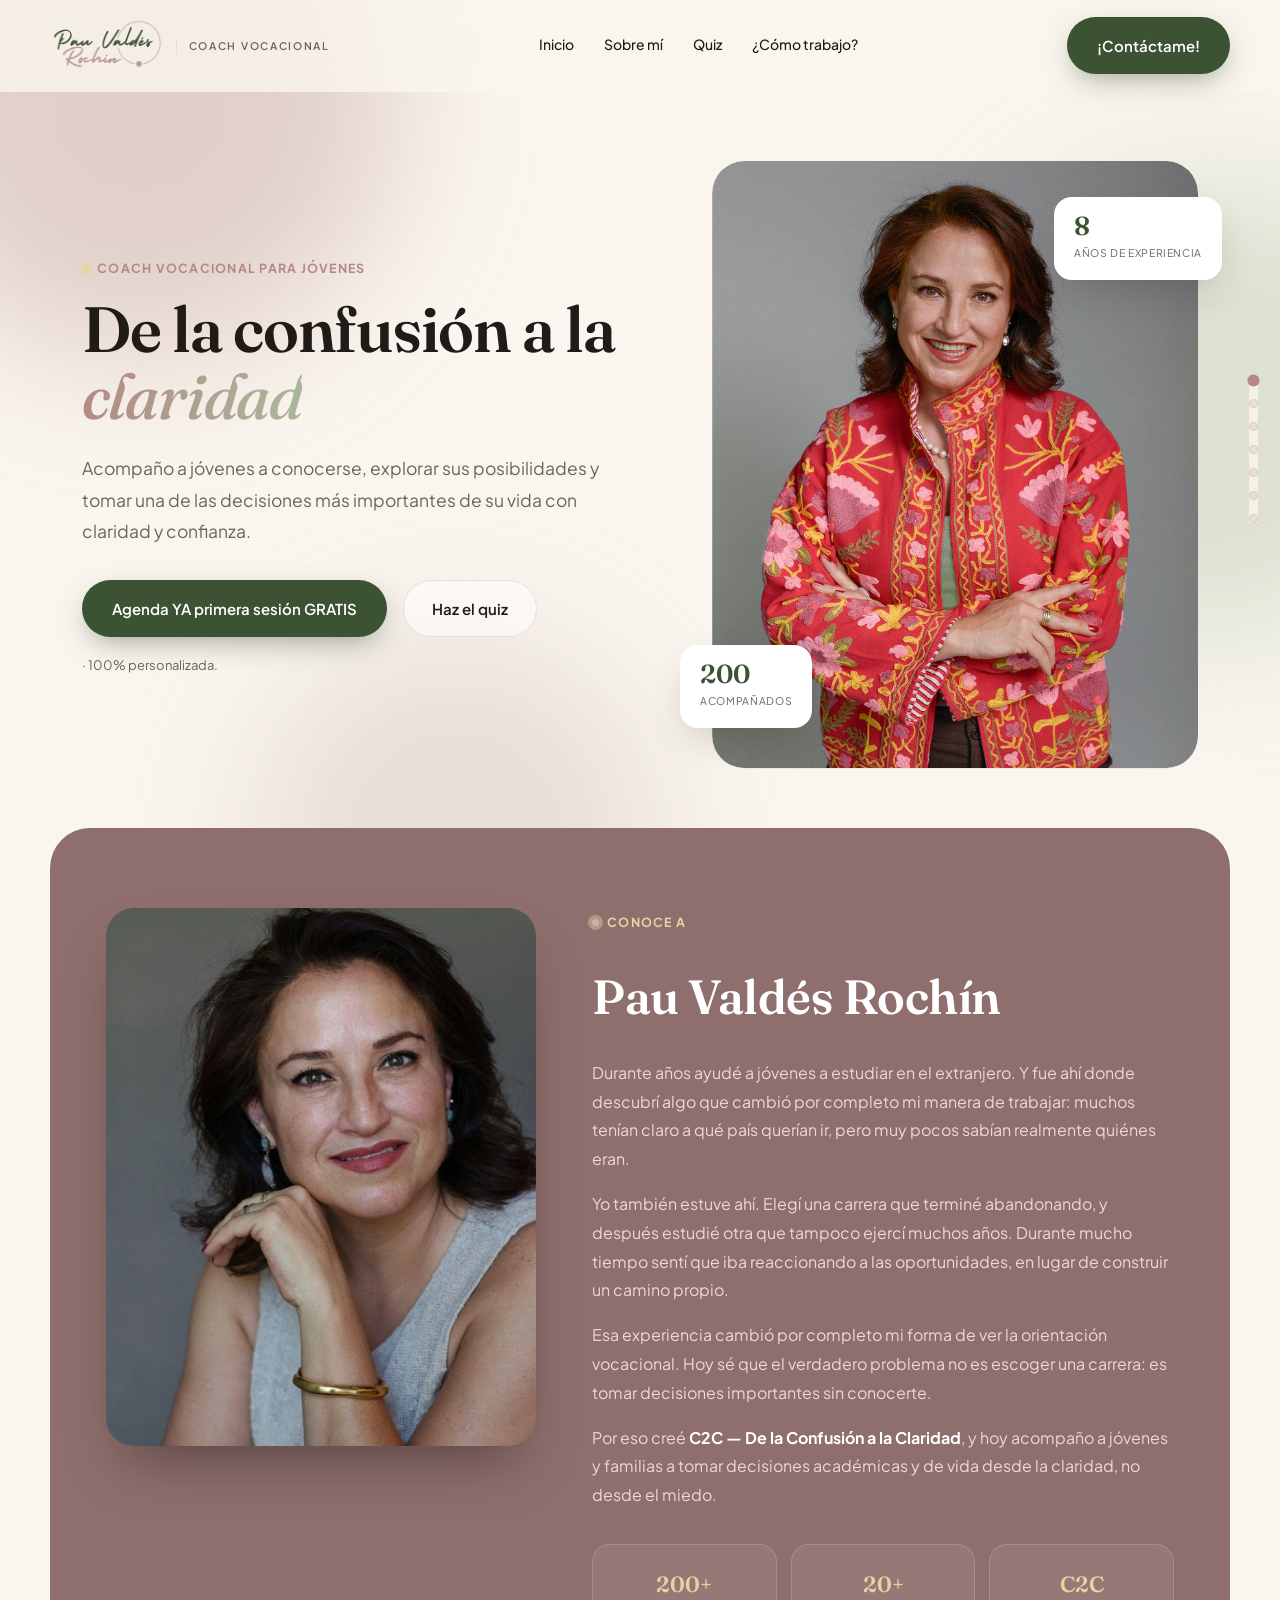
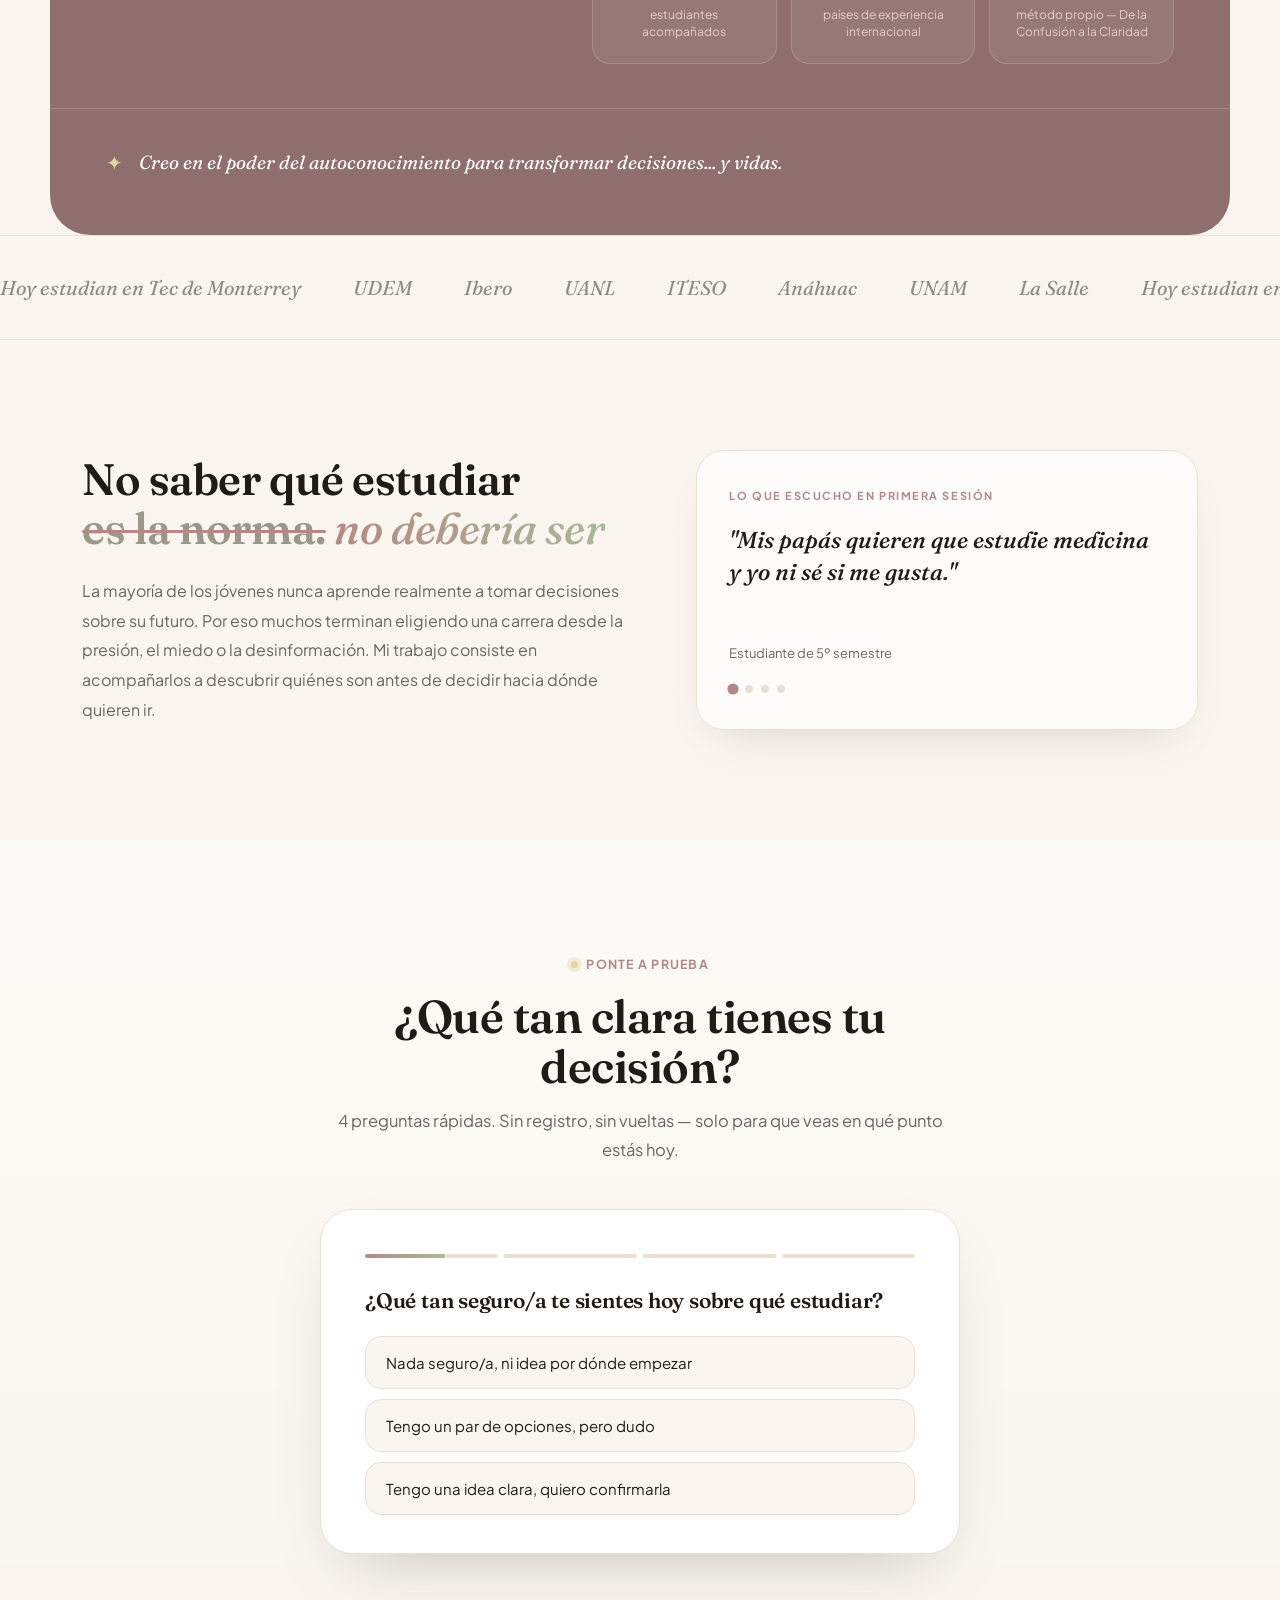
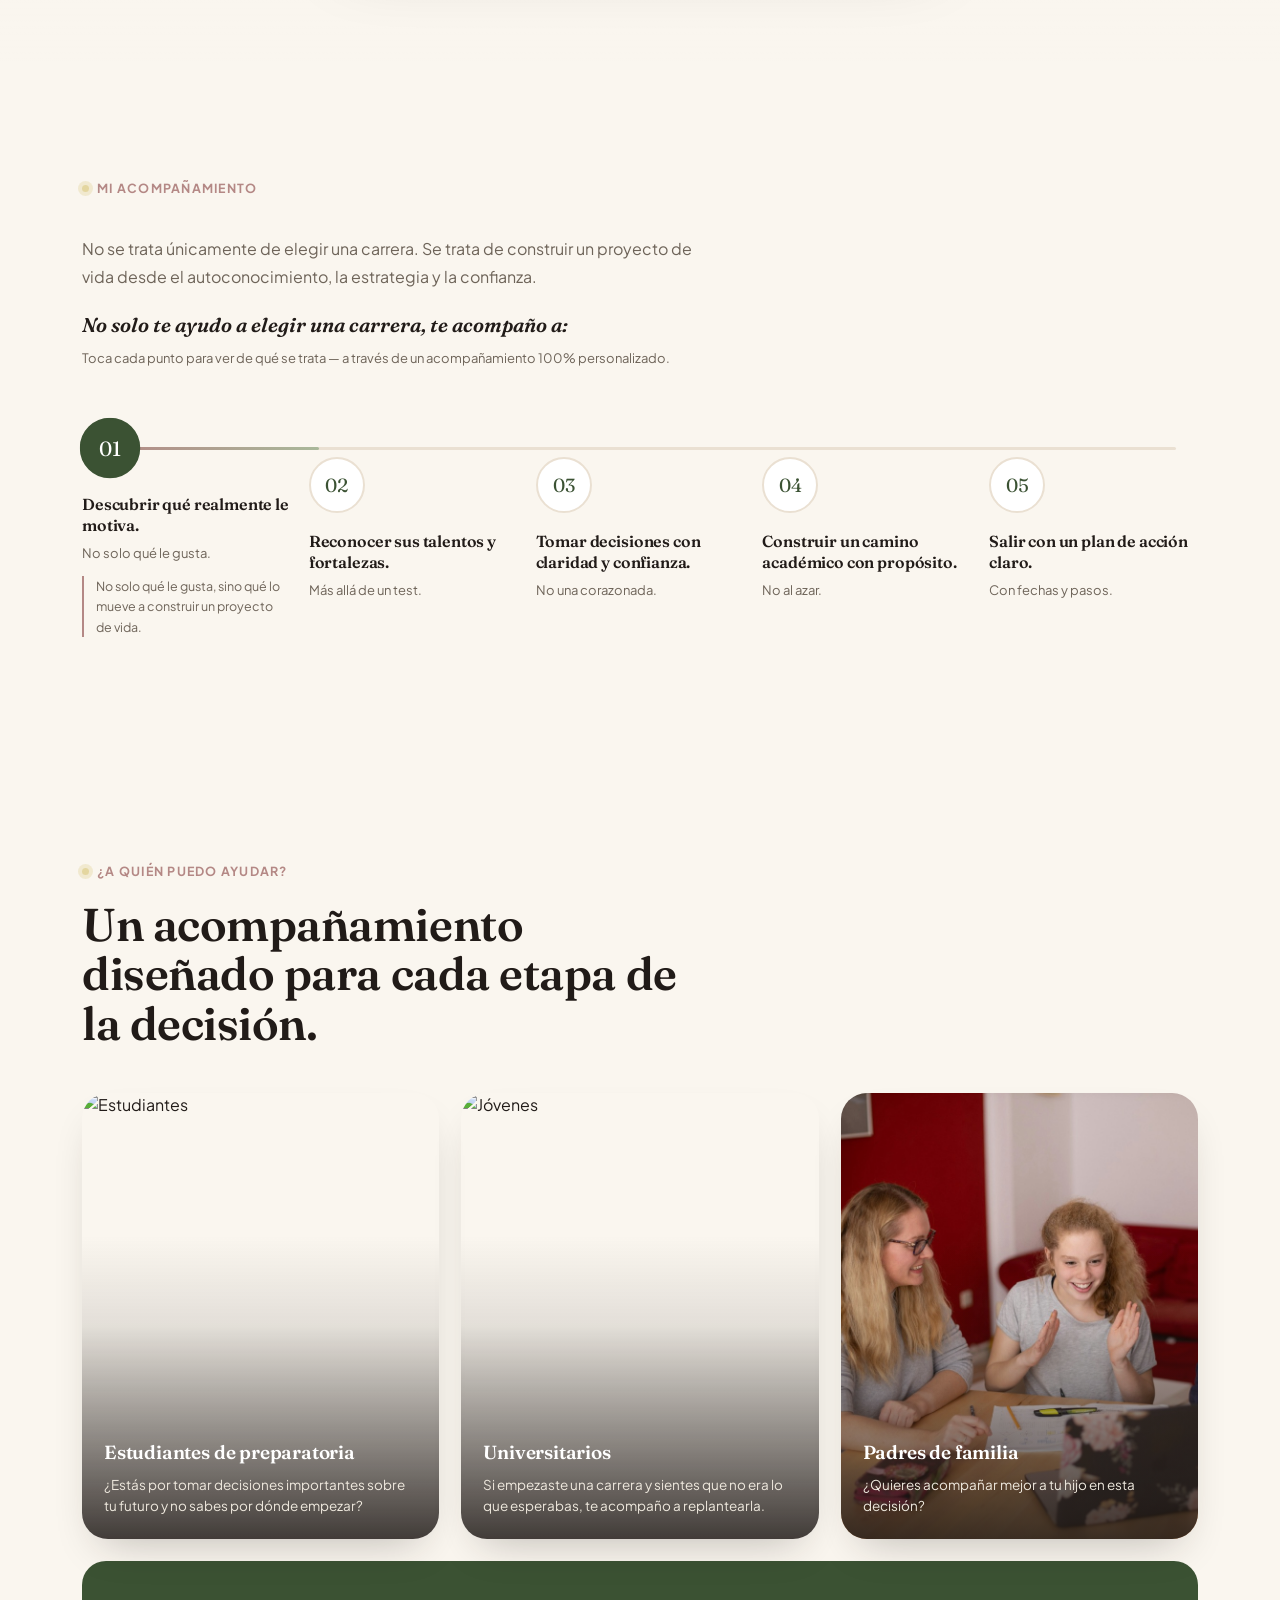
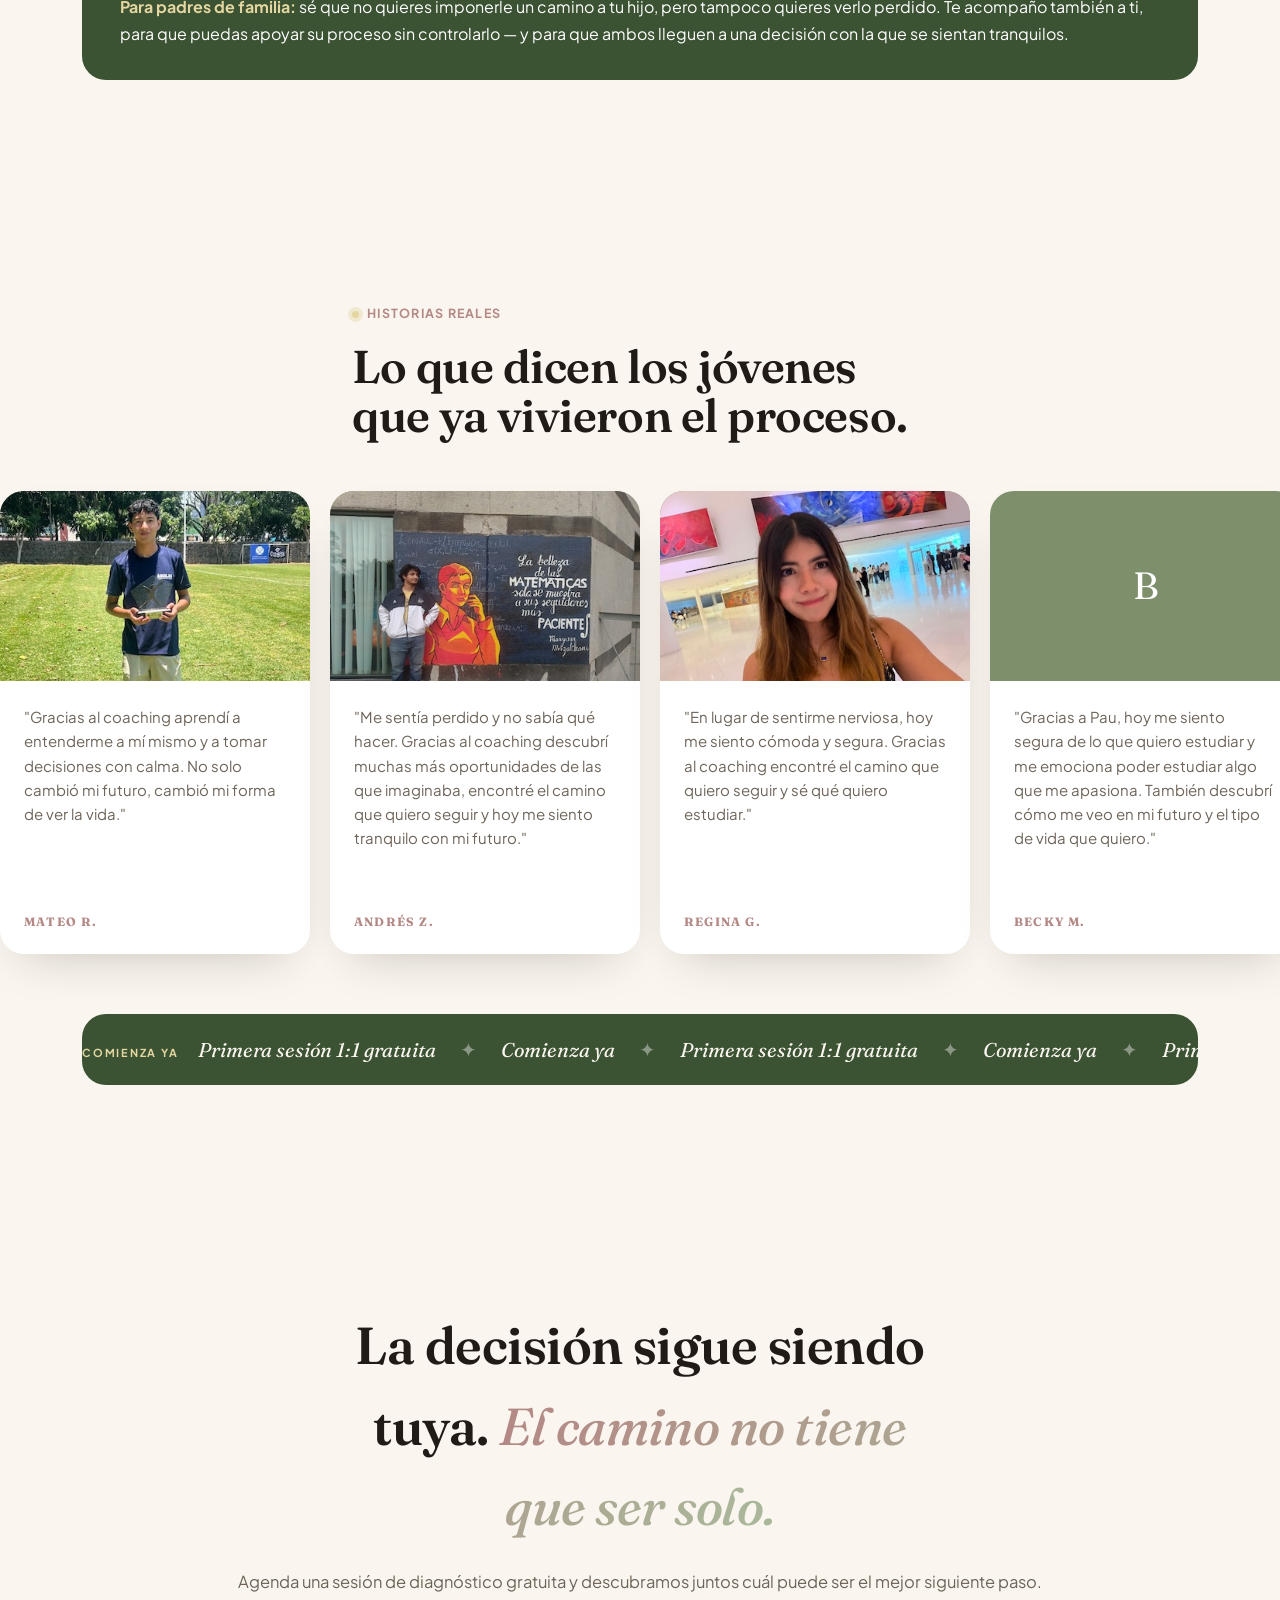
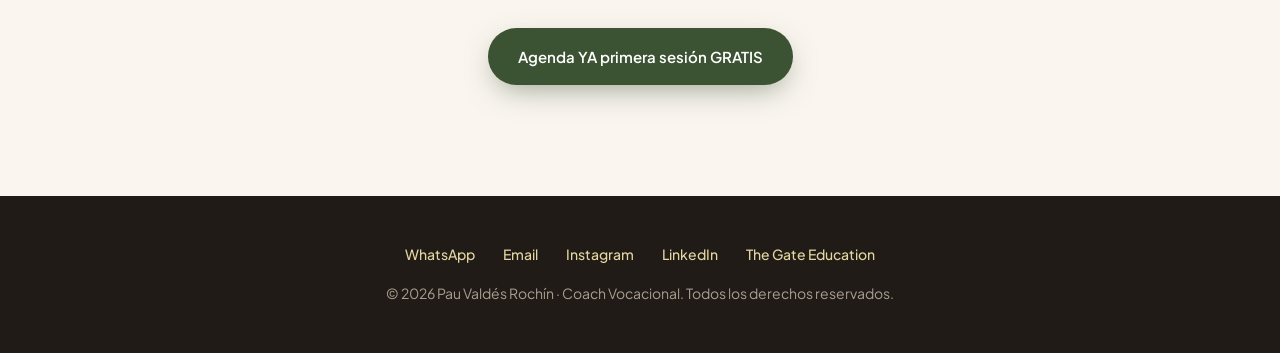
==== index.html @ 27e559f4 "Cambiar foto de padres de familia" ====
<!DOCTYPE html>
<html lang="es">
<head>
<meta charset="UTF-8">
<meta name="viewport" content="width=device-width, initial-scale=1.0">
<title>Pau Valdés Rochín · Coach Vocacional</title>

<link rel="preconnect" href="https://fonts.googleapis.com">
<link rel="preconnect" href="https://fonts.gstatic.com" crossorigin>
<link href="https://fonts.googleapis.com/css2?family=Fraunces:ital,wght@0,500;0,600;1,500;1,600&family=Plus+Jakarta+Sans:wght@400;500;600;700&display=swap" rel="stylesheet">

<link rel="stylesheet" href="css/styles.css">
</head>
<body>

<div class="aurora" aria-hidden="true"><span></span><span></span><span></span></div>

<!-- ============ NAV ============ -->
<nav>
  <div class="wrap nav-inner">
    <a href="#inicio" class="brand">
      <img src="img/logo6.png" alt="Pau Valdés Rochín">
      <span>Coach Vocacional</span>
    </a>
    <div class="menu">
      <a href="#inicio">Inicio</a>
      <a href="#about">Sobre mí</a>
      <a href="#quiz">Quiz</a>
      <a href="#acompanamiento">¿Cómo trabajo?</a>
    </div>
    <a href="https://wa.me/5215585758726?text=Hola%20Pau%2C%20vi%20tu%20pagina%20y%20me%20interesa%20saber%20mas%20sobre%20el%20coaching%20vocacional" target="_blank" rel="noopener" class="btn-primary magnetic nav-cta">¡Contáctame!</a>
  </div>
</nav>

<!-- ============ RIEL LATERAL (scrollspy) ============ -->
<nav class="rail" aria-label="Navegación por sección">
  <a href="#inicio" data-label="Inicio" class="active"></a>
  <a href="#about" data-label="Sobre mí"></a>
  <a href="#norma" data-label="No saber qué estudiar"></a>
  <a href="#quiz" data-label="Quiz"></a>
  <a href="#acompanamiento" data-label="Mi acompañamiento"></a>
  <a href="#quienes" data-label="¿A quién ayudo?"></a>
  <a href="#testimonios" data-label="Testimonios"></a>
</nav>

<!-- ============ HERO ============ -->
<header id="inicio" class="hero">
  <div class="wrap hero-grid">
    <div class="reveal">
      <span class="eyebrow"><span class="dot"></span>Coach vocacional para jóvenes</span>
      <h1>De la confusión a la <em>claridad</em></h1>
      <p class="lead">Acompaño a jóvenes a conocerse, explorar sus posibilidades y tomar una de las decisiones más importantes de su vida con claridad y confianza.</p>
      <div class="hero-acciones">
        <a class="btn-primary magnetic" href="https://calendly.com/pau-coachvocacional/30min" target="_blank" rel="noopener">Agenda YA primera sesión GRATIS</a>
        <a class="btn-outline magnetic" href="#quiz">Haz el quiz</a>
      </div>
      <p class="hero-note">· 100% personalizada.</p>
    </div>
    <div class="reveal hero-visual">
      <img class="hero-photo" src="img/pau-inicio.jpg" alt="Pau Valdés, coach vocacional">
      <div class="hero-badge b1"><b data-count="200">0</b><span>acompañados</span></div>
      <div class="hero-badge b2"><b data-count="8">0</b><span>años de experiencia</span></div>
    </div>
  </div>
</header>

<!-- ============ SOBRE MÍ ============ -->
<section id="about" class="about">
  <div class="wrap about-grid">
    <div class="reveal about-img">
      <img src="img/imagenconocea.jpeg" alt="Pau Valdés">
    </div>
    <div class="reveal">
      <span class="eyebrow"><span class="dot"></span>Conoce a</span>
      <h2>Pau Valdés Rochín</h2>
      <p>Durante años ayudé a jóvenes a estudiar en el extranjero. Y fue ahí donde descubrí algo que cambió por completo mi manera de trabajar: muchos tenían claro a qué país querían ir, pero muy pocos sabían realmente quiénes eran.</p>
      <p>Yo también estuve ahí. Elegí una carrera que terminé abandonando, y después estudié otra que tampoco ejercí muchos años. Durante mucho tiempo sentí que iba reaccionando a las oportunidades, en lugar de construir un camino propio.</p>
      <p>Esa experiencia cambió por completo mi forma de ver la orientación vocacional. Hoy sé que el verdadero problema no es escoger una carrera: es tomar decisiones importantes sin conocerte.</p>
      <p>Por eso creé <strong>C2C — De la Confusión a la Claridad</strong>, y hoy acompaño a jóvenes y familias a tomar decisiones académicas y de vida desde la claridad, no desde el miedo.</p>
      <div class="stats">
        <div class="stat"><div class="num"><span data-count="200">0</span>+</div><div class="lbl">estudiantes acompañados</div></div>
        <div class="stat"><div class="num"><span data-count="20">0</span>+</div><div class="lbl">países de experiencia internacional</div></div>
        <div class="stat"><div class="num">C2C</div><div class="lbl">método propio — De la Confusión a la Claridad</div></div>
      </div>
    </div>
  </div>
  <div class="about-quote reveal">
    <span class="star">✦</span>
    <p>Creo en el poder del autoconocimiento para transformar decisiones... y vidas.</p>
  </div>
</section>

<!-- ============ FRANJA DE CONFIANZA ============ -->
<section class="confianza">
  <div class="confianza-track">
    <!-- [EDITAR] confirma con Pau las universidades reales donde entraron sus estudiantes -->
    <span>Hoy estudian en Tec de Monterrey</span><span>UDEM</span><span>Ibero</span><span>UANL</span><span>ITESO</span><span>Anáhuac</span><span>UNAM</span><span>La Salle</span>
    <span>Hoy estudian en Tec de Monterrey</span><span>UDEM</span><span>Ibero</span><span>UANL</span><span>ITESO</span><span>Anáhuac</span><span>UNAM</span><span>La Salle</span>
  </div>
</section>

<!-- ============ NO SABER QUÉ ESTUDIAR ============ -->
<section class="norma" id="norma">
  <div class="wrap norma-grid">
    <div class="reveal">
      <h2>No saber qué estudiar
        <span class="tachado" id="tachado">es la norma.<i id="linea"></i></span>
        <span class="correccion" id="correccion"></span>
      </h2>
      <p class="cuerpo">La mayoría de los jóvenes nunca aprende realmente a tomar decisiones sobre su futuro. Por eso muchos terminan eligiendo una carrera desde la presión, el miedo o la desinformación. Mi trabajo consiste en acompañarlos a descubrir quiénes son antes de decidir hacia dónde quieren ir.</p>
    </div>
    <div class="reveal voces">
      <p class="rotulo">Lo que escucho en primera sesión</p>
      <p class="voz" id="voz">"Mis papás quieren que estudie medicina y yo ni sé si me gusta."</p>
      <p class="voz-quien" id="voz-quien">Estudiante de 5º semestre</p>
      <div class="voces-nav" id="voces-nav"></div>
    </div>
  </div>
</section>

<!-- ============ QUIZ INTERACTIVO ============ -->
<section class="quiz-section" id="quiz">
  <div class="wrap">
    <div class="reveal quiz-head">
      <span class="eyebrow"><span class="dot"></span>Ponte a prueba</span>
      <h2 class="sec-title">¿Qué tan clara tienes tu decisión?</h2>
      <p class="sec-lead" style="margin-left:auto;margin-right:auto">4 preguntas rápidas. Sin registro, sin vueltas — solo para que veas en qué punto estás hoy.</p>
    </div>

    <div class="reveal quiz-card" id="quiz-card">
      <div class="quiz-progress" id="quiz-progress">
        <i class="active" data-i="0"><em></em></i>
        <i data-i="1"><em></em></i>
        <i data-i="2"><em></em></i>
        <i data-i="3"><em></em></i>
      </div>

      <div class="quiz-step active" data-step="0">
        <h3>¿Qué tan seguro/a te sientes hoy sobre qué estudiar?</h3>
        <div class="quiz-opciones">
          <button class="quiz-op" data-v="0">Nada seguro/a, ni idea por dónde empezar</button>
          <button class="quiz-op" data-v="1">Tengo un par de opciones, pero dudo</button>
          <button class="quiz-op" data-v="2">Tengo una idea clara, quiero confirmarla</button>
        </div>
      </div>

      <div class="quiz-step" data-step="1">
        <h3>¿De dónde viene más la presión que sientes?</h3>
        <div class="quiz-opciones">
          <button class="quiz-op" data-v="0">De mi familia o de lo que "se espera" de mí</button>
          <button class="quiz-op" data-v="1">De no saber si voy a poder vivir de eso</button>
          <button class="quiz-op" data-v="2">De mí mismo/a, quiero decidir bien</button>
        </div>
      </div>

      <div class="quiz-step" data-step="2">
        <h3>Cuando piensas en tu futuro, ¿qué sientes más?</h3>
        <div class="quiz-opciones">
          <button class="quiz-op" data-v="0">Confusión o ansiedad</button>
          <button class="quiz-op" data-v="1">Curiosidad, pero con muchas dudas</button>
          <button class="quiz-op" data-v="2">Emoción, solo me falta un empujón</button>
        </div>
      </div>

      <div class="quiz-step" data-step="3">
        <h3>¿Has hablado con alguien que te ayude a ver esto con claridad?</h3>
        <div class="quiz-opciones">
          <button class="quiz-op" data-v="0">No, lo he pensado solo/a todo este tiempo</button>
          <button class="quiz-op" data-v="1">Con mis papás o amigos, pero falta algo más</button>
          <button class="quiz-op" data-v="2">Estoy buscando a la persona correcta</button>
        </div>
      </div>

      <div class="quiz-result" id="quiz-result">
        <div class="quiz-gauge">
          <svg width="132" height="132" viewBox="0 0 132 132">
            <defs>
              <linearGradient id="gaugeGrad" x1="0%" y1="0%" x2="100%" y2="0%">
                <stop offset="0%" stop-color="var(--malva)"/>
                <stop offset="100%" stop-color="var(--verde-claro)"/>
              </linearGradient>
            </defs>
            <circle class="track" cx="66" cy="66" r="54"/>
            <circle class="fill" id="quiz-gauge-fill" cx="66" cy="66" r="54"/>
          </svg>
          <div class="pct" id="quiz-pct">0%</div>
        </div>
        <h3 id="quiz-titulo">Estás en modo exploración</h3>
        <p id="quiz-texto">Y está bien no tener todo claro todavía. Un acompañamiento 1:1 te puede ahorrar meses de dar vueltas solo/a.</p>
        <a class="btn-primary magnetic" href="https://calendly.com/pau-coachvocacional/30min" target="_blank" rel="noopener">Agenda tu primera sesión GRATIS</a>
        <br>
        <button class="quiz-restart" id="quiz-restart">Volver a hacer el quiz</button>
      </div>
    </div>
  </div>
</section>

<!-- ============ MI ACOMPAÑAMIENTO ============ -->
<section class="acomp" id="acompanamiento">
  <div class="wrap">
    <div class="reveal acomp-head">
      <span class="eyebrow"><span class="dot"></span>Mi acompañamiento</span>
      <p class="sub">No se trata únicamente de elegir una carrera. Se trata de construir un proyecto de vida desde el autoconocimiento, la estrategia y la confianza.</p>
      <p class="posicion">No solo te ayudo a elegir una carrera, te acompaño a:</p>
      <p class="note">Toca cada punto para ver de qué se trata — a través de un acompañamiento 100% personalizado.</p>
    </div>

    <div class="timeline reveal">
      <div class="timeline-rail"><em id="timeline-fill"></em></div>
      <div class="pasos" id="pasos">
        <button class="paso" aria-expanded="true">
          <div class="nudo">01</div>
          <h3>Descubrir qué realmente le motiva.</h3>
          <p class="resumen">No solo qué le gusta.</p>
          <div class="paso-detalle"><p>No solo qué le gusta, sino qué lo mueve a construir un proyecto de vida.</p></div>
        </button>
        <button class="paso" aria-expanded="false">
          <div class="nudo">02</div>
          <h3>Reconocer sus talentos y fortalezas.</h3>
          <p class="resumen">Más allá de un test.</p>
          <div class="paso-detalle"><p>Más allá de un test, comprender en qué puede destacar de verdad.</p></div>
        </button>
        <button class="paso" aria-expanded="false">
          <div class="nudo">03</div>
          <h3>Tomar decisiones con claridad y confianza.</h3>
          <p class="resumen">No una corazonada.</p>
          <div class="paso-detalle"><p>Comparamos opciones, pros y contras, y cerramos con una decisión que puede sostener.</p></div>
        </button>
        <button class="paso" aria-expanded="false">
          <div class="nudo">04</div>
          <h3>Construir un camino académico con propósito.</h3>
          <p class="resumen">No al azar.</p>
          <div class="paso-detalle"><p>Diseñamos un plan de estudios y de vida con sentido, no una carrera elegida al azar.</p></div>
        </button>
        <button class="paso" aria-expanded="false">
          <div class="nudo">05</div>
          <h3>Salir con un plan de acción claro.</h3>
          <p class="resumen">Con fechas y pasos.</p>
          <div class="paso-detalle"><p>Con fechas, pasos concretos y seguimiento durante todo el proceso de admisión.</p></div>
        </button>
      </div>
    </div>
  </div>
</section>

<!-- ============ PARA QUIÉNES ============ -->
<section id="quienes" class="who">
  <div class="wrap">
    <div class="reveal who-head">
      <span class="eyebrow"><span class="dot"></span>¿A quién puedo ayudar?</span>
      <h2 class="sec-title">Un acompañamiento diseñado para cada etapa de la decisión.</h2>
    </div>
    <div class="who-grid">
      <div class="reveal who-card">
        <div class="who-card-inner tilt">
          <img src="https://images.unsplash.com/photo-1543269865-cbf427effbad?w=700&q=80" alt="Estudiantes">
          <div class="label"><h3>Estudiantes de preparatoria</h3><p>¿Estás por tomar decisiones importantes sobre tu futuro y no sabes por dónde empezar?</p></div>
        </div>
      </div>
      <div class="reveal who-card">
        <div class="who-card-inner tilt">
          <img src="https://images.unsplash.com/photo-1522202176988-66273c2fd55f?w=700&q=80" alt="Jóvenes">
          <div class="label"><h3>Universitarios</h3><p>Si empezaste una carrera y sientes que no era lo que esperabas, te acompaño a replantearla.</p></div>
        </div>
      </div>
      <div class="reveal who-card">
        <div class="who-card-inner tilt">
          <img src="img/padres-familia.jpg" alt="Padres de familia" style="object-position:32% center">
          <div class="label"><h3>Padres de familia</h3><p>¿Quieres acompañar mejor a tu hijo en esta decisión?</p></div>
        </div>
      </div>
    </div>
    <div class="padres-box reveal">
      <p><strong>Para padres de familia:</strong> sé que no quieres imponerle un camino a tu hijo, pero tampoco quieres verlo perdido. Te acompaño también a ti, para que puedas apoyar su proceso sin controlarlo — y para que ambos lleguen a una decisión con la que se sientan tranquilos.</p>
    </div>
  </div>
</section>

<!-- ============ TESTIMONIOS ============ -->
<section id="testimonios" class="tm">
  <div class="wrap tm-head reveal">
    <span class="eyebrow"><span class="dot"></span>Historias reales</span>
    <h2 class="sec-title">Lo que dicen los jóvenes que ya vivieron el proceso.</h2>
  </div>

  <div class="tm-row">
    <div class="tm-track">
      <article class="tm-card"><img class="tm-ava" src="img/MateoR.jpeg" alt="Mateo R."><p>"Gracias al coaching aprendí a entenderme a mí mismo y a tomar decisiones con calma. No solo cambió mi futuro, cambió mi forma de ver la vida."</p><h3>Mateo R.</h3></article>
      <article class="tm-card"><img class="tm-ava" src="img/AndresZ.jpeg" alt="Andrés Z."><p>"Me sentía perdido y no sabía qué hacer. Gracias al coaching descubrí muchas más oportunidades de las que imaginaba, encontré el camino que quiero seguir y hoy me siento tranquilo con mi futuro."</p><h3>Andrés Z.</h3></article>
      <article class="tm-card"><img class="tm-ava" src="img/ReginaG.jpg" alt="Regina G."><p>"En lugar de sentirme nerviosa, hoy me siento cómoda y segura. Gracias al coaching encontré el camino que quiero seguir y sé qué quiero estudiar."</p><h3>Regina G.</h3></article>
      <article class="tm-card"><div class="tm-ava">B</div><p>"Gracias a Pau, hoy me siento segura de lo que quiero estudiar y me emociona poder estudiar algo que me apasiona. También descubrí cómo me veo en mi futuro y el tipo de vida que quiero."</p><h3>Becky M.</h3></article>
      <article class="tm-card"><div class="tm-ava">R</div><p>"Agradezco a Pau porque estuvo a cada momento conmigo guiándome y apoyándome. Gracias a su coaching, hoy ya me siento listo y ya no tengo miedo. El programa me dio la base para encontrarme a mí mismo y la profesión que quiero."</p><h3>Roberto V.</h3></article>
      <article class="tm-card"><div class="tm-ava">V</div><p>"El coaching me dio calma, claridad y la motivación para hacer realidad las cosas que tenía en mente. Ahora entiendo que los miedos que tenía eran solo pensamientos negativos. Hoy estoy más segura y tranquila porque sé que cada quien tiene un proceso diferente."</p><h3>Valentina M.</h3></article>

      <!-- copia exacta — NO la borres (hace el loop) -->
      <article class="tm-card"><img class="tm-ava" src="img/MateoR.jpeg" alt="Mateo R."><p>"Gracias al coaching aprendí a entenderme a mí mismo y a tomar decisiones con calma. No solo cambió mi futuro, cambió mi forma de ver la vida."</p><h3>Mateo R.</h3></article>
      <article class="tm-card"><img class="tm-ava" src="img/AndresZ.jpeg" alt="Andrés Z."><p>"Me sentía perdido y no sabía qué hacer. Gracias al coaching descubrí muchas más oportunidades de las que imaginaba, encontré el camino que quiero seguir y hoy me siento tranquilo con mi futuro."</p><h3>Andrés Z.</h3></article>
      <article class="tm-card"><img class="tm-ava" src="img/ReginaG.jpg" alt="Regina G."><p>"En lugar de sentirme nerviosa, hoy me siento cómoda y segura. Gracias al coaching encontré el camino que quiero seguir y sé qué quiero estudiar."</p><h3>Regina G.</h3></article>
      <article class="tm-card"><div class="tm-ava">B</div><p>"Gracias a Pau, hoy me siento segura de lo que quiero estudiar y me emociona poder estudiar algo que me apasiona. También descubrí cómo me veo en mi futuro y el tipo de vida que quiero."</p><h3>Becky M.</h3></article>
      <article class="tm-card"><div class="tm-ava">R</div><p>"Agradezco a Pau porque estuvo a cada momento conmigo guiándome y apoyándome. Gracias a su coaching, hoy ya me siento listo y ya no tengo miedo. El programa me dio la base para encontrarme a mí mismo y la profesión que quiero."</p><h3>Roberto V.</h3></article>
      <article class="tm-card"><div class="tm-ava">V</div><p>"El coaching me dio calma, claridad y la motivación para hacer realidad las cosas que tenía en mente. Ahora entiendo que los miedos que tenía eran solo pensamientos negativos. Hoy estoy más segura y tranquila porque sé que cada quien tiene un proceso diferente."</p><h3>Valentina M.</h3></article>
    </div>
  </div>

  <div class="wrap">
    <div class="tm-banner">
      <div class="tm-banner-track">
        <span><b>Comienza ya</b> Primera sesión 1:1 gratuita <i>✦</i> Comienza ya <i>✦</i> Primera sesión 1:1 gratuita <i>✦</i> Comienza ya <i>✦</i> Primera sesión 1:1 gratuita <i>✦</i>&nbsp;</span>
        <span><b>Comienza ya</b> Primera sesión 1:1 gratuita <i>✦</i> Comienza ya <i>✦</i> Primera sesión 1:1 gratuita <i>✦</i> Comienza ya <i>✦</i> Primera sesión 1:1 gratuita <i>✦</i>&nbsp;</span>
      </div>
    </div>
  </div>
</section>

<!-- ============ CIERRE ============ -->
<section id="cta" class="cierre">
  <div class="wrap reveal">
    <h2>La decisión sigue siendo tuya. <em>El camino no tiene que ser solo.</em></h2>
    <p>Agenda una sesión de diagnóstico gratuita y descubramos juntos cuál puede ser el mejor siguiente paso.</p>
    <a class="btn-primary magnetic" href="https://calendly.com/pau-coachvocacional/30min" target="_blank" rel="noopener">Agenda YA primera sesión GRATIS</a>
  </div>
</section>

<!-- ============ FOOTER ============ -->
<footer>
  <div class="wrap">
    <div class="links">
      <a href="https://wa.me/5215585758726" target="_blank" rel="noopener">WhatsApp</a>
      <a href="mailto:pau.coachvocacional@gmail.com">Email</a>
      <a href="https://www.instagram.com/pau.coachvocacional" target="_blank" rel="noopener">Instagram</a>
      <a href="https://www.linkedin.com/in/paulinavald%C3%A9sroch%C3%ADn/" target="_blank" rel="noopener">LinkedIn</a>
      <a href="https://www.thegate-education.com/" target="_blank" rel="noopener">The Gate Education</a>
    </div>
    <p>© 2026 Pau Valdés Rochín · Coach Vocacional. Todos los derechos reservados.</p>
  </div>
</footer>

<script src="js/main.js"></script>
</body>
</html>
---- css/styles.css ----
/* =========================================================
   PAU VALDÉS ROCHÍN — Coach Vocacional
   v4 — versión innovadora/interactiva: fondo aurora animado,
   botones magnéticos, tarjetas con tilt, contadores animados
   y un mini-quiz vocacional. Profesional, no infantil.
   Fraunces (display, personalidad) + Plus Jakarta Sans (UI).
   ========================================================= */

:root{
  --crema:       #FAF6EF;
  --papel:       #FFFFFF;
  --tinta:       #211B18;
  --tinta-suave: #6E6459;
  --borde:       #EAE0D2;

  --malva:       #B48885;
  --malva-claro: #C9AFAF;
  --malva-oscuro:#8F6F6D;
  --verde:       #7E8F6C;
  --verde-claro: #A9B89A;
  --verde-oscuro:#3B5233;
  --dorado:      #E4D6A0;

  --sans: 'Plus Jakarta Sans', system-ui, sans-serif;
  --serif: 'Fraunces', Georgia, serif;

  --radius: 20px;
}

*{box-sizing:border-box}
html{scroll-behavior:smooth}
body{
  margin:0;background:var(--crema);color:var(--tinta);
  font-family:var(--sans);font-weight:400;line-height:1.55;
  -webkit-font-smoothing:antialiased;overflow-x:clip;
  cursor:default;
}
h1,h2,h3{font-family:var(--serif);font-weight:600;margin:0;letter-spacing:-.01em}
h1 em,h2 em{font-style:italic;font-weight:500;background:linear-gradient(100deg,var(--malva),var(--verde-claro));-webkit-background-clip:text;background-clip:text;color:transparent}
p{margin:0}
a{color:inherit}
img{max-width:100%;display:block}
.wrap{max-width:1180px;margin:0 auto;padding:0 32px}
section{padding:110px 0;position:relative}

.reveal{opacity:0;transform:translateY(28px) scale(.985);transition:opacity .7s cubic-bezier(.16,1,.3,1),transform .7s cubic-bezier(.16,1,.3,1)}
.reveal.in{opacity:1;transform:none}
.reveal-stagger.in > *{animation:stagger-in .6s cubic-bezier(.16,1,.3,1) both}
.reveal-stagger.in > *:nth-child(1){animation-delay:.03s}
.reveal-stagger.in > *:nth-child(2){animation-delay:.09s}
.reveal-stagger.in > *:nth-child(3){animation-delay:.15s}
.reveal-stagger.in > *:nth-child(4){animation-delay:.21s}
.reveal-stagger.in > *:nth-child(5){animation-delay:.27s}
@keyframes stagger-in{from{opacity:0;transform:translateY(18px)}to{opacity:1;transform:none}}
@media(prefers-reduced-motion:reduce){.reveal,.reveal-stagger>*{opacity:1;transform:none;animation:none;transition:none}}

.eyebrow{
  display:inline-flex;align-items:center;gap:8px;font-family:var(--sans);font-size:12.5px;font-weight:700;
  letter-spacing:.1em;text-transform:uppercase;color:var(--malva);margin-bottom:18px;
}
.eyebrow .dot{width:7px;height:7px;border-radius:50%;background:var(--dorado);box-shadow:0 0 0 4px rgba(228,214,160,.4)}
.sec-title{font-size:clamp(30px,3.8vw,46px);line-height:1.08}
.sec-lead{font-size:16.5px;line-height:1.75;color:var(--tinta-suave);max-width:56ch;margin-top:16px}


/* =========================================================
   FONDO AURORA (blobs animados)
   ========================================================= */
.aurora{position:fixed;inset:0;z-index:-1;overflow:hidden;pointer-events:none}
.aurora span{position:absolute;border-radius:50%;filter:blur(70px);opacity:.35;animation:aurora-float 22s ease-in-out infinite}
.aurora span:nth-child(1){width:520px;height:520px;background:var(--malva);top:-160px;left:-120px;animation-duration:26s}
.aurora span:nth-child(2){width:460px;height:460px;background:var(--verde-claro);top:20%;right:-160px;animation-duration:30s;animation-delay:-6s}
.aurora span:nth-child(3){width:400px;height:400px;background:var(--malva-claro);bottom:-140px;left:20%;animation-duration:24s;animation-delay:-12s}
@keyframes aurora-float{
  0%,100%{transform:translate(0,0) scale(1)}
  33%{transform:translate(40px,-30px) scale(1.08)}
  66%{transform:translate(-30px,25px) scale(.95)}
}
@media(prefers-reduced-motion:reduce){.aurora span{animation:none}}


/* =========================================================
   BOTONES (magnéticos vía JS)
   ========================================================= */
.btn-primary{
  display:inline-flex;align-items:center;gap:10px;position:relative;
  background:var(--verde-oscuro);color:#fff;text-decoration:none;
  font-family:var(--sans);font-size:15px;font-weight:600;
  padding:17px 30px;border-radius:100px;border:none;
  transition:transform .15s ease,box-shadow .25s ease;
  box-shadow:0 10px 30px -8px rgba(51,66,43,.5);
}
.btn-primary:hover{box-shadow:0 14px 36px -6px rgba(51,66,43,.6)}
.btn-outline{
  display:inline-flex;align-items:center;gap:10px;background:rgba(255,255,255,.5);color:var(--tinta);
  text-decoration:none;font-family:var(--sans);font-size:15px;font-weight:600;
  padding:16px 28px;border-radius:100px;border:1px solid var(--borde);backdrop-filter:blur(6px);
  transition:transform .15s ease,border-color .2s ease,background .2s ease;
}
.btn-outline:hover{border-color:var(--malva);background:#fff}
.magnetic{will-change:transform}


/* =========================================================
   NAV
   ========================================================= */
nav{position:sticky;top:0;z-index:60;border-bottom:1px solid transparent;transition:border-color .3s,box-shadow .3s}
/* el fondo y el blur van en ::before para que el botón de Contáctame pueda flotar abajo en celular */
nav::before{content:"";position:absolute;inset:0;z-index:-1;background:rgba(250,246,239,.78);backdrop-filter:blur(14px);-webkit-backdrop-filter:blur(14px)}
nav.scrolled{border-bottom-color:var(--borde);box-shadow:0 8px 24px -12px rgba(33,27,24,.12)}
.nav-inner{display:flex;align-items:center;justify-content:space-between;gap:20px;padding:14px 0}
.brand{display:flex;align-items:center;gap:12px;text-decoration:none}
.brand img{height:64px;width:auto;display:block}
.brand span{font-family:var(--sans);font-size:10.5px;font-weight:600;letter-spacing:.16em;color:var(--tinta-suave);text-transform:uppercase;padding-left:12px;border-left:1px solid var(--borde)}
.menu{display:flex;gap:30px}
.menu a{font-family:var(--sans);font-size:14px;font-weight:500;text-decoration:none;color:var(--tinta);position:relative;padding-bottom:2px}
.menu a::after{content:'';position:absolute;left:0;bottom:0;width:0;height:2px;background:var(--malva);transition:width .25s ease}
.menu a:hover::after{width:100%}


/* =========================================================
   RIEL LATERAL — navegación por scroll (scrollspy)
   ========================================================= */
.rail{
  position:fixed;right:22px;top:50%;transform:translateY(-50%);z-index:55;
  display:flex;flex-direction:column;gap:14px;
}
.rail a{
  width:9px;height:9px;border-radius:50%;background:var(--borde);
  border:1px solid var(--borde-fuerte,#D8C8BC);transition:background .25s,transform .25s,border-color .25s;
  position:relative;
}
.rail a::after{
  content:attr(data-label);position:absolute;right:20px;top:50%;transform:translateY(-50%);
  font-family:var(--sans);font-size:11px;font-weight:600;letter-spacing:.04em;color:var(--tinta);
  background:var(--papel);border:1px solid var(--borde);padding:5px 12px;border-radius:100px;
  white-space:nowrap;opacity:0;pointer-events:none;transition:opacity .2s,transform .2s;
  transform:translateY(-50%) translateX(6px);box-shadow:0 6px 18px -8px rgba(33,27,24,.25);
}
.rail a:hover::after{opacity:1;transform:translateY(-50%) translateX(0)}
.rail a.active{background:var(--malva);border-color:var(--malva);transform:scale(1.35)}
@media(max-width:960px){.rail{display:none}}


/* =========================================================
   HERO
   ========================================================= */
.hero{padding-top:68px;padding-bottom:60px}
.hero-grid{display:grid;grid-template-columns:1.08fr .92fr;gap:60px;align-items:center}
.hero h1{font-size:clamp(40px,5.4vw,64px);line-height:1.04;letter-spacing:-.02em}
.hero .lead{font-size:17.5px;line-height:1.8;color:var(--tinta-suave);max-width:42ch;margin:24px 0 32px}
.hero-acciones{display:flex;gap:16px;flex-wrap:wrap;align-items:center}
.hero-note{font-size:13px;color:var(--tinta-suave);margin-top:18px}

.hero-visual{position:relative}
.hero-photo{
  width:100%;aspect-ratio:4/5;object-fit:cover;border-radius:32px;
  box-shadow:0 30px 60px -20px rgba(33,27,24,.35);
  clip-path:inset(0 0 0 0 round 32px);
}
.hero-badge{
  position:absolute;background:#fff;border-radius:18px;padding:16px 20px;
  box-shadow:0 16px 40px -12px rgba(33,27,24,.25);
  animation:float-badge 6s ease-in-out infinite;
}
.hero-badge.b1{left:-32px;bottom:40px}
.hero-badge.b2{right:-24px;top:36px;animation-delay:-3s}
.hero-badge b{display:block;font-family:var(--serif);font-size:26px;color:var(--verde-oscuro);font-weight:600;line-height:1}
.hero-badge span{font-size:10.5px;letter-spacing:.06em;text-transform:uppercase;color:var(--tinta-suave)}
@keyframes float-badge{0%,100%{transform:translateY(0)}50%{transform:translateY(-10px)}}
@media(prefers-reduced-motion:reduce){.hero-badge{animation:none}}


/* =========================================================
   FRANJA DE CONFIANZA
   ========================================================= */
.confianza{overflow:hidden;padding:36px 0;border-top:1px solid var(--borde);border-bottom:1px solid var(--borde)}
.confianza-track{display:flex;gap:52px;width:max-content;animation:marquee 26s linear infinite}
.confianza:hover .confianza-track{animation-play-state:paused}
.confianza-track span{font-family:var(--serif);font-size:20px;font-style:italic;color:var(--tinta-suave);white-space:nowrap;opacity:.75}
@keyframes marquee{from{transform:translateX(0)}to{transform:translateX(-50%)}}


/* =========================================================
   NO SABER QUÉ ESTUDIAR
   ========================================================= */
.norma{overflow:hidden}
.norma-grid{display:grid;grid-template-columns:1.05fr .95fr;gap:60px;align-items:center}
.norma h2{font-size:clamp(28px,3.8vw,44px);line-height:1.1}
.tachado{position:relative;display:inline-block}
.tachado i{position:absolute;left:0;top:54%;height:3px;width:0;background:var(--malva);transition:width .7s ease;font-style:normal;border-radius:2px}
.correccion{font-style:italic;font-weight:500;background:linear-gradient(100deg,var(--malva),var(--verde-claro));-webkit-background-clip:text;background-clip:text;color:transparent}
.norma .cuerpo{font-size:16px;line-height:1.85;color:var(--tinta-suave);max-width:46ch;margin-top:24px}

.voces{background:rgba(255,255,255,.65);backdrop-filter:blur(10px);border:1px solid var(--borde);border-radius:28px;padding:36px 32px;min-height:280px;display:flex;flex-direction:column;box-shadow:0 20px 50px -25px rgba(33,27,24,.2)}
.voces .rotulo{font-size:11px;font-weight:700;letter-spacing:.14em;text-transform:uppercase;color:var(--malva);margin-bottom:20px}
.voz{font-family:var(--serif);font-style:italic;font-weight:500;font-size:23px;line-height:1.4;flex:1;transition:opacity .4s ease}
.voz-quien{font-size:13px;color:var(--tinta-suave);margin-top:14px;transition:opacity .4s ease}
.voces-nav{display:flex;gap:8px;margin-top:22px}
.punto{width:8px;height:8px;border-radius:50%;background:var(--borde);border:none;padding:0;cursor:pointer;transition:background .2s,transform .2s}
.punto[aria-current="true"]{background:var(--malva);transform:scale(1.4)}


/* =========================================================
   QUIZ INTERACTIVO
   ========================================================= */
.quiz-section{background:linear-gradient(180deg,rgba(255,255,255,.5),rgba(255,255,255,0))}
.quiz-head{max-width:640px;margin:0 auto 44px;text-align:center}
.quiz-head .eyebrow{justify-content:center}
.quiz-card{
  max-width:640px;margin:0 auto;background:var(--papel);border-radius:32px;
  border:1px solid var(--borde);box-shadow:0 30px 70px -30px rgba(33,27,24,.25);
  padding:44px 44px 38px;position:relative;overflow:hidden;
}
.quiz-progress{display:flex;gap:6px;margin-bottom:28px}
.quiz-progress i{flex:1;height:4px;border-radius:4px;background:var(--borde);overflow:hidden}
.quiz-progress i em{display:block;height:100%;width:0;background:linear-gradient(90deg,var(--malva),var(--verde-claro));border-radius:4px;transition:width .4s ease;font-style:normal}
.quiz-progress i.done em{width:100%}
.quiz-progress i.active em{width:60%}

.quiz-step{display:none}
.quiz-step.active{display:block;animation:stagger-in .45s cubic-bezier(.16,1,.3,1) both}
.quiz-step h3{font-size:21px;line-height:1.35;margin-bottom:22px;font-weight:600}
.quiz-opciones{display:flex;flex-direction:column;gap:10px}
.quiz-op{
  text-align:left;background:var(--crema);border:1px solid var(--borde);border-radius:16px;
  padding:16px 20px;font-family:var(--sans);font-size:15px;color:var(--tinta);cursor:pointer;
  transition:border-color .2s,background .2s,transform .15s;
}
.quiz-op:hover{border-color:var(--malva);transform:translateX(4px)}
.quiz-op.picked{background:var(--verde-oscuro);color:#fff;border-color:var(--verde-oscuro)}

.quiz-result{display:none;text-align:center}
.quiz-result.active{display:block;animation:stagger-in .5s cubic-bezier(.16,1,.3,1) both}
.quiz-gauge{width:132px;height:132px;margin:0 auto 18px;position:relative}
.quiz-gauge svg{transform:rotate(-90deg)}
.quiz-gauge .track{fill:none;stroke:var(--borde);stroke-width:10}
.quiz-gauge .fill{fill:none;stroke:url(#gaugeGrad);stroke-width:10;stroke-linecap:round;stroke-dasharray:339;stroke-dashoffset:339;transition:stroke-dashoffset 1s cubic-bezier(.16,1,.3,1)}
.quiz-gauge .pct{position:absolute;inset:0;display:flex;align-items:center;justify-content:center;font-family:var(--serif);font-size:26px;font-weight:600;color:var(--verde-oscuro)}
.quiz-result h3{font-size:26px;margin-bottom:12px}
.quiz-result p{font-size:15.5px;line-height:1.7;color:var(--tinta-suave);max-width:44ch;margin:0 auto 26px}
.quiz-restart{background:none;border:none;color:var(--tinta-suave);font-size:13px;text-decoration:underline;cursor:pointer;margin-top:14px}


/* =========================================================
   MI ACOMPAÑAMIENTO
   ========================================================= */
.acomp-head{max-width:640px;margin-bottom:20px}
.acomp .sub{font-size:16px;line-height:1.75;color:var(--tinta-suave);margin-top:18px;max-width:58ch}
.acomp .posicion{font-family:var(--serif);font-weight:600;font-style:italic;font-size:20px;color:var(--tinta);margin-top:18px}
.acomp .note{font-size:13px;color:var(--tinta-suave);margin-top:8px}

.timeline{position:relative;margin-top:52px}
.timeline-rail{position:absolute;top:27px;left:2%;right:2%;height:3px;background:var(--borde);border-radius:3px;overflow:hidden}
.timeline-rail em{display:block;height:100%;width:10%;background:linear-gradient(90deg,var(--malva),var(--verde-claro));border-radius:3px;transition:width .5s cubic-bezier(.16,1,.3,1);font-style:normal}
.pasos{position:relative;display:grid;grid-template-columns:repeat(5,1fr);gap:18px}
.paso{background:none;border:none;padding:0;text-align:left;cursor:pointer;font-family:inherit;color:inherit}
.paso .nudo{
  width:56px;height:56px;border-radius:50%;background:var(--papel);border:2px solid var(--borde);
  display:flex;align-items:center;justify-content:center;font-family:var(--serif);font-size:19px;
  color:var(--verde-oscuro);margin-bottom:18px;transition:background .3s,border-color .3s,color .3s,transform .3s;
}
.paso[aria-expanded="true"] .nudo,.paso:hover .nudo{background:var(--verde-oscuro);border-color:var(--verde-oscuro);color:#fff;transform:scale(1.08)}
.paso h3{font-size:16px;margin-bottom:8px;line-height:1.3;font-weight:600}
.paso .resumen{font-size:13px;line-height:1.55;color:var(--tinta-suave)}
.paso-detalle{max-height:0;overflow:hidden;transition:max-height .4s ease,margin .4s ease}
.paso[aria-expanded="true"] .paso-detalle{max-height:200px;margin-top:12px}
.paso-detalle p{font-size:12.5px;line-height:1.65;color:var(--tinta-suave);border-left:2px solid var(--malva);padding-left:12px}


/* =========================================================
   PARA QUIÉNES — tilt 3D
   ========================================================= */
.who-head{max-width:640px;margin-bottom:44px}
.who-grid{display:grid;grid-template-columns:repeat(3,1fr);gap:22px}
.who-card{
  perspective:900px;
}
.who-card-inner{
  position:relative;border-radius:26px;overflow:hidden;aspect-ratio:4/5;
  box-shadow:0 20px 44px -20px rgba(33,27,24,.3);transition:transform .1s ease;
  transform-style:preserve-3d;
}
.who-card img{width:100%;height:100%;object-fit:cover}
.who-card-inner::after{content:'';position:absolute;inset:0;background:linear-gradient(to top,rgba(33,27,24,.85) 0%,rgba(33,27,24,.1) 48%,transparent 68%)}
.who-card .label{position:absolute;left:22px;right:22px;bottom:22px;z-index:2}
.who-card h3{color:#fff;font-size:19px;margin-bottom:8px}
.who-card p{color:#EFE9DE;font-size:13.5px;line-height:1.55}
.padres-box{background:var(--verde-oscuro);color:#fff;border-radius:24px;padding:32px 38px;margin-top:22px}
.padres-box p{font-size:16px;line-height:1.7;margin:0}
.padres-box strong{color:var(--dorado)}


/* =========================================================
   TESTIMONIOS
   ========================================================= */
.tm{overflow:hidden}
.tm-head{max-width:640px;margin-bottom:44px}
.tm-row{overflow:hidden;padding:6px 0 60px}
.tm-track{display:flex;align-items:stretch;width:max-content;animation:tm-scroll 70s linear infinite;will-change:transform}
@keyframes tm-scroll{from{transform:translateX(0)}to{transform:translateX(-50%)}}
.tm-row:hover .tm-track{animation-play-state:paused}
.tm-card{
  flex:0 0 310px;margin-right:20px;display:flex;flex-direction:column;
  background:var(--papel);border-radius:24px;overflow:hidden;
  box-shadow:0 20px 46px -24px rgba(33,27,24,.28);transition:transform .3s;
}
.tm-card:hover{transform:translateY(-6px)}
.tm-ava{width:100%;height:190px;background:var(--verde);color:#fff;display:flex;align-items:center;justify-content:center;font-family:var(--serif);font-size:38px;flex-shrink:0}
img.tm-ava{object-fit:cover;object-position:center 25%}
.tm-card p{padding:24px 24px 0;font-size:15px;line-height:1.62;color:var(--tinta-suave);flex-grow:1}
.tm-card h3{padding:14px 24px 22px;font-size:12px;font-weight:700;letter-spacing:.1em;text-transform:uppercase;color:var(--malva)}

.tm-banner{display:block;overflow:hidden;background:var(--verde-oscuro);padding:20px 0;white-space:nowrap;border-radius:24px}
.tm-banner-track{display:flex;width:max-content;animation:tm-scroll 32s linear infinite}
.tm-banner:hover .tm-banner-track{animation-play-state:paused}
.tm-banner span{font-family:var(--serif);font-style:italic;font-size:20px;color:var(--crema);padding-right:6px}
.tm-banner b{font-family:var(--sans);font-style:normal;font-weight:700;font-size:11px;letter-spacing:.16em;text-transform:uppercase;color:var(--dorado);margin-right:16px}
.tm-banner i{font-style:normal;color:rgba(255,255,255,.4);margin:0 20px}


/* =========================================================
   SOBRE MÍ
   ========================================================= */
.about{background:var(--malva-oscuro);color:#fff;border-radius:40px;margin:0 auto;max-width:1180px;padding:80px 0 56px}
.about-grid{display:grid;grid-template-columns:.85fr 1.15fr;gap:56px;align-items:start;padding:0 56px}
/* foto 4:5 como las demás tarjetas; se queda fija mientras se lee el texto */
.about-img{border-radius:28px;overflow:hidden;aspect-ratio:4/5;position:sticky;top:120px;box-shadow:0 30px 60px -20px rgba(0,0,0,.4)}
.about-img img{width:100%;height:100%;object-fit:cover;object-position:center 20%}
.about .eyebrow{color:var(--dorado)}
.about .eyebrow .dot{background:var(--malva-claro)}
.about h2{font-size:clamp(32px,4vw,48px);margin:10px 0 24px;color:#fff}
.about p{font-size:16px;line-height:1.8;color:#EAD9D6;margin-bottom:16px;max-width:58ch}
.about strong{color:#fff}
.stats{display:grid;grid-template-columns:repeat(3,1fr);gap:14px;margin-top:34px}
.stat{background:rgba(255,255,255,.07);border:1px solid rgba(255,255,255,.15);border-radius:18px;padding:22px 16px;text-align:center}
.stat .num{font-family:var(--serif);font-size:22px;font-weight:600;color:var(--dorado)}
.stat .lbl{font-size:12px;color:#E3CFCC;margin-top:6px;line-height:1.4}
.about-quote{display:flex;align-items:center;gap:16px;border-top:1px solid rgba(255,255,255,.16);padding:36px 56px 0;margin-top:44px}
.about-quote .star{color:var(--dorado);font-size:20px}
.about-quote p{font-family:var(--serif);font-style:italic;font-size:19px;color:#fff;margin:0}


/* =========================================================
   CIERRE
   ========================================================= */
.cierre{text-align:center}
.cierre h2{font-size:clamp(32px,4.2vw,52px);max-width:18ch;margin:0 auto 22px}
.cierre p{color:var(--tinta-suave);font-size:16.5px;margin-bottom:34px}


/* =========================================================
   FOOTER
   ========================================================= */
footer{background:var(--tinta);color:#A89E90;padding:48px 0;text-align:center;font-size:14px}
footer .links{display:flex;gap:28px;justify-content:center;margin-bottom:18px;flex-wrap:wrap}
footer a{color:var(--dorado);text-decoration:none;font-weight:500}
footer a:hover{text-decoration:underline}


/* =========================================================
   RESPONSIVE
   ========================================================= */
@media(max-width:960px){
  .wrap{padding:0 22px}
  section{padding:72px 0}
  .hero-grid,.norma-grid,.about-grid{grid-template-columns:1fr;gap:40px}
  .about-grid,.about-quote{padding:0 28px}
  .menu{display:none}
  .pasos{grid-template-columns:1fr 1fr;gap:30px}
  .timeline-rail{display:none}
  .who-grid{grid-template-columns:1fr}
  .about{padding:64px 0 44px}
  .about-img{position:static;aspect-ratio:auto;height:380px}
  .stats{grid-template-columns:1fr}
  .hero-badge{position:static;display:inline-block;margin:10px 8px 0 0;animation:none}
  .quiz-card{padding:32px 24px}

  /* celular y iPad: logo más grande y Contáctame flotando abajo a la derecha */
  .nav-inner{padding:10px 0}
  .brand img{height:56px}
  .nav-cta{position:fixed;right:16px;bottom:calc(16px + env(safe-area-inset-bottom));z-index:70;padding:14px 24px}
  footer{padding-bottom:96px}
}
@media(max-width:520px){
  .pasos{grid-template-columns:1fr}
  .btn-primary,.btn-outline{width:100%;justify-content:center}
  .nav-cta{width:auto}
}
@media(prefers-reduced-motion:reduce){*{animation:none!important;transition:none!important}.reveal{opacity:1;transform:none}}
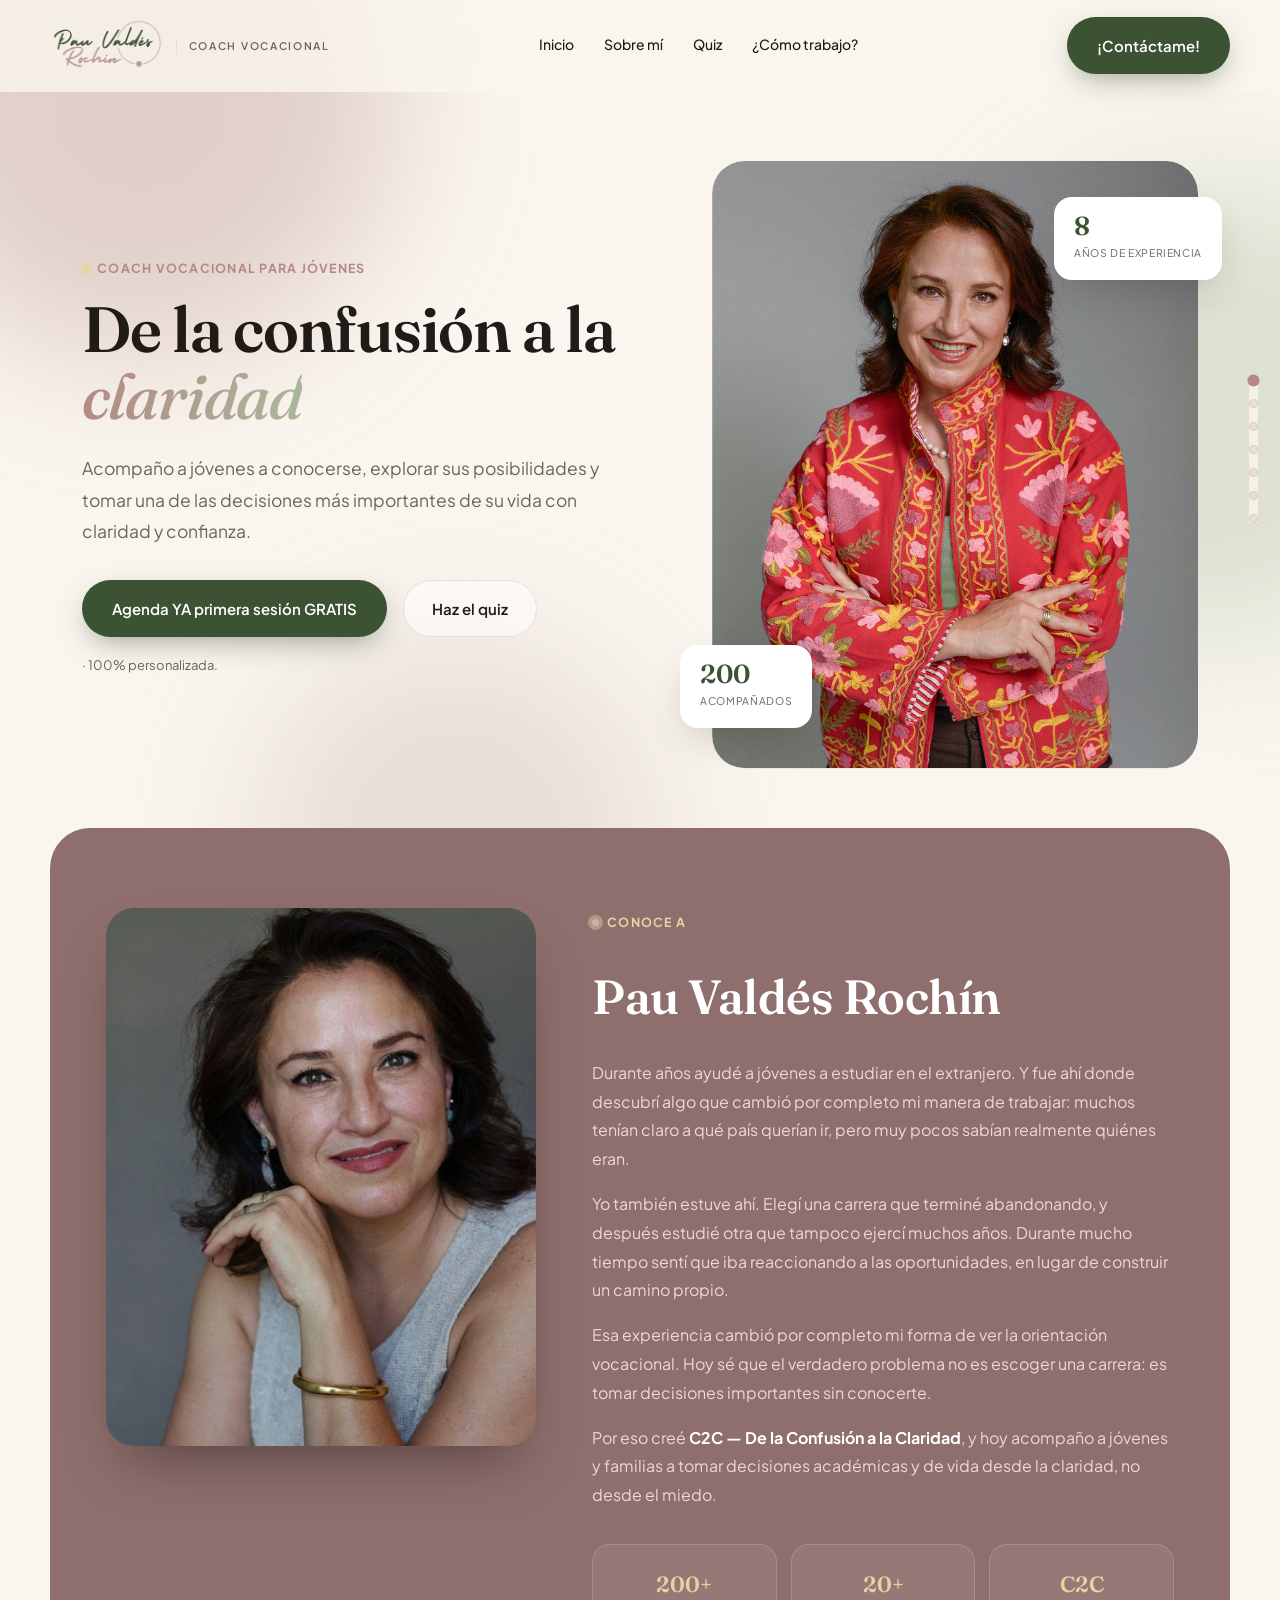
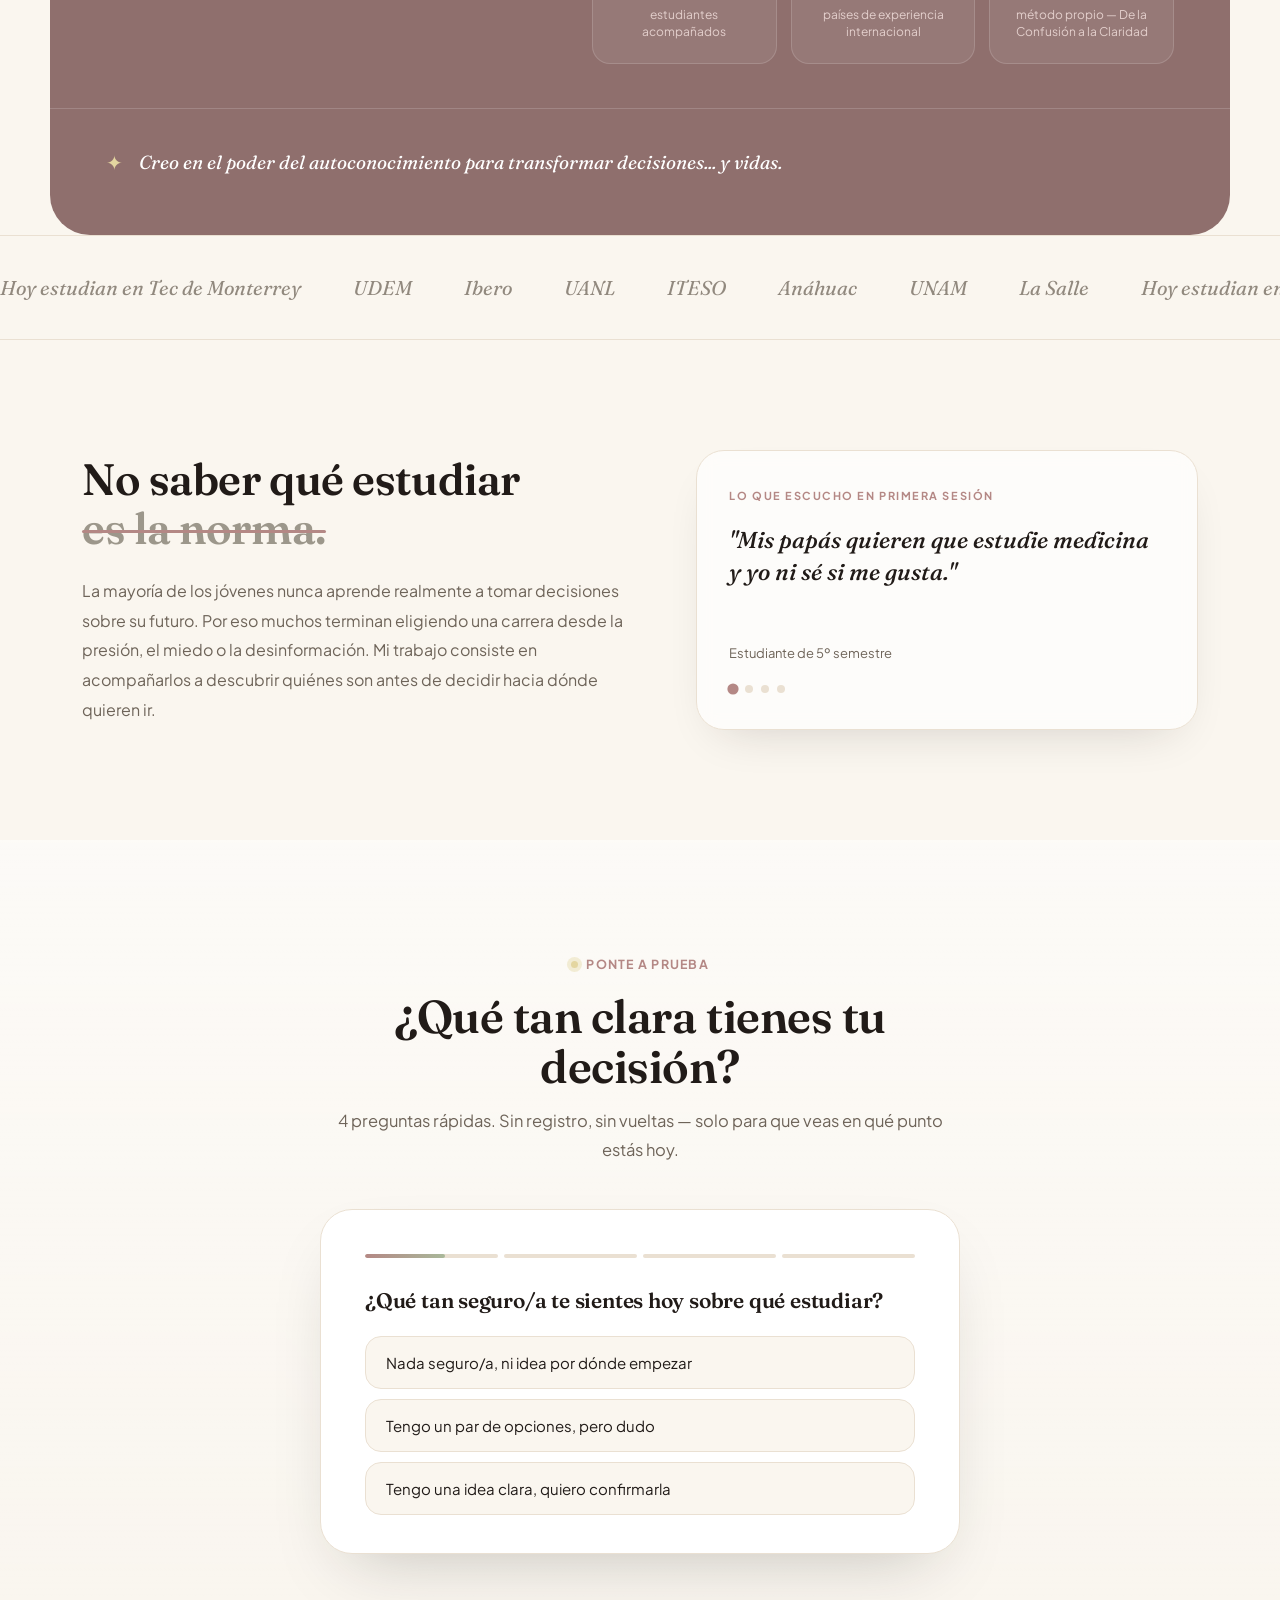
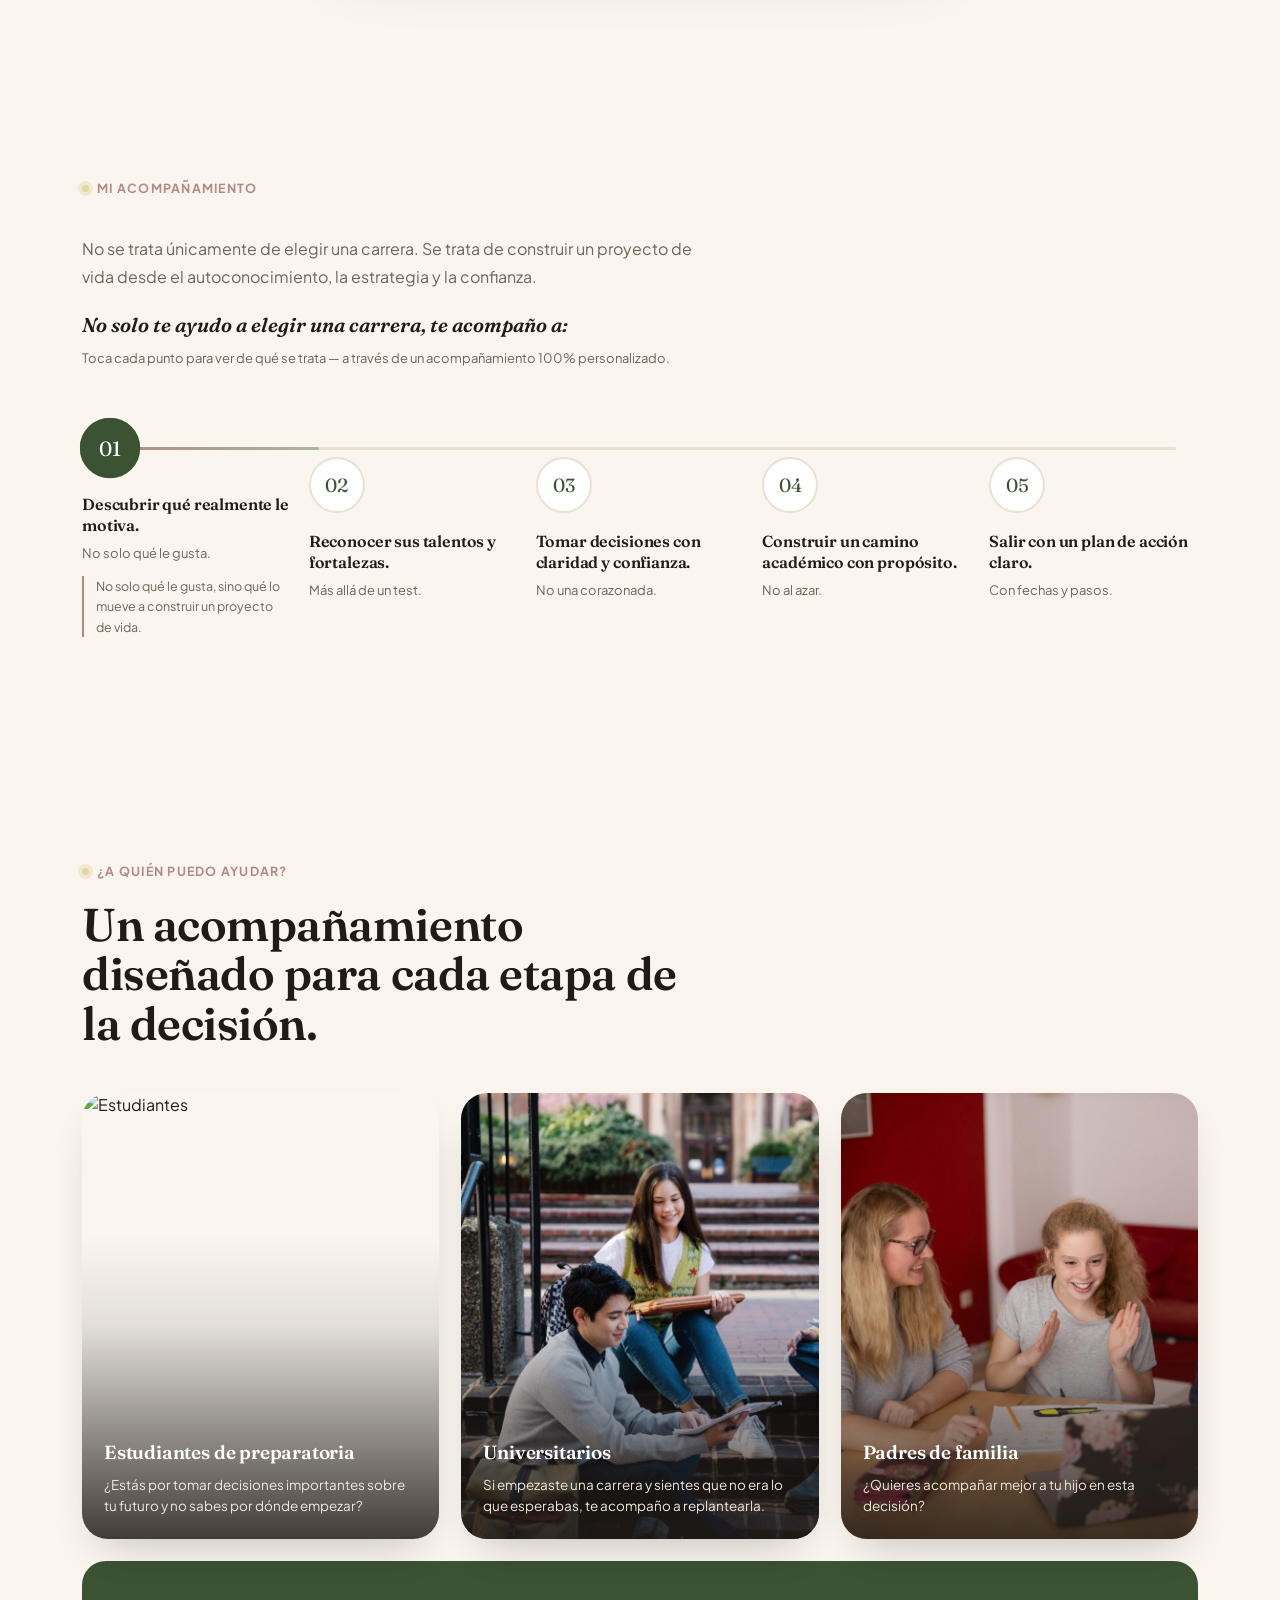
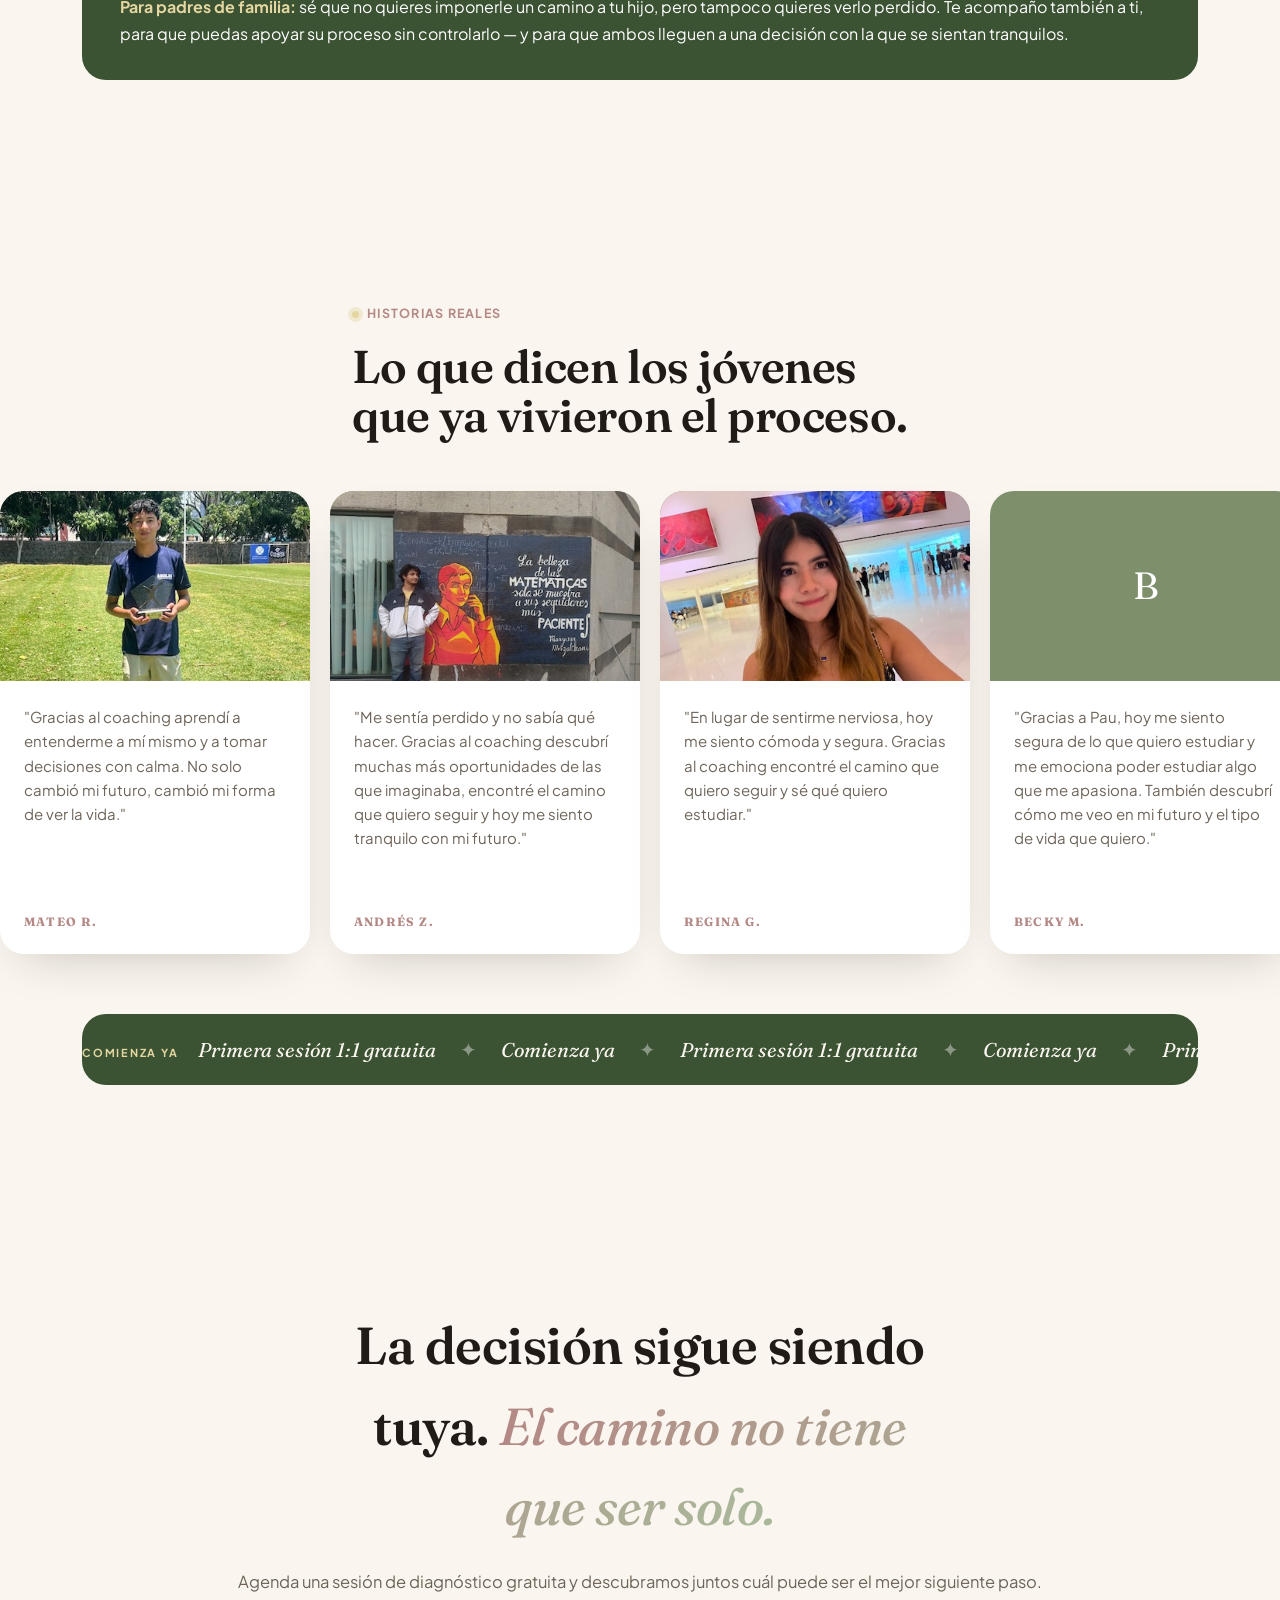
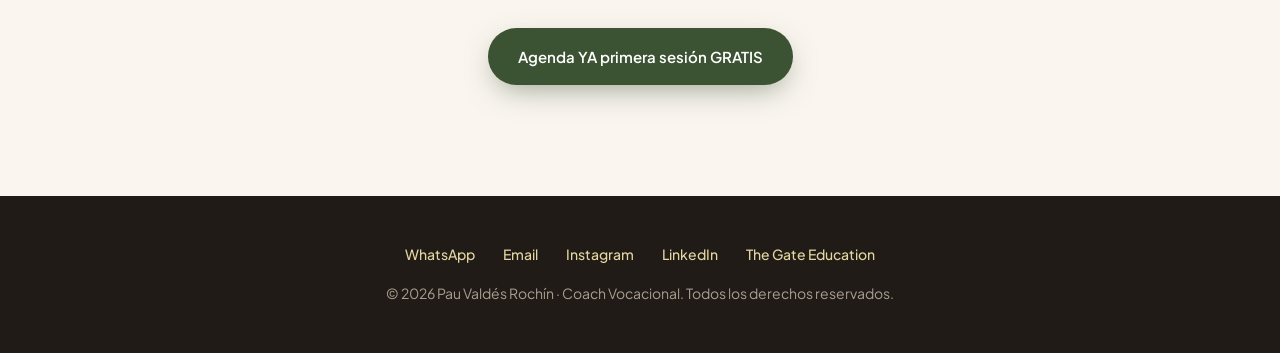
==== commit 93ee4c2f: "Cambiar foto de universitarios" ====
--- a/index.html
+++ b/index.html
@@ -259,7 +259,7 @@
       </div>
       <div class="reveal who-card">
         <div class="who-card-inner tilt">
-          <img src="https://images.unsplash.com/photo-1522202176988-66273c2fd55f?w=700&q=80" alt="Jóvenes">
+          <img src="img/universitarios.jpg" alt="Universitarios" style="object-position:37% center">
           <div class="label"><h3>Universitarios</h3><p>Si empezaste una carrera y sientes que no era lo que esperabas, te acompaño a replantearla.</p></div>
         </div>
       </div>
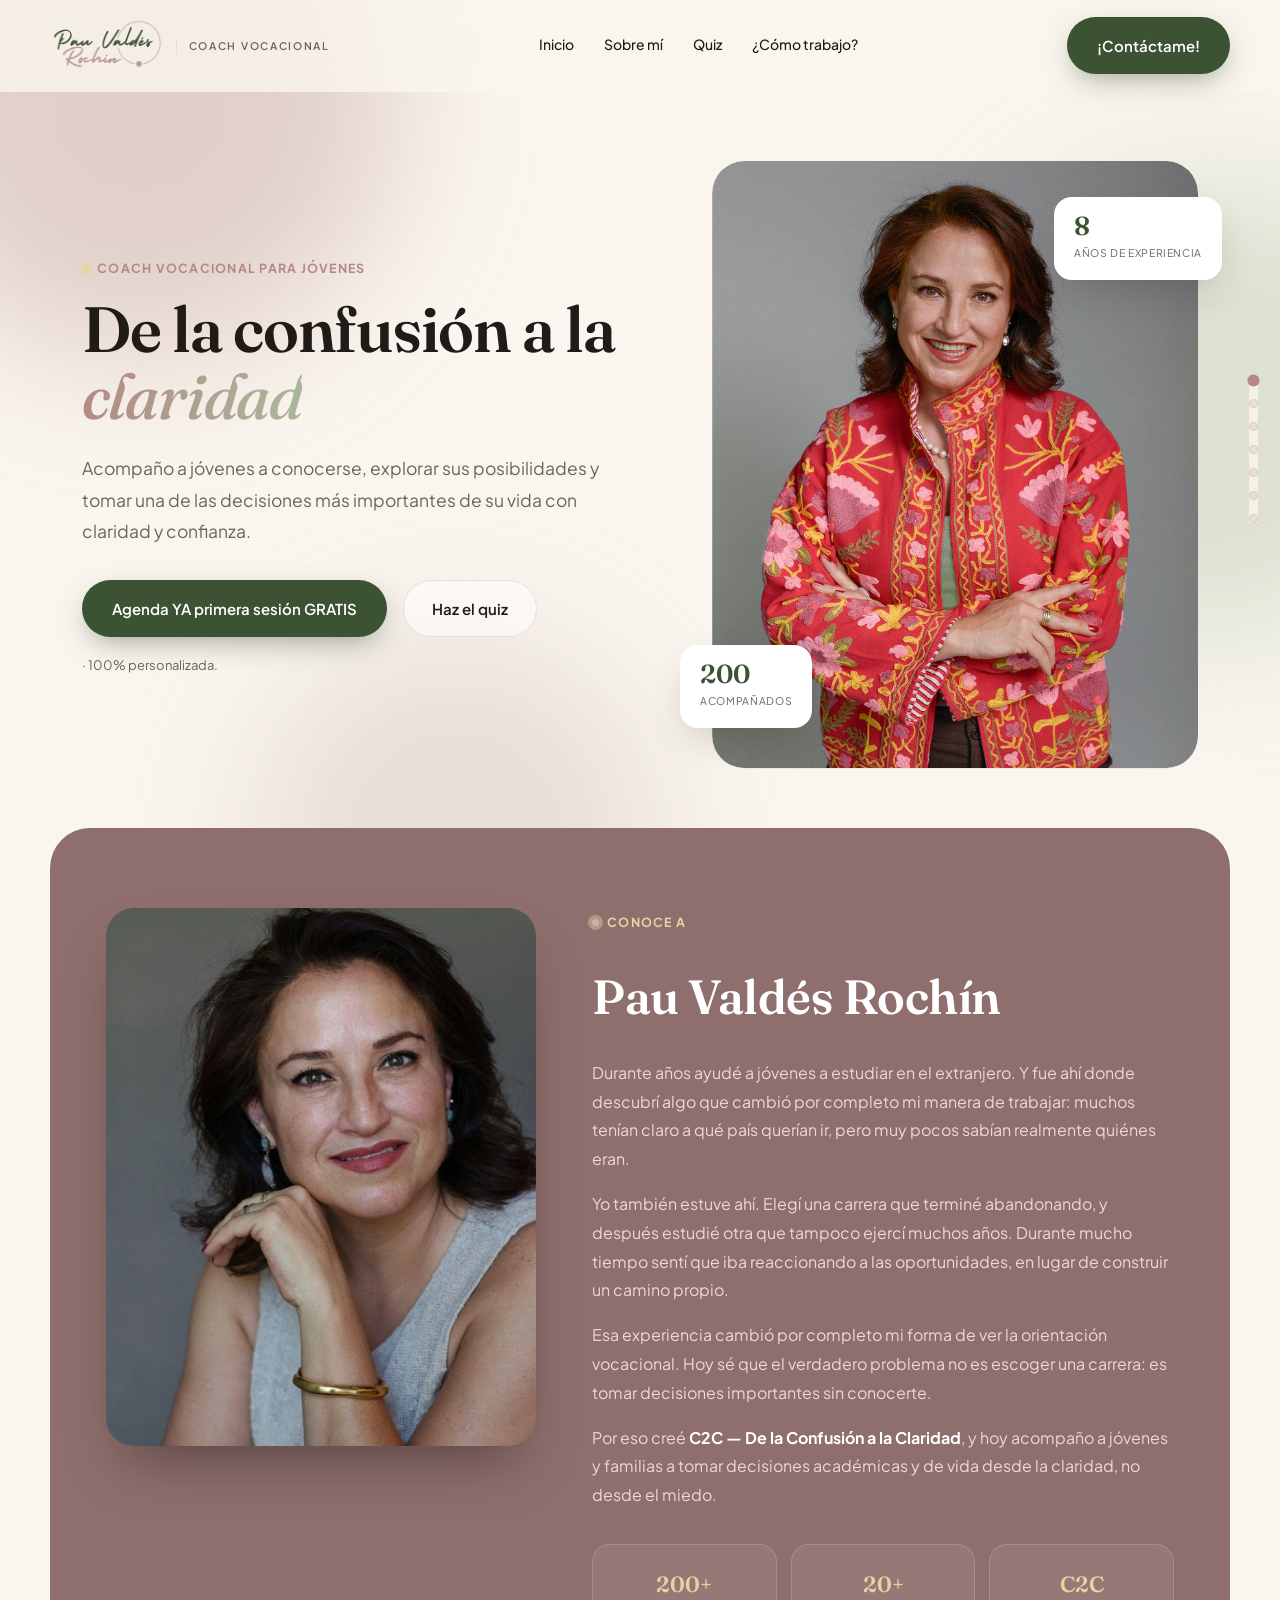
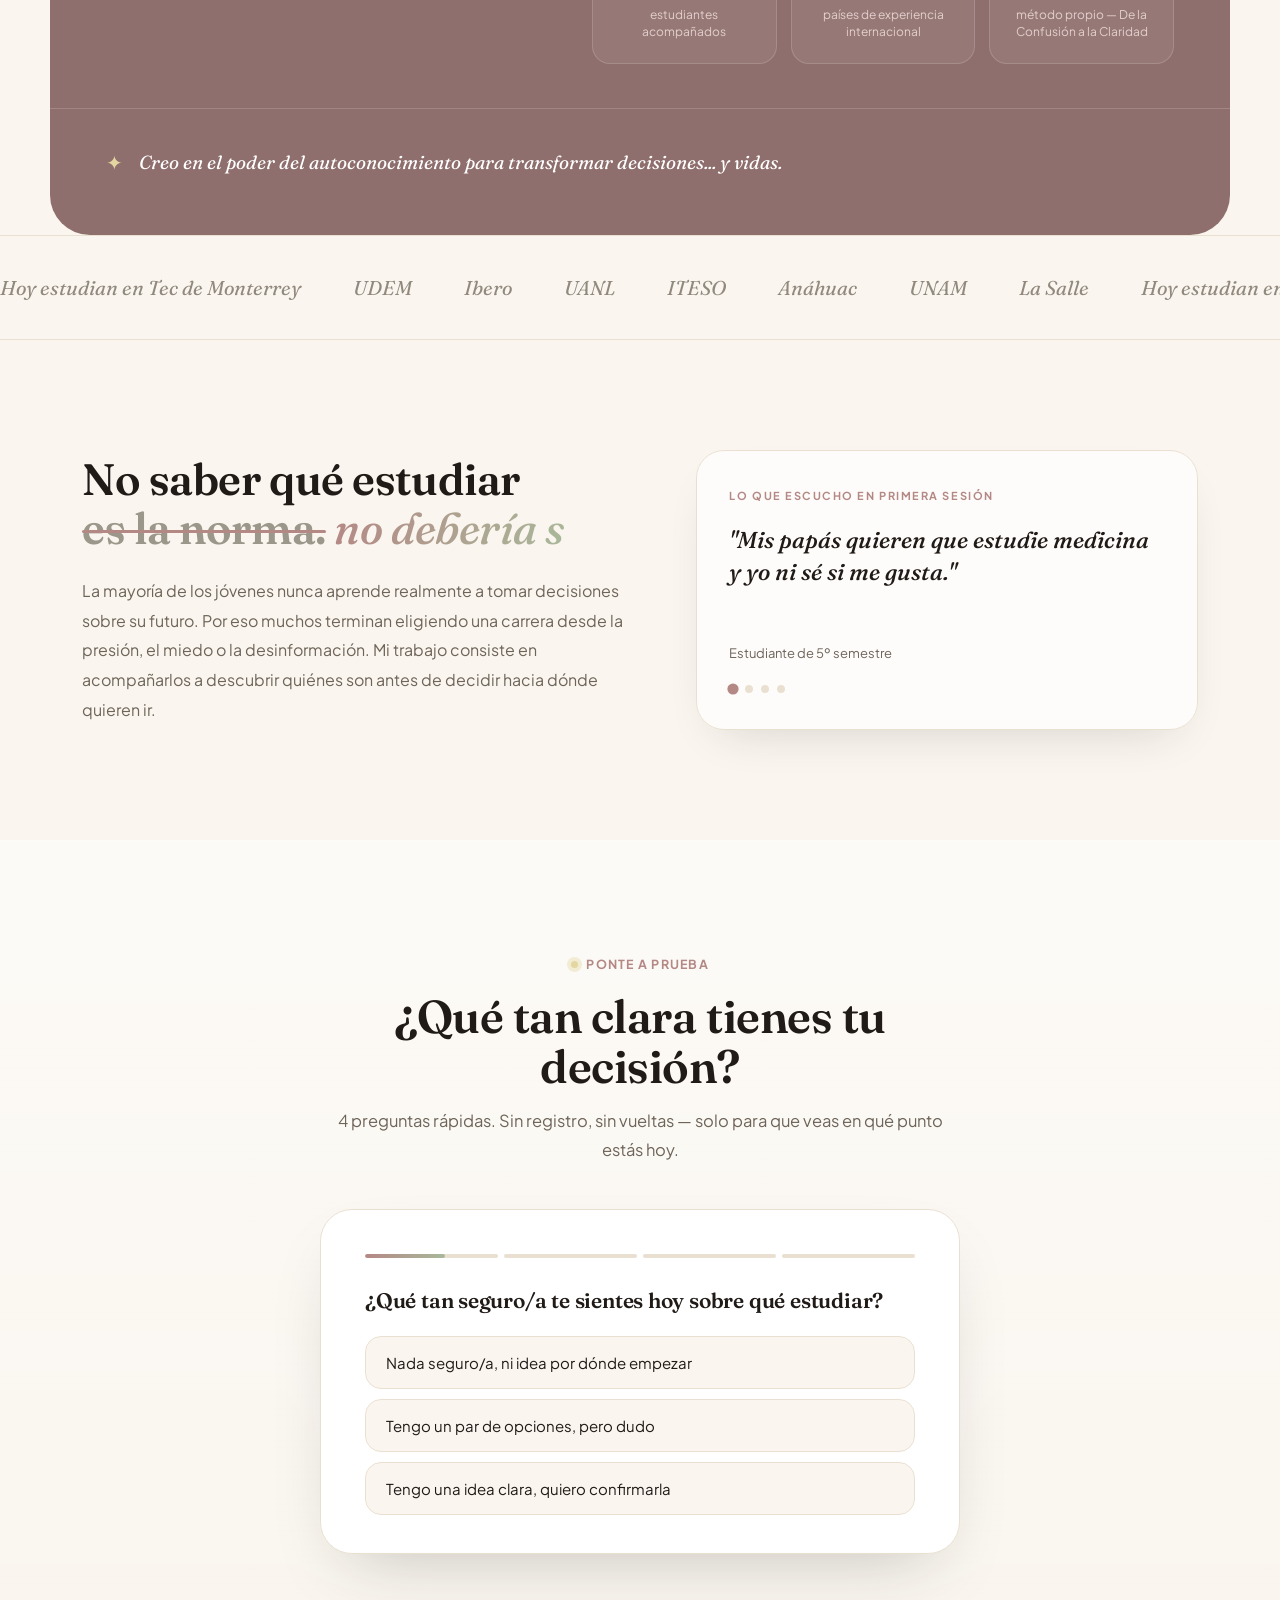
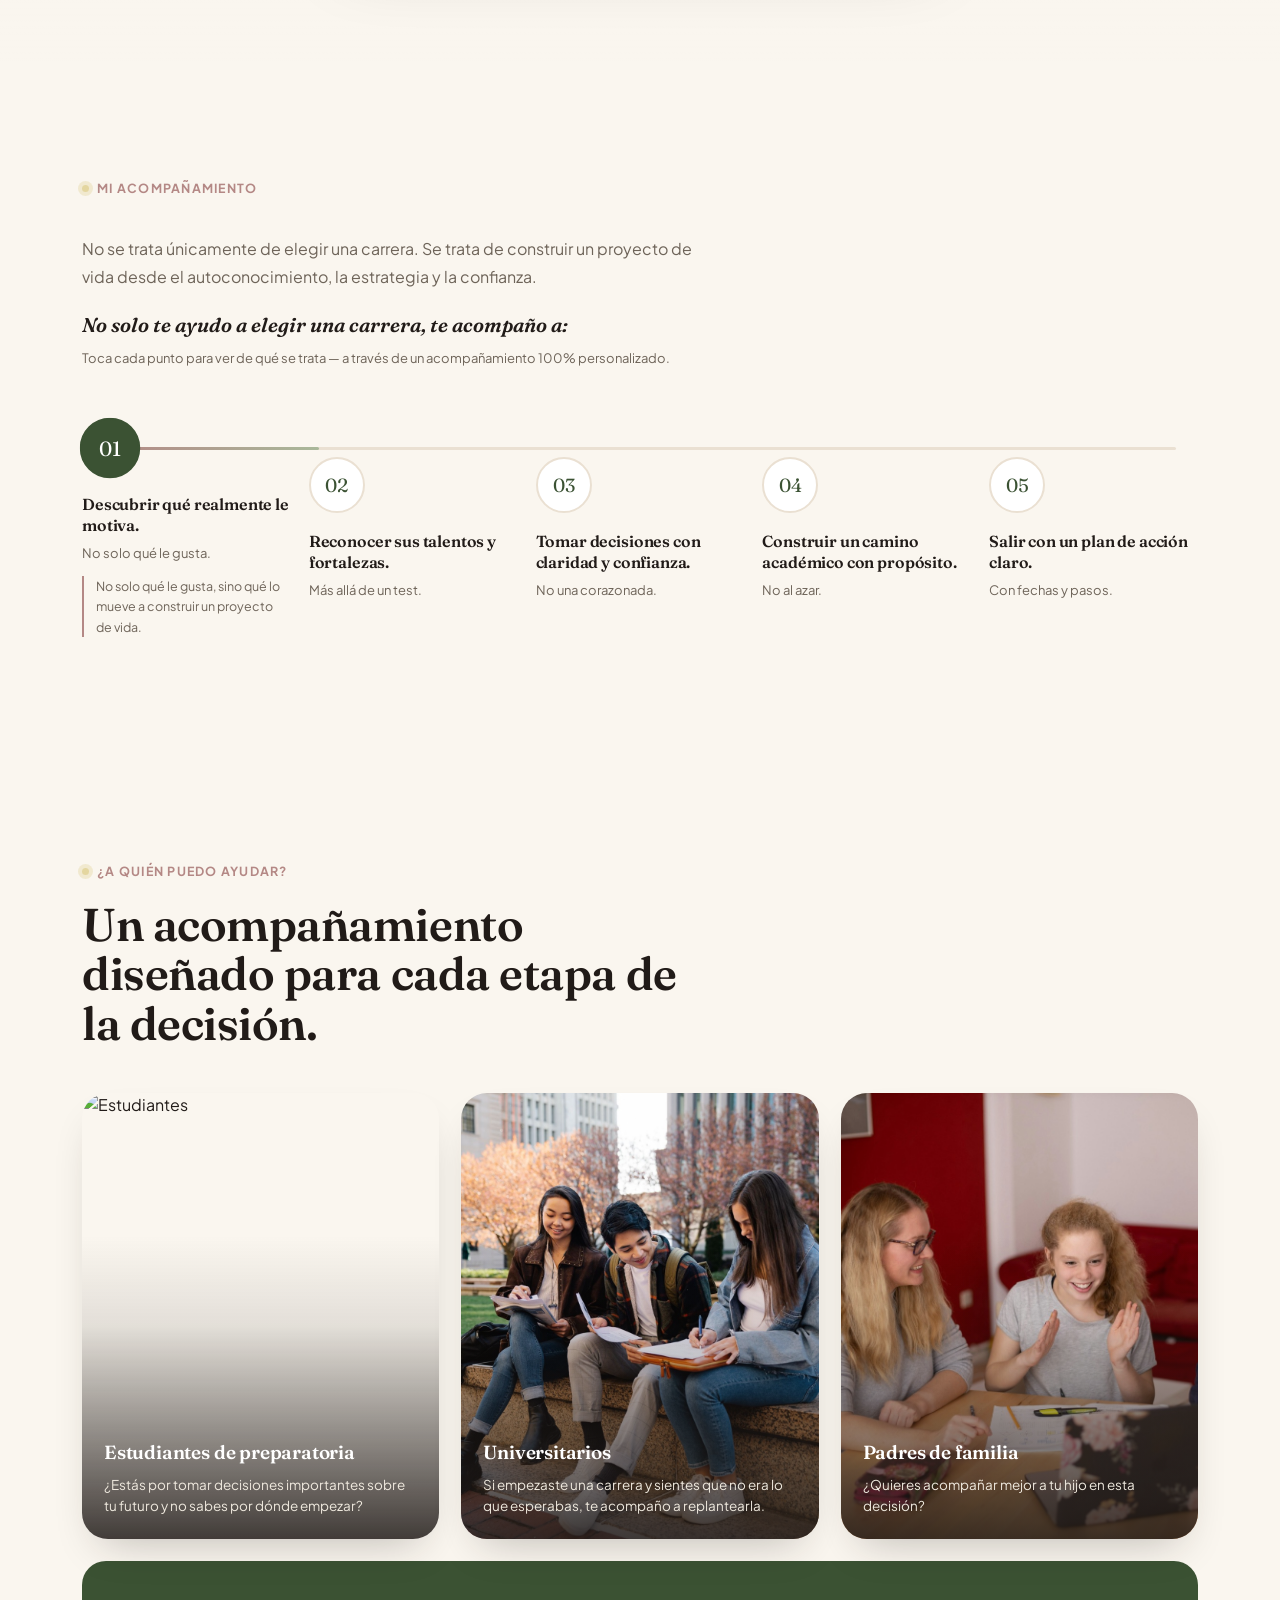
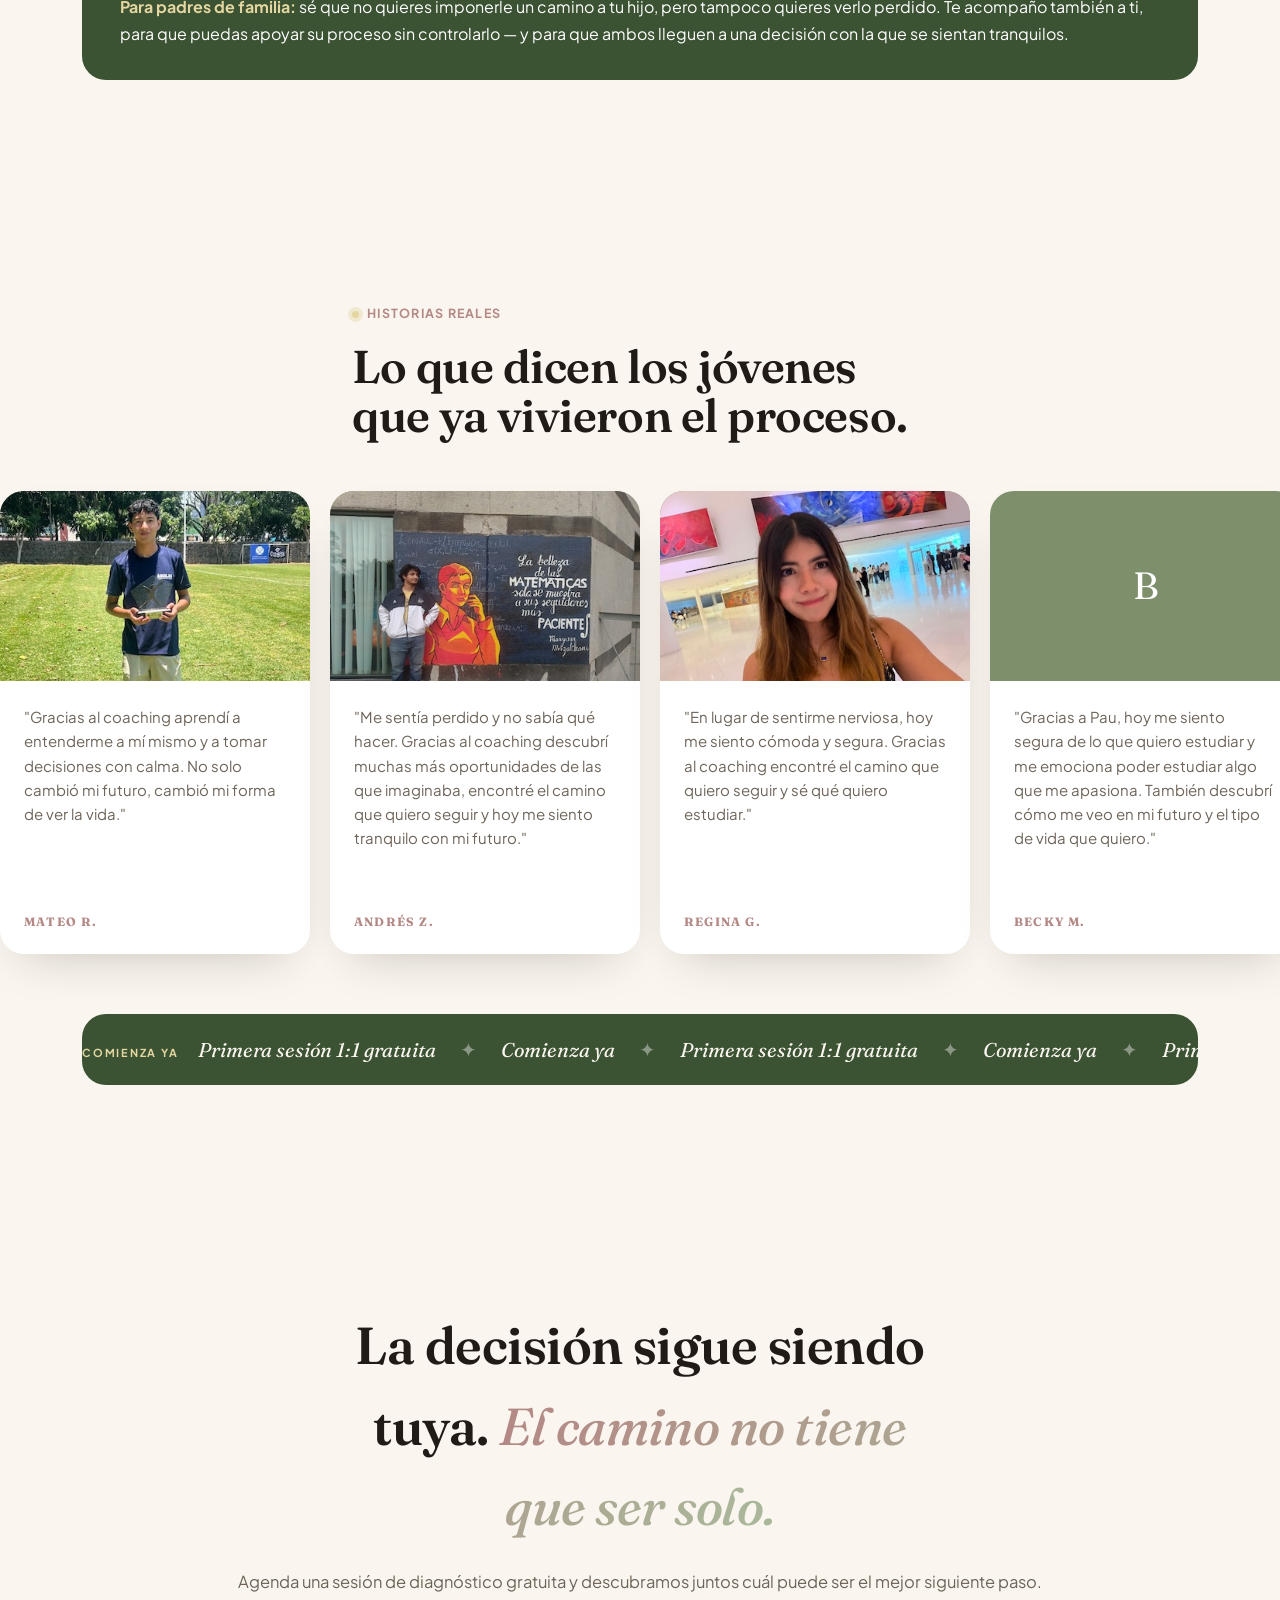
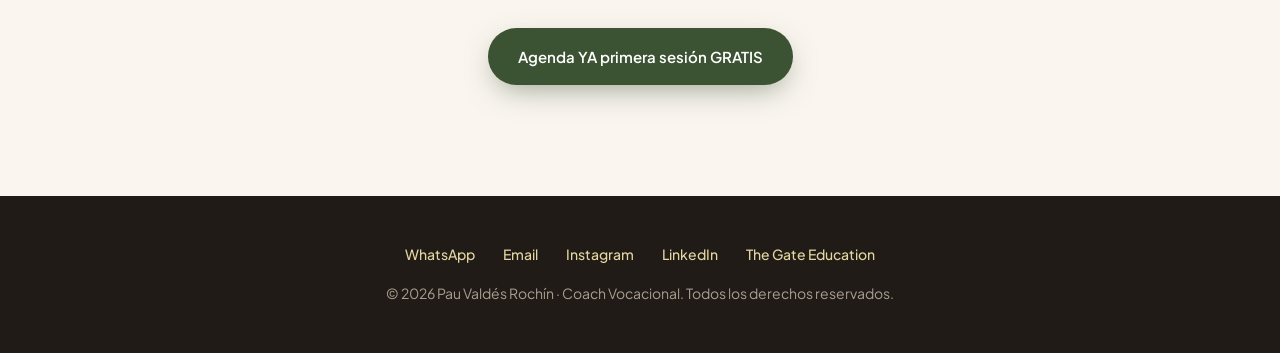
==== commit 25f6334b: "Nueva foto de universitarios" ====
--- a/index.html
+++ b/index.html
@@ -259,7 +259,7 @@
       </div>
       <div class="reveal who-card">
         <div class="who-card-inner tilt">
-          <img src="img/universitarios.jpg" alt="Universitarios" style="object-position:37% center">
+          <img src="img/universitarios.jpg" alt="Universitarios" style="object-position:center 75%">
           <div class="label"><h3>Universitarios</h3><p>Si empezaste una carrera y sientes que no era lo que esperabas, te acompaño a replantearla.</p></div>
         </div>
       </div>
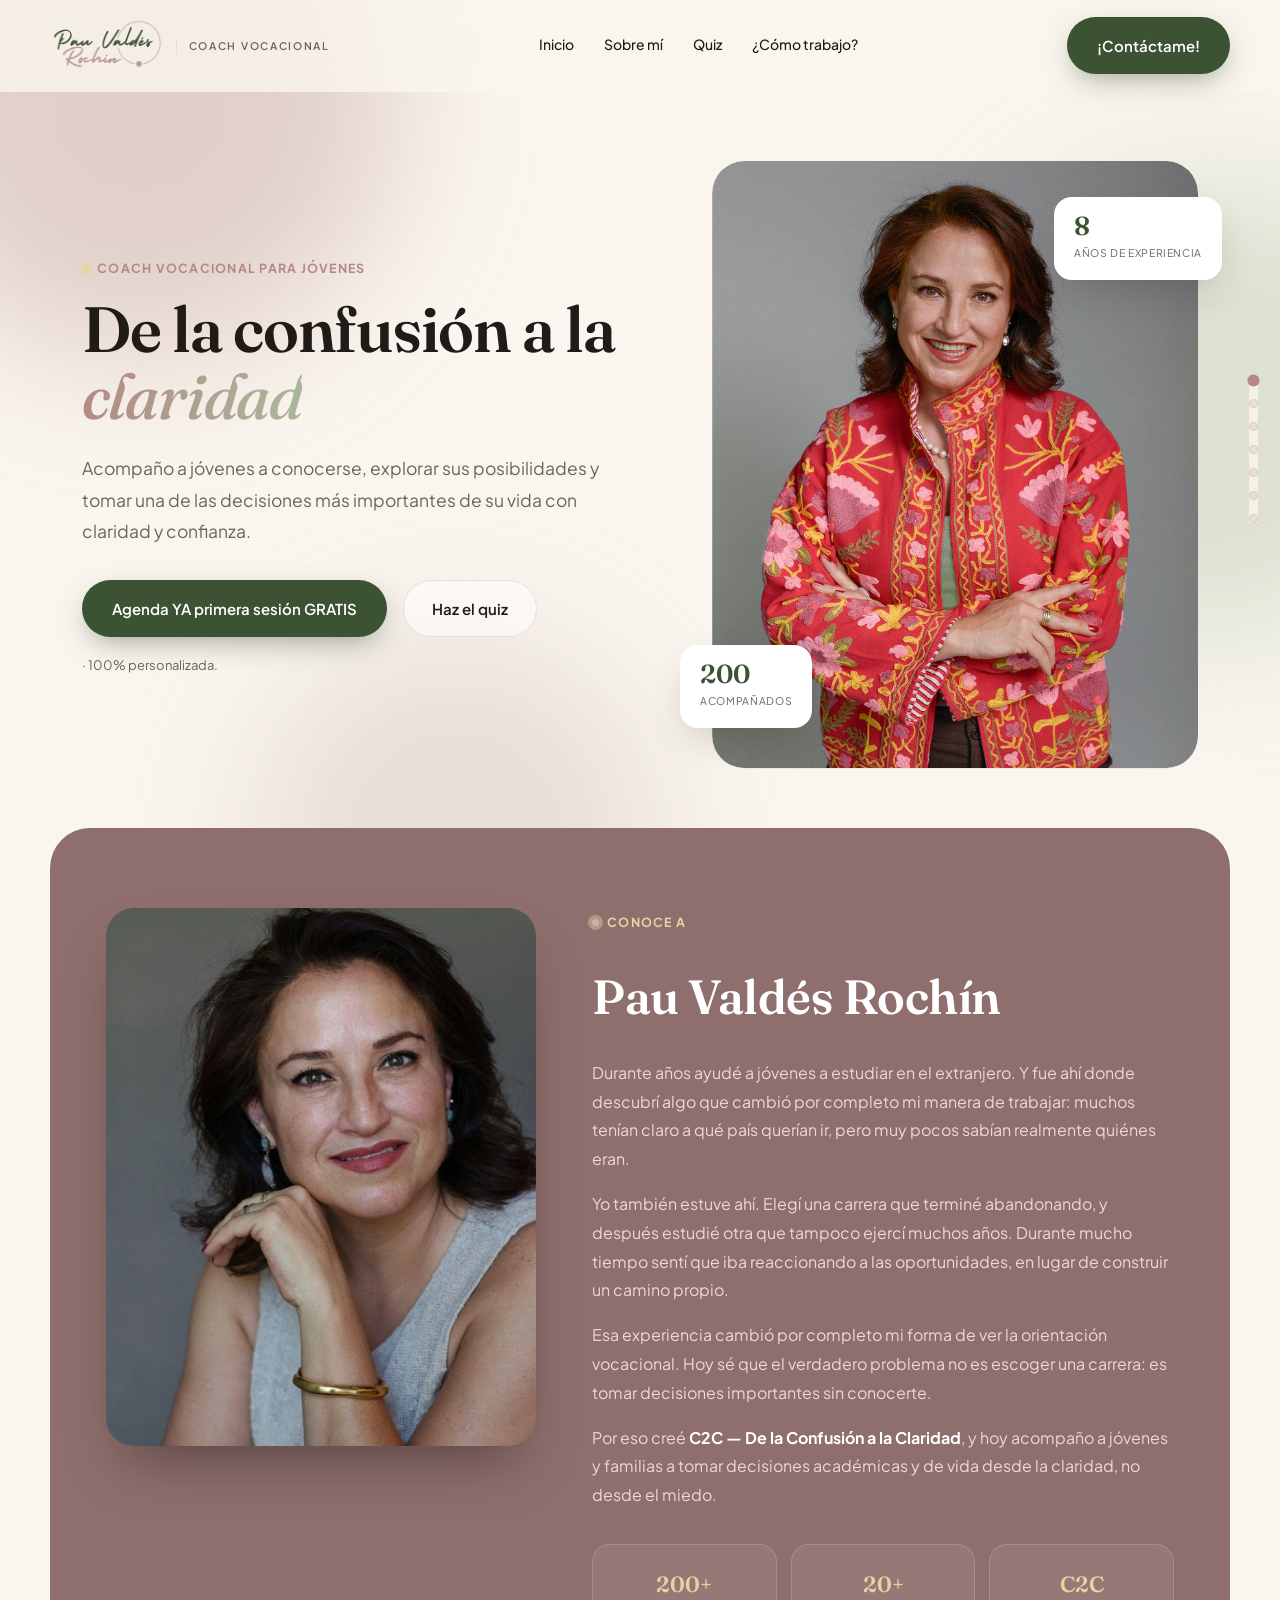
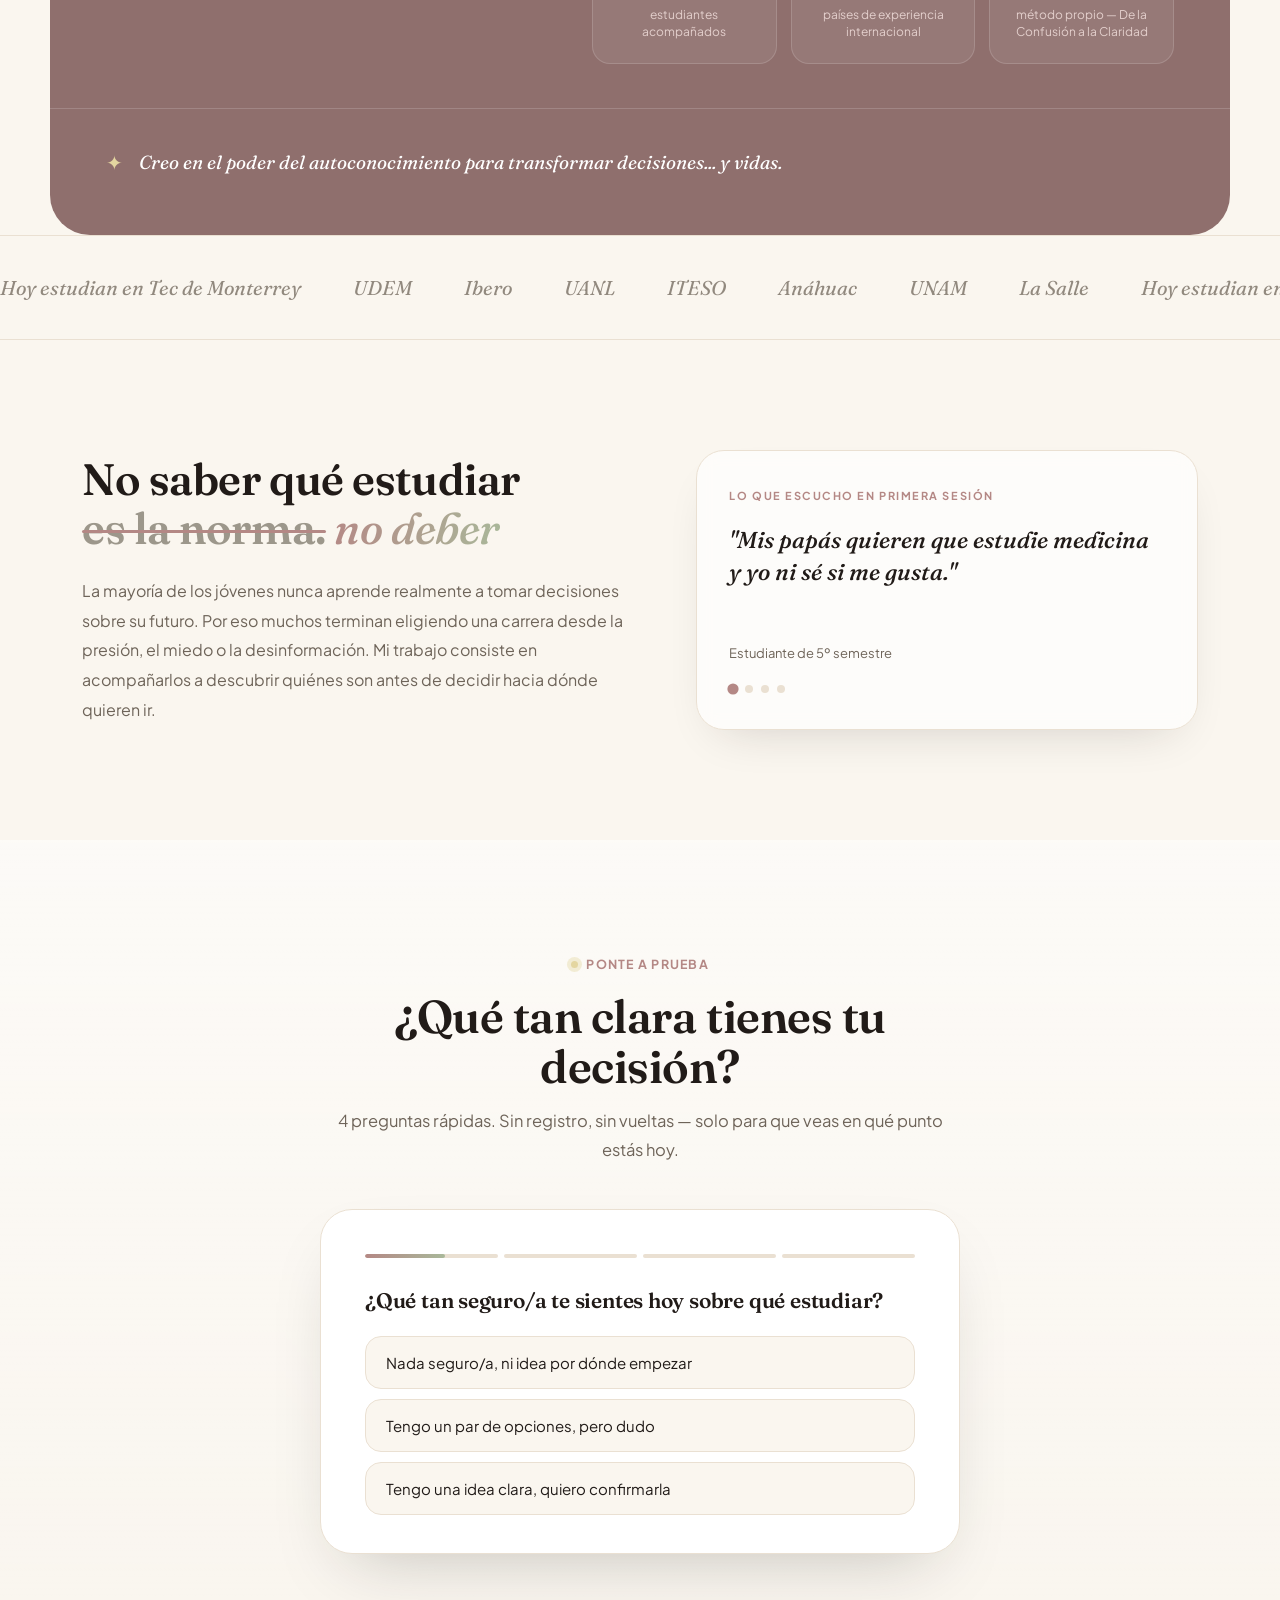
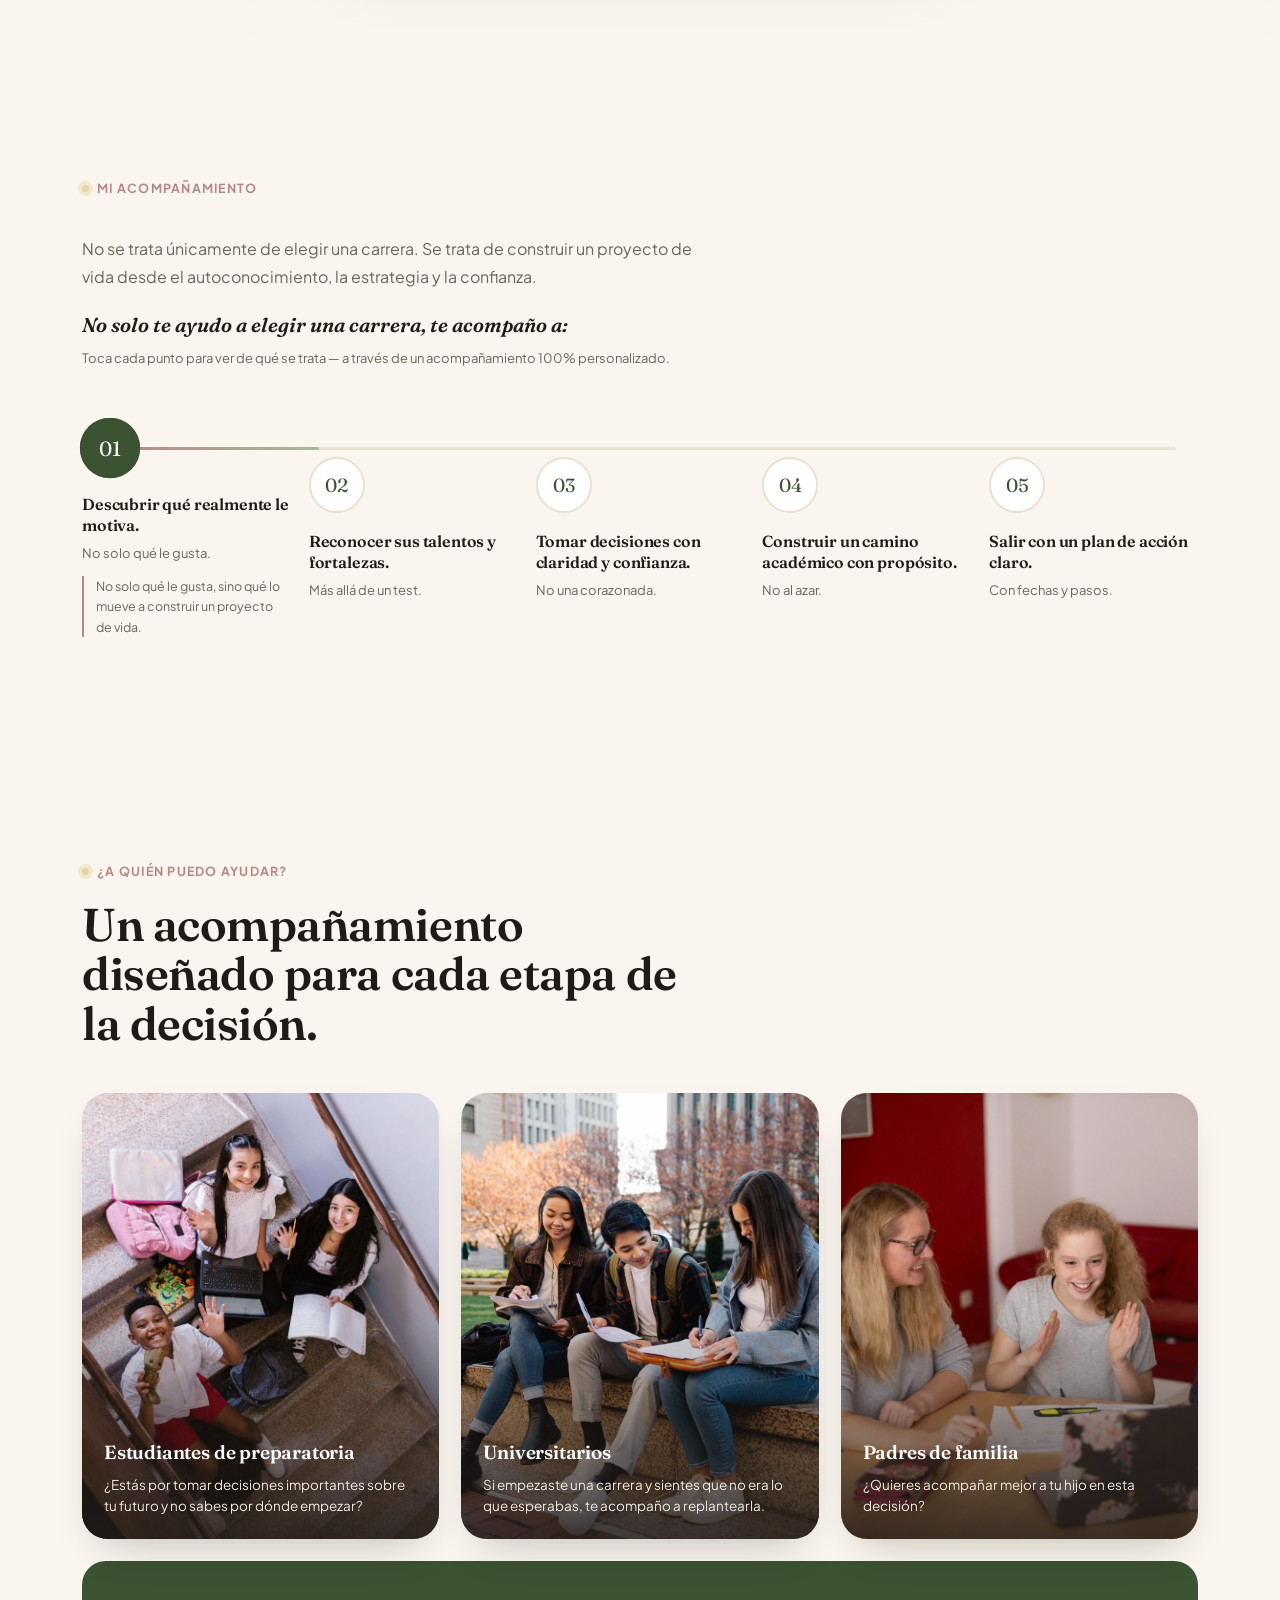
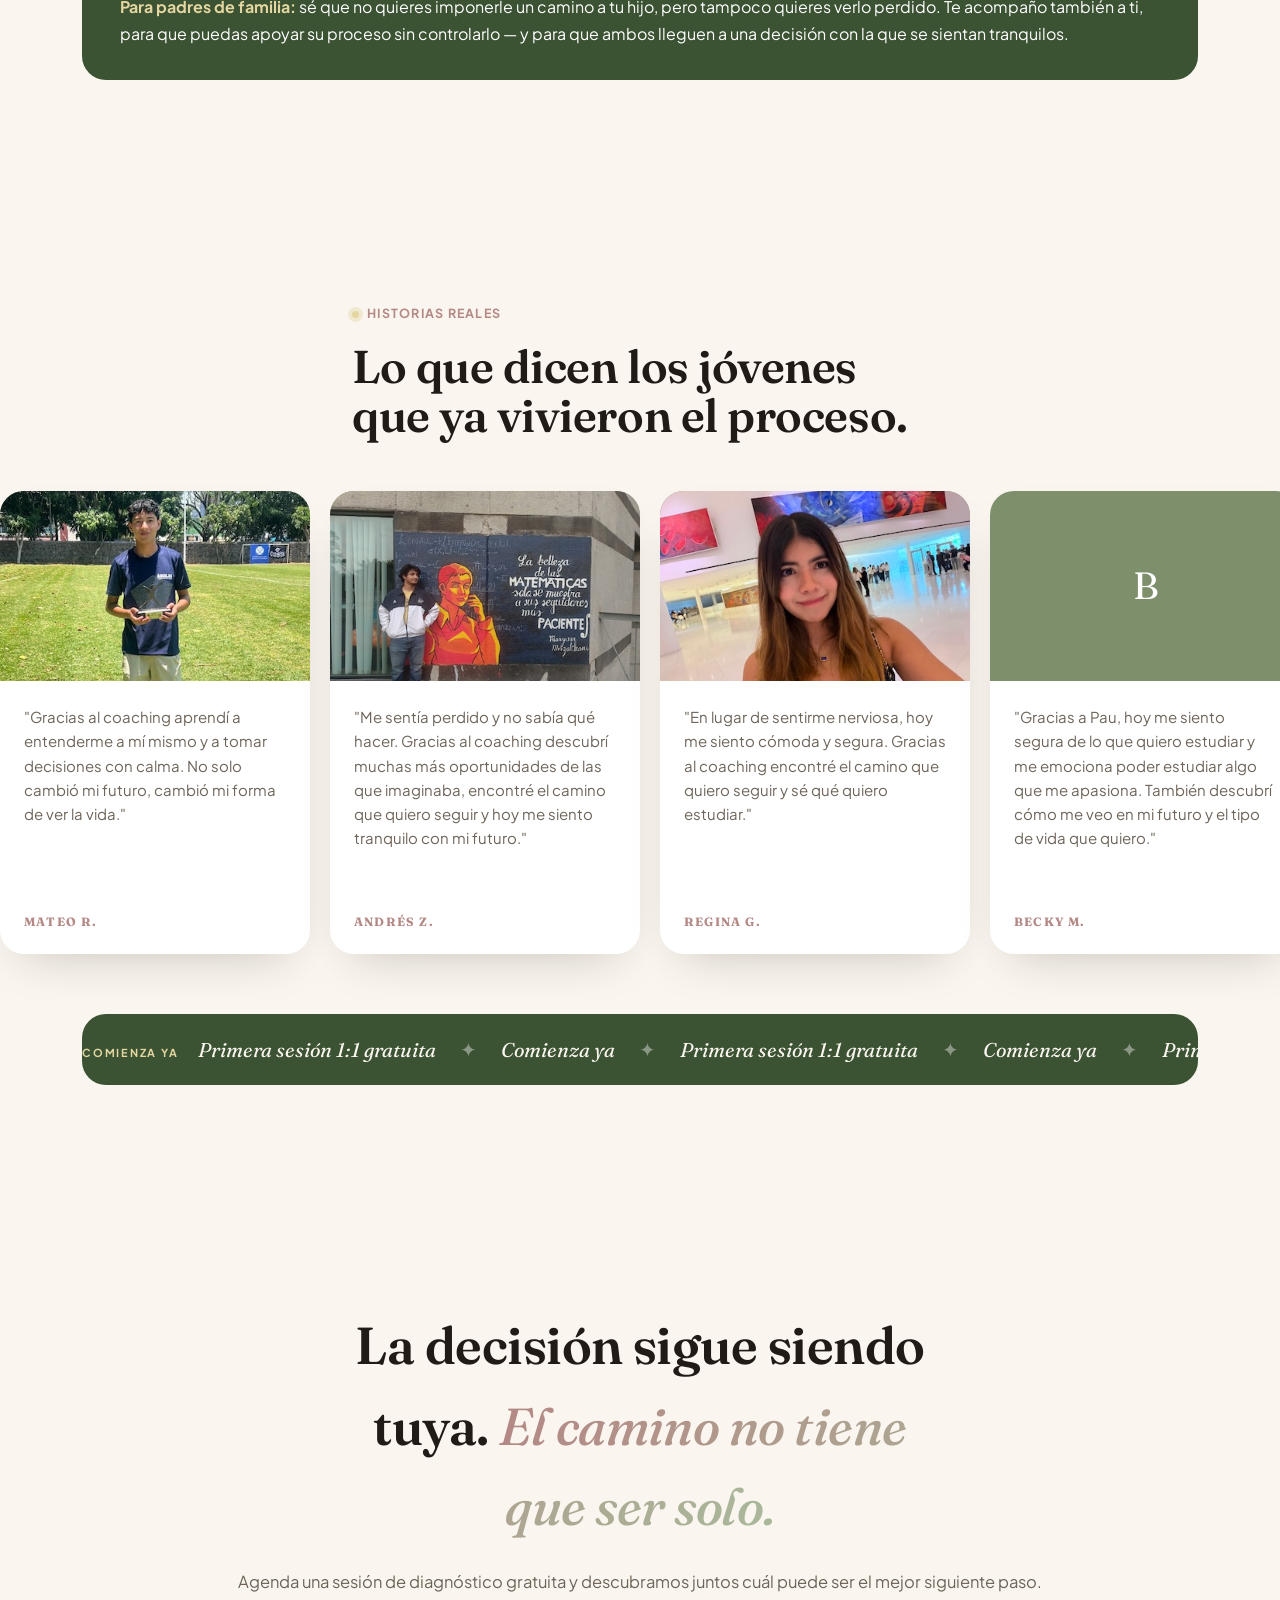
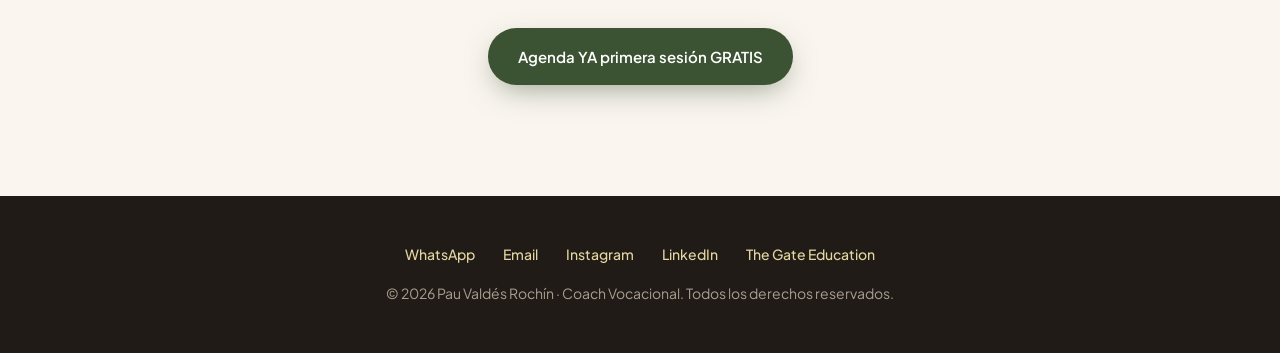
==== commit f175ca05: "Cambiar foto de estudiantes de preparatoria" ====
--- a/index.html
+++ b/index.html
@@ -253,7 +253,7 @@
     <div class="who-grid">
       <div class="reveal who-card">
         <div class="who-card-inner tilt">
-          <img src="https://images.unsplash.com/photo-1543269865-cbf427effbad?w=700&q=80" alt="Estudiantes">
+          <img src="img/preparatoria.jpg" alt="Estudiantes de preparatoria" style="object-position:48% center">
           <div class="label"><h3>Estudiantes de preparatoria</h3><p>¿Estás por tomar decisiones importantes sobre tu futuro y no sabes por dónde empezar?</p></div>
         </div>
       </div>
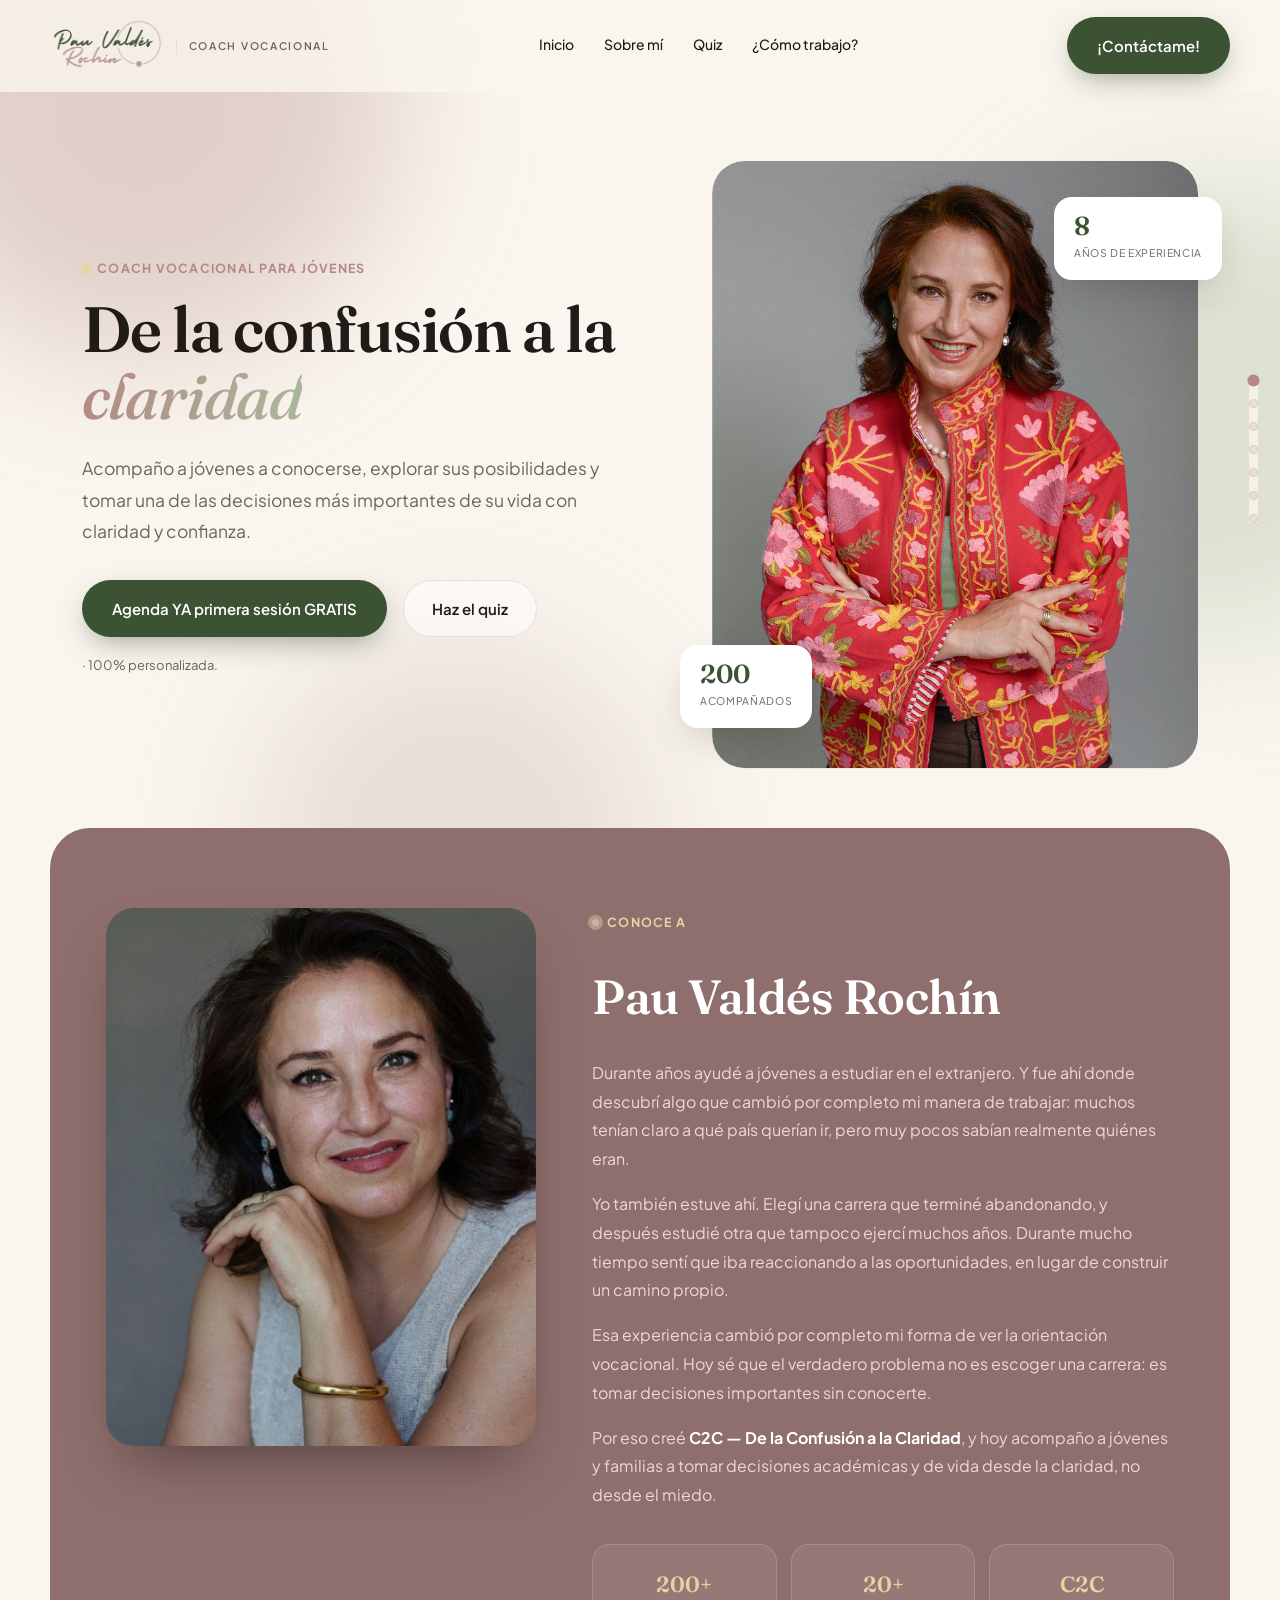
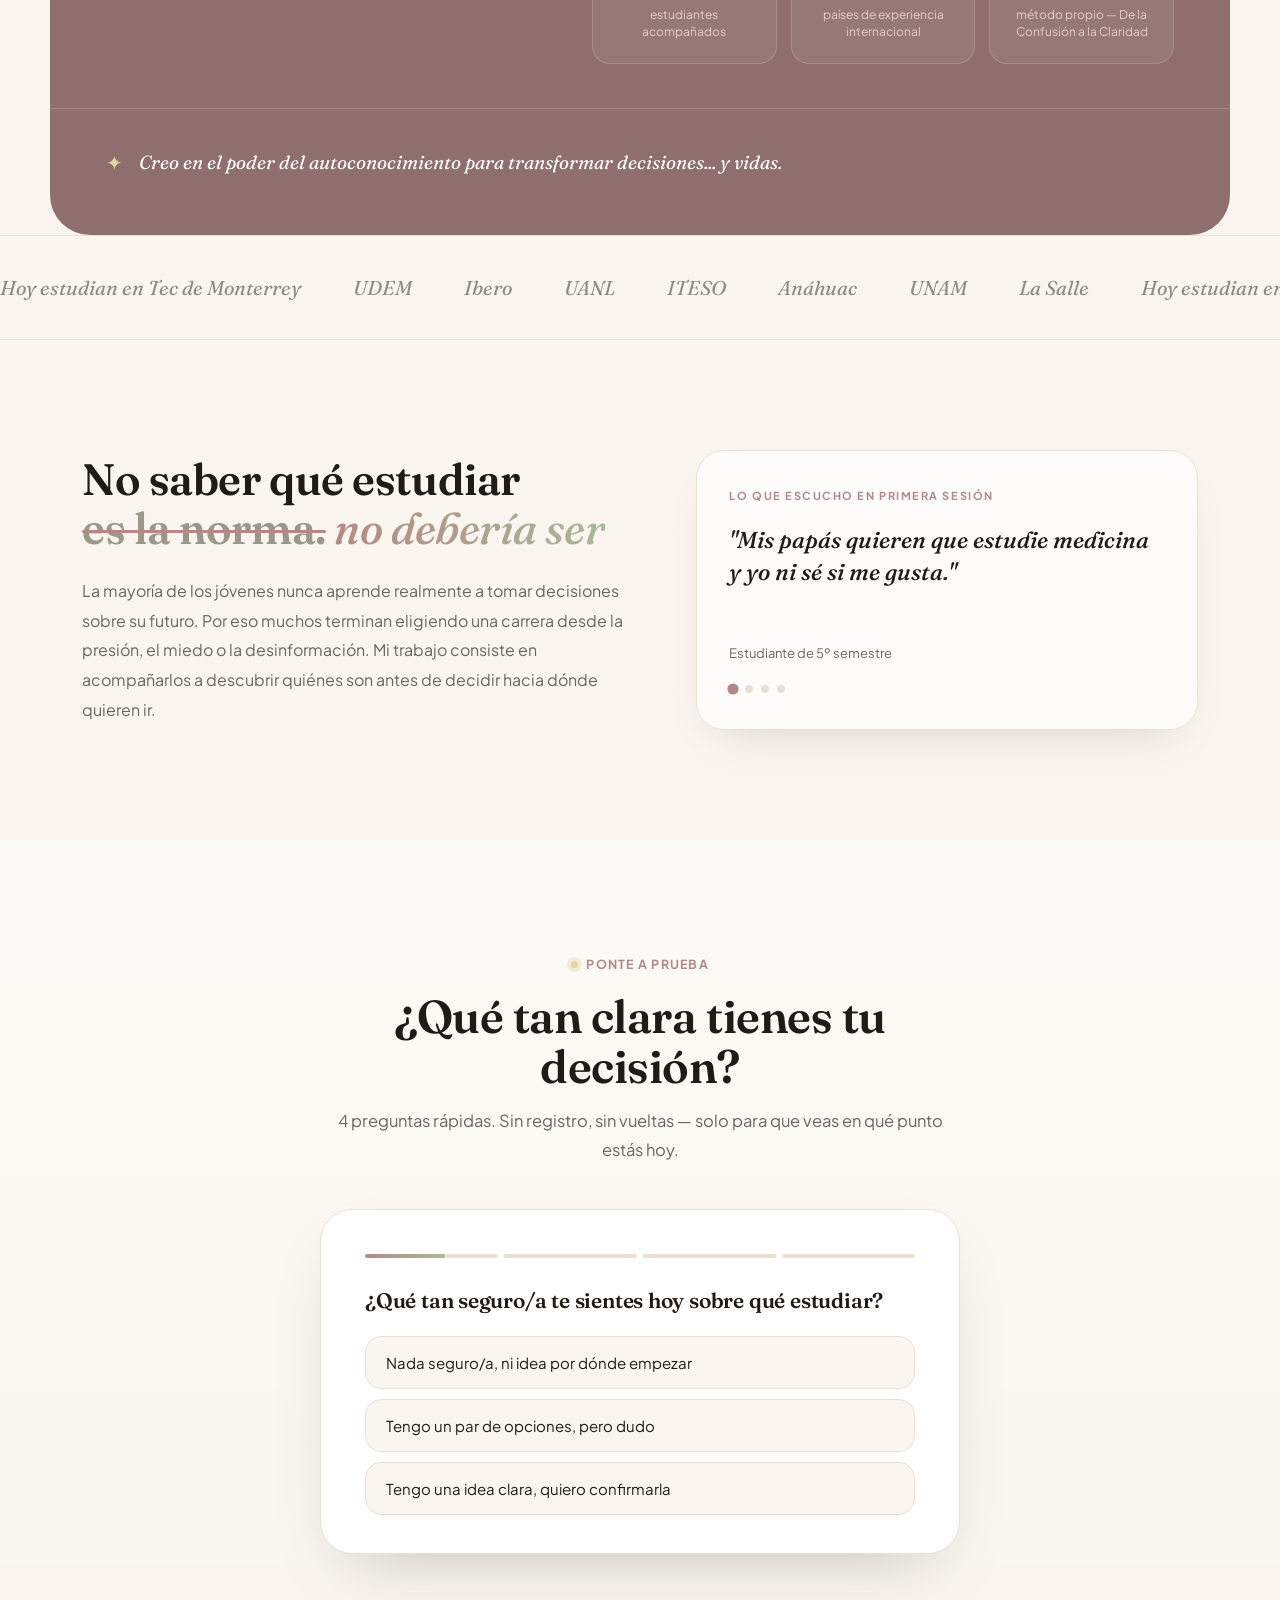
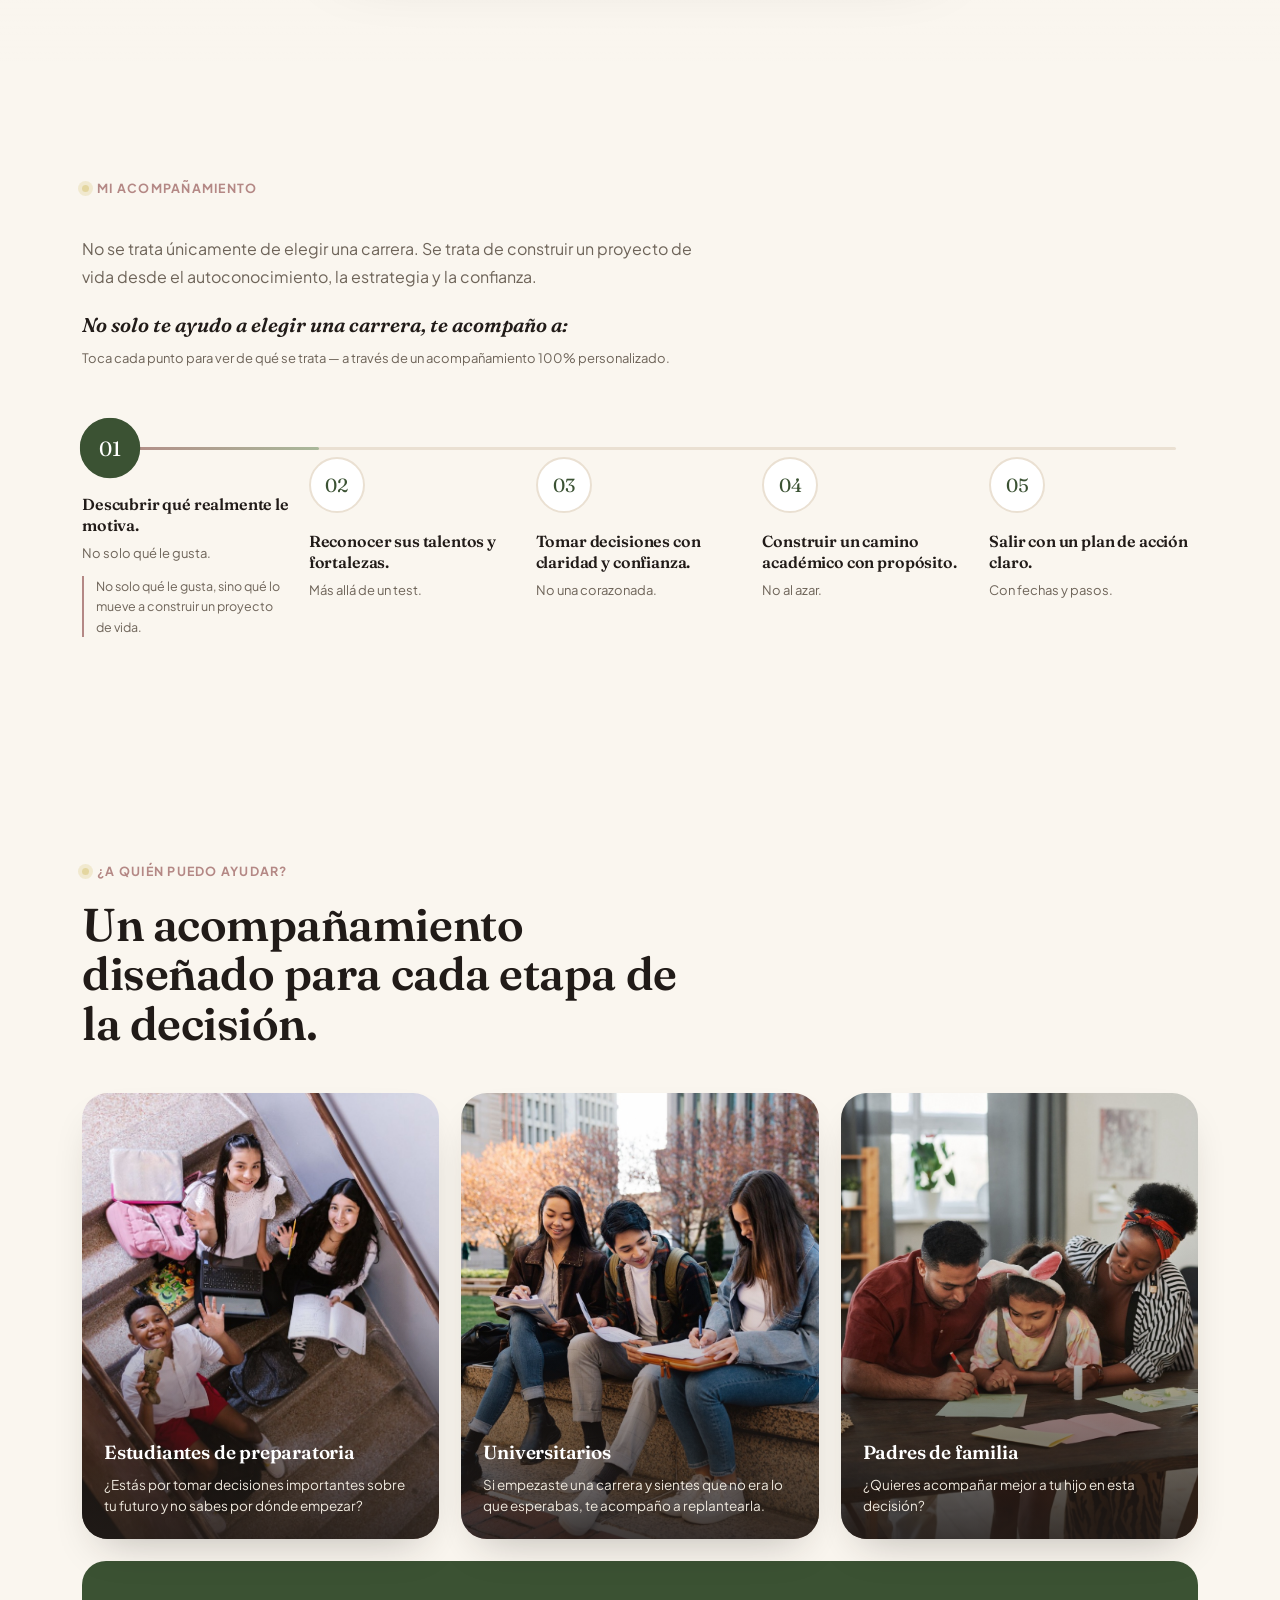
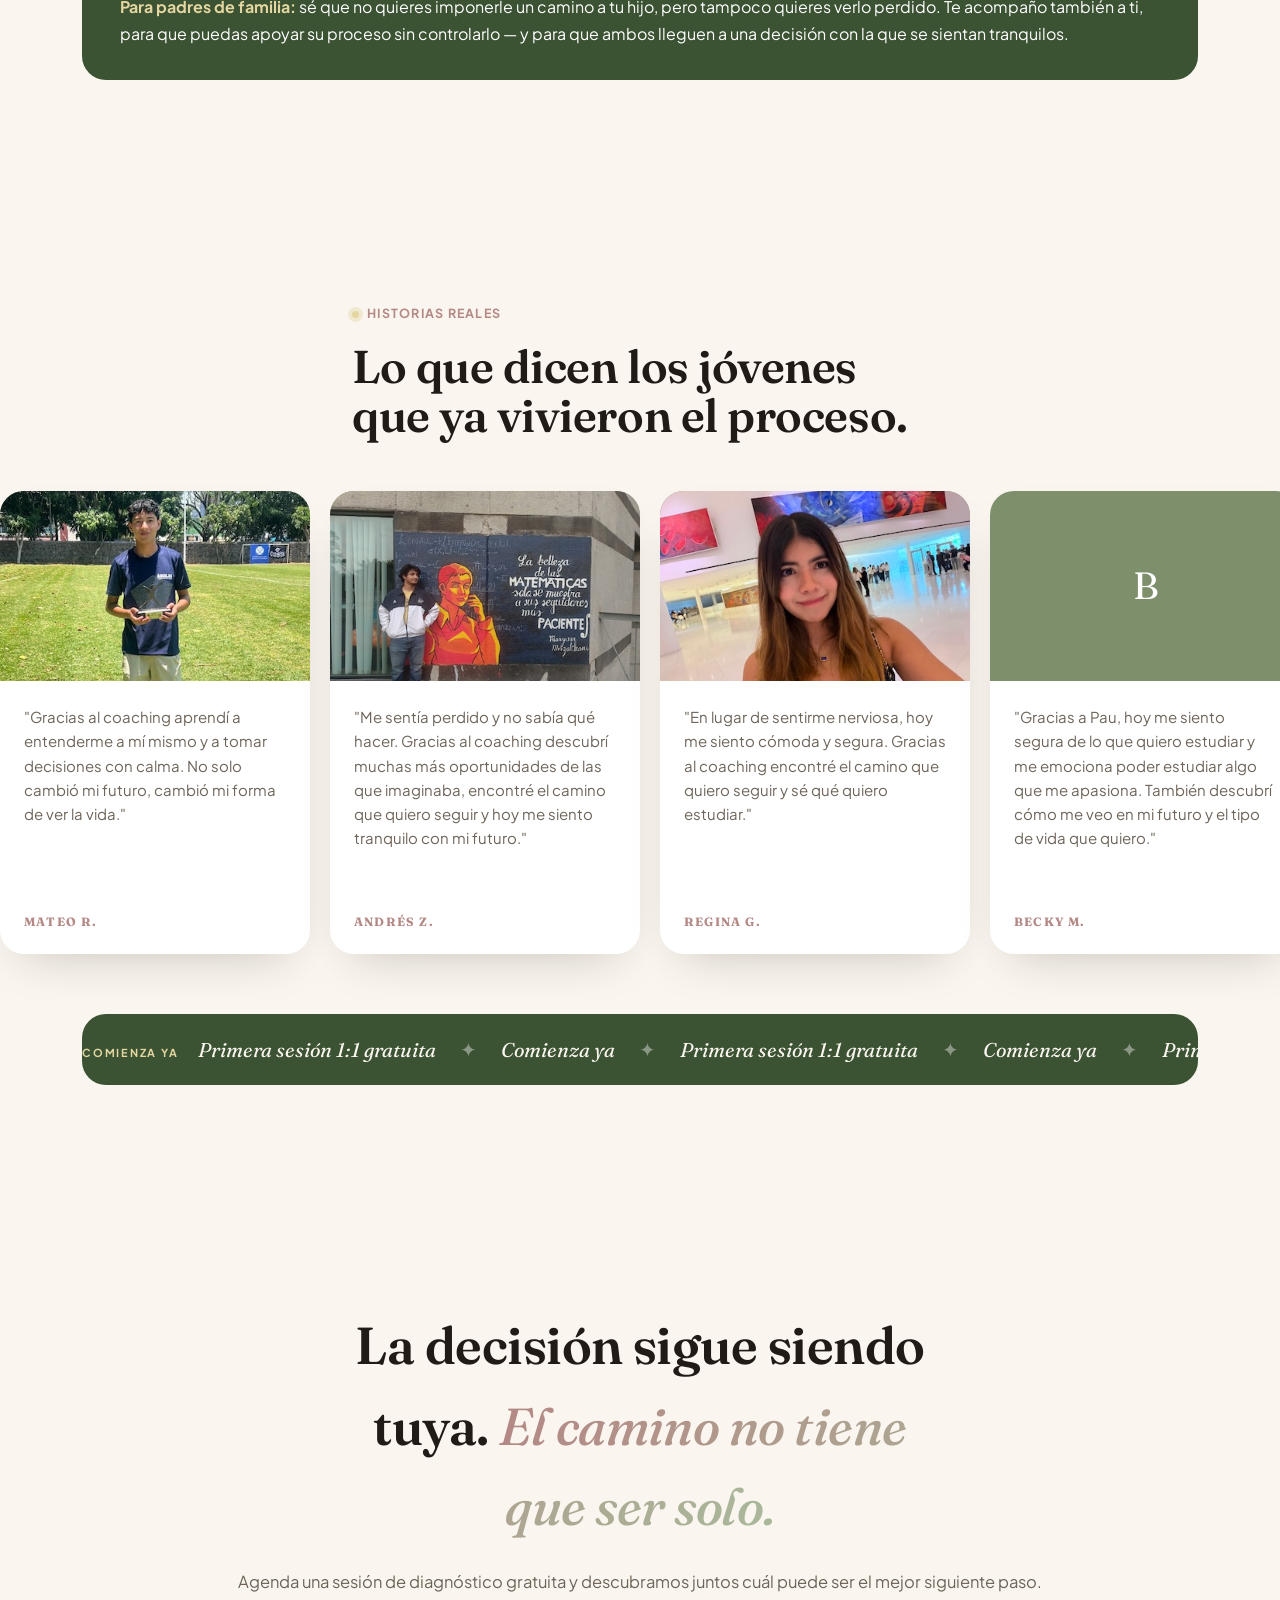
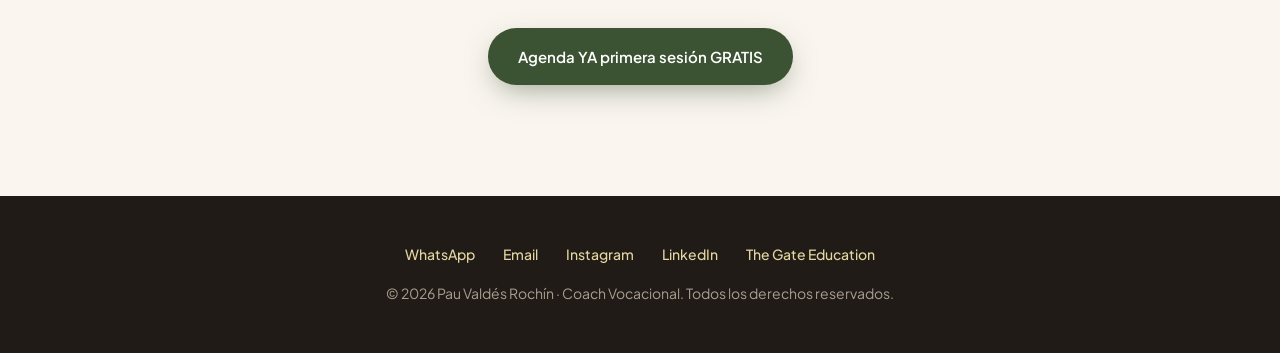
==== commit 9b7bd7ee: "Nueva foto de padres de familia" ====
--- a/index.html
+++ b/index.html
@@ -265,7 +265,7 @@
       </div>
       <div class="reveal who-card">
         <div class="who-card-inner tilt">
-          <img src="img/padres-familia.jpg" alt="Padres de familia" style="object-position:32% center">
+          <img src="img/padres-familia.jpg" alt="Padres de familia" style="object-position:center 100%">
           <div class="label"><h3>Padres de familia</h3><p>¿Quieres acompañar mejor a tu hijo en esta decisión?</p></div>
         </div>
       </div>
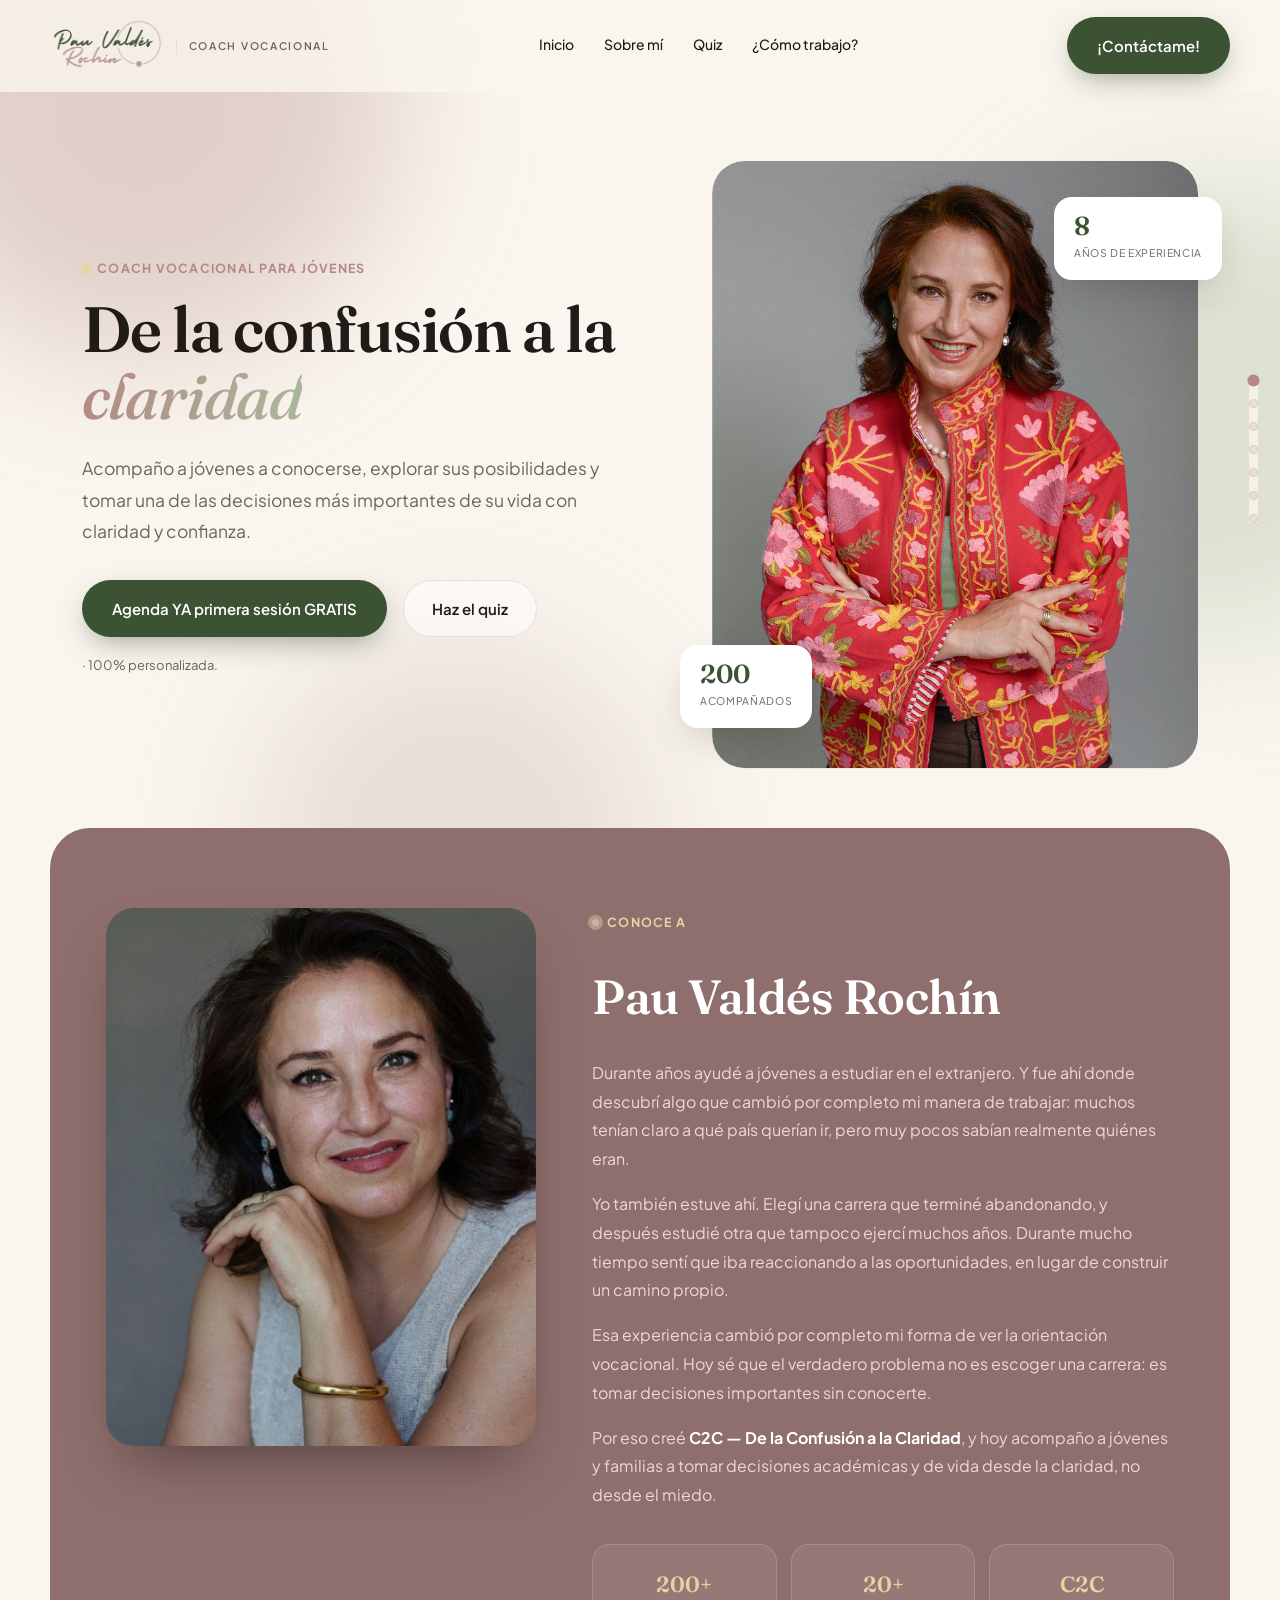
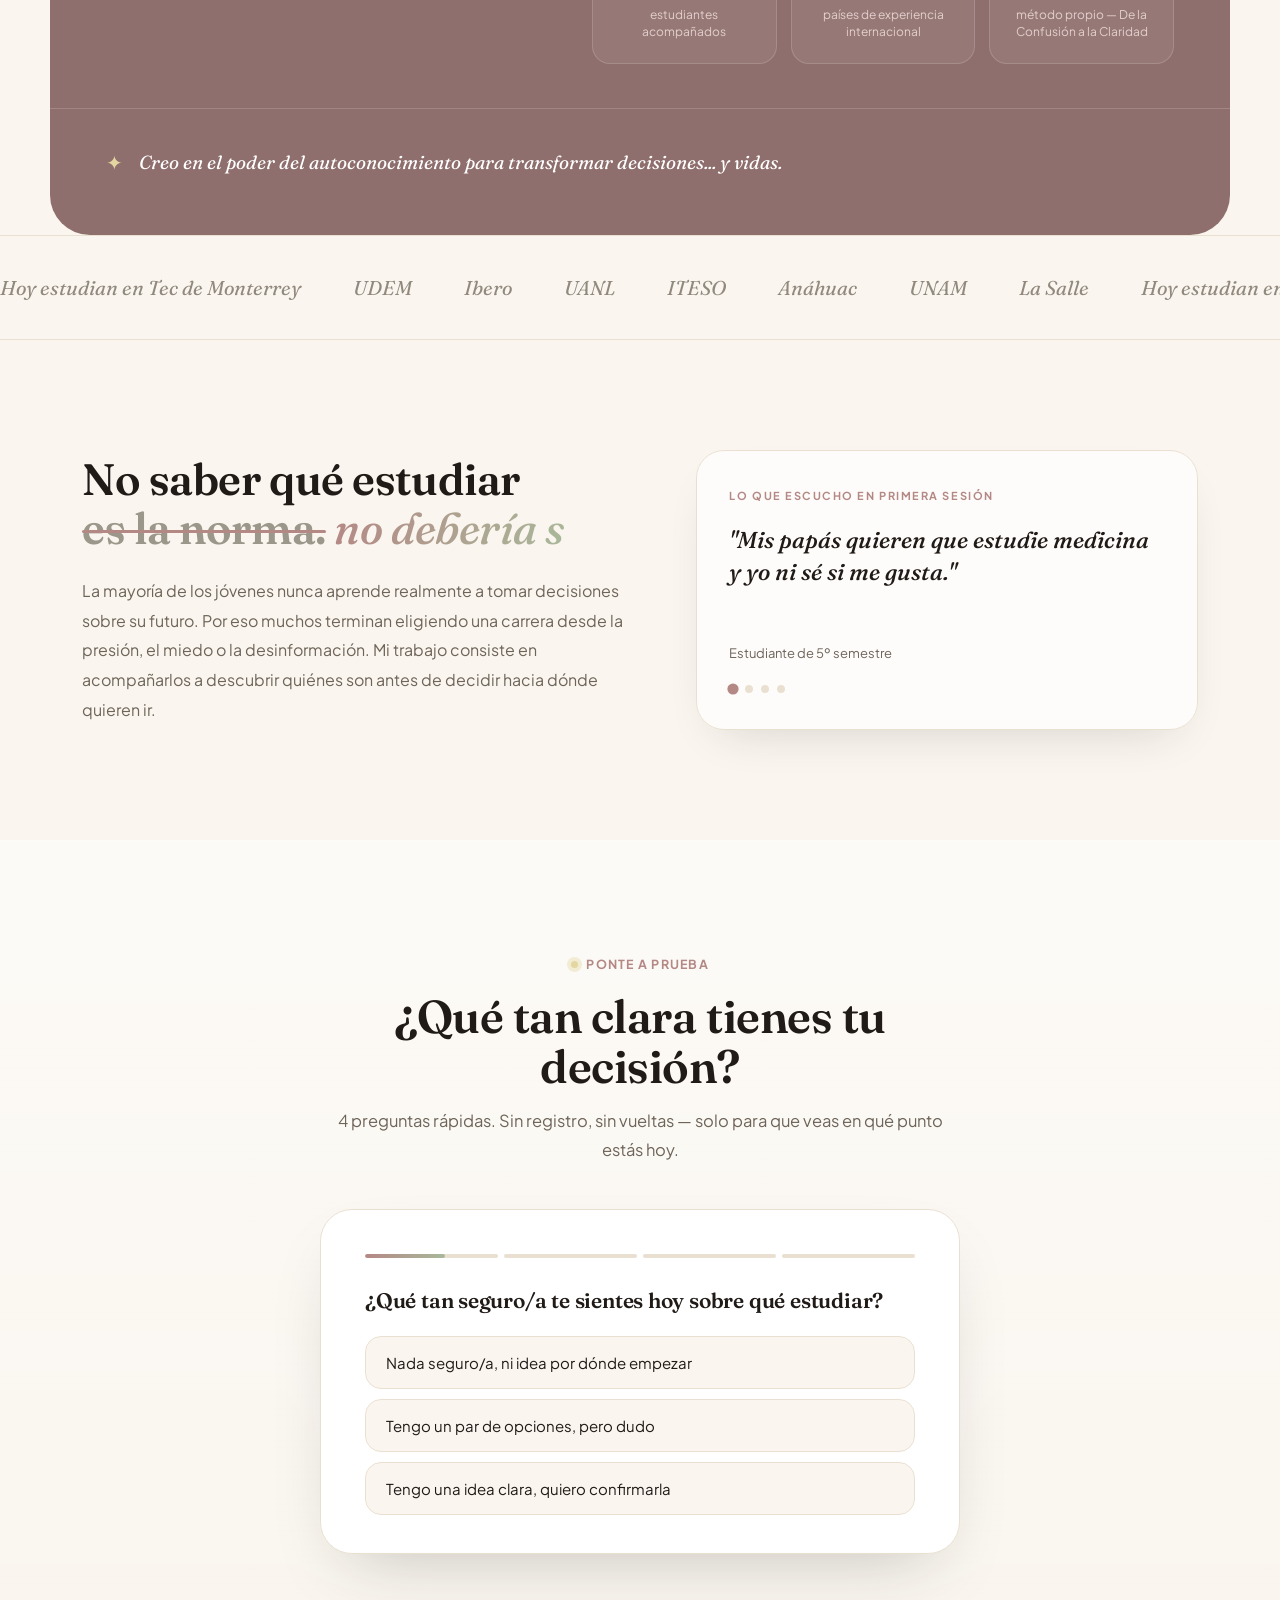
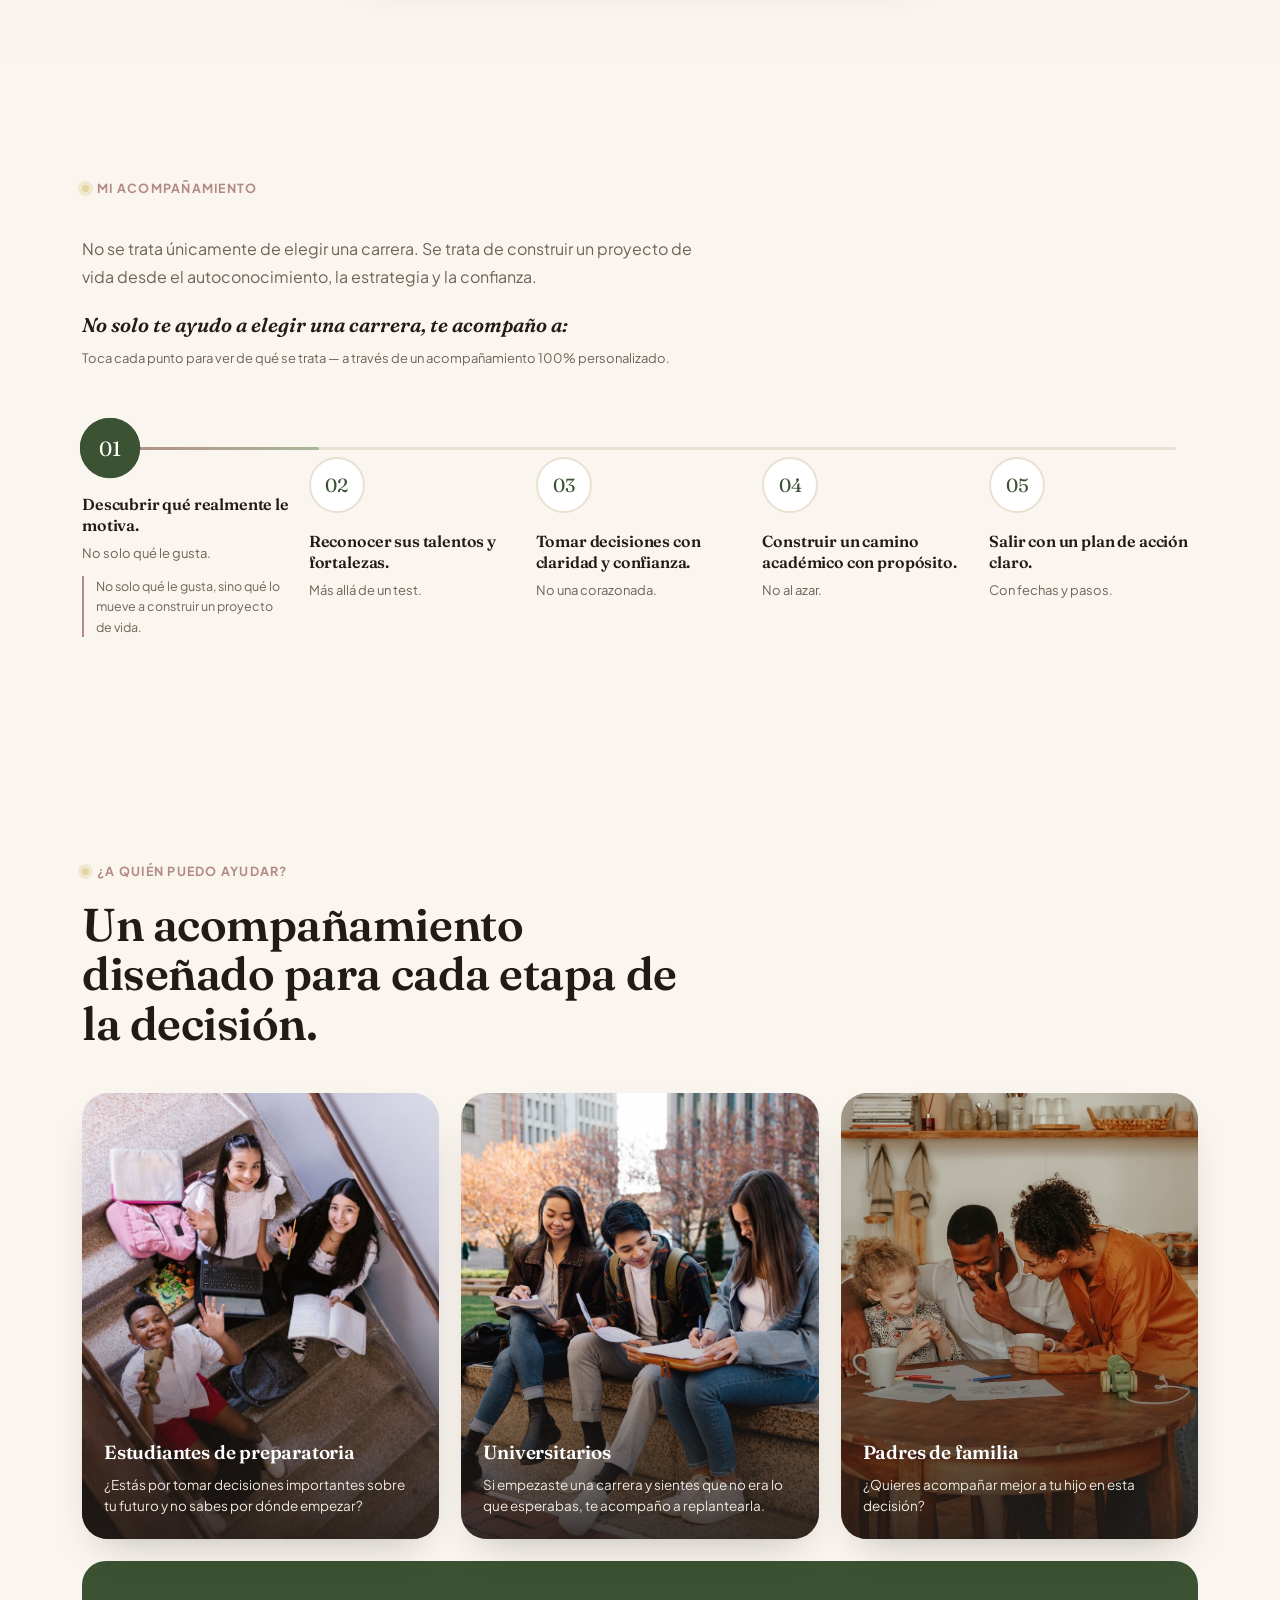
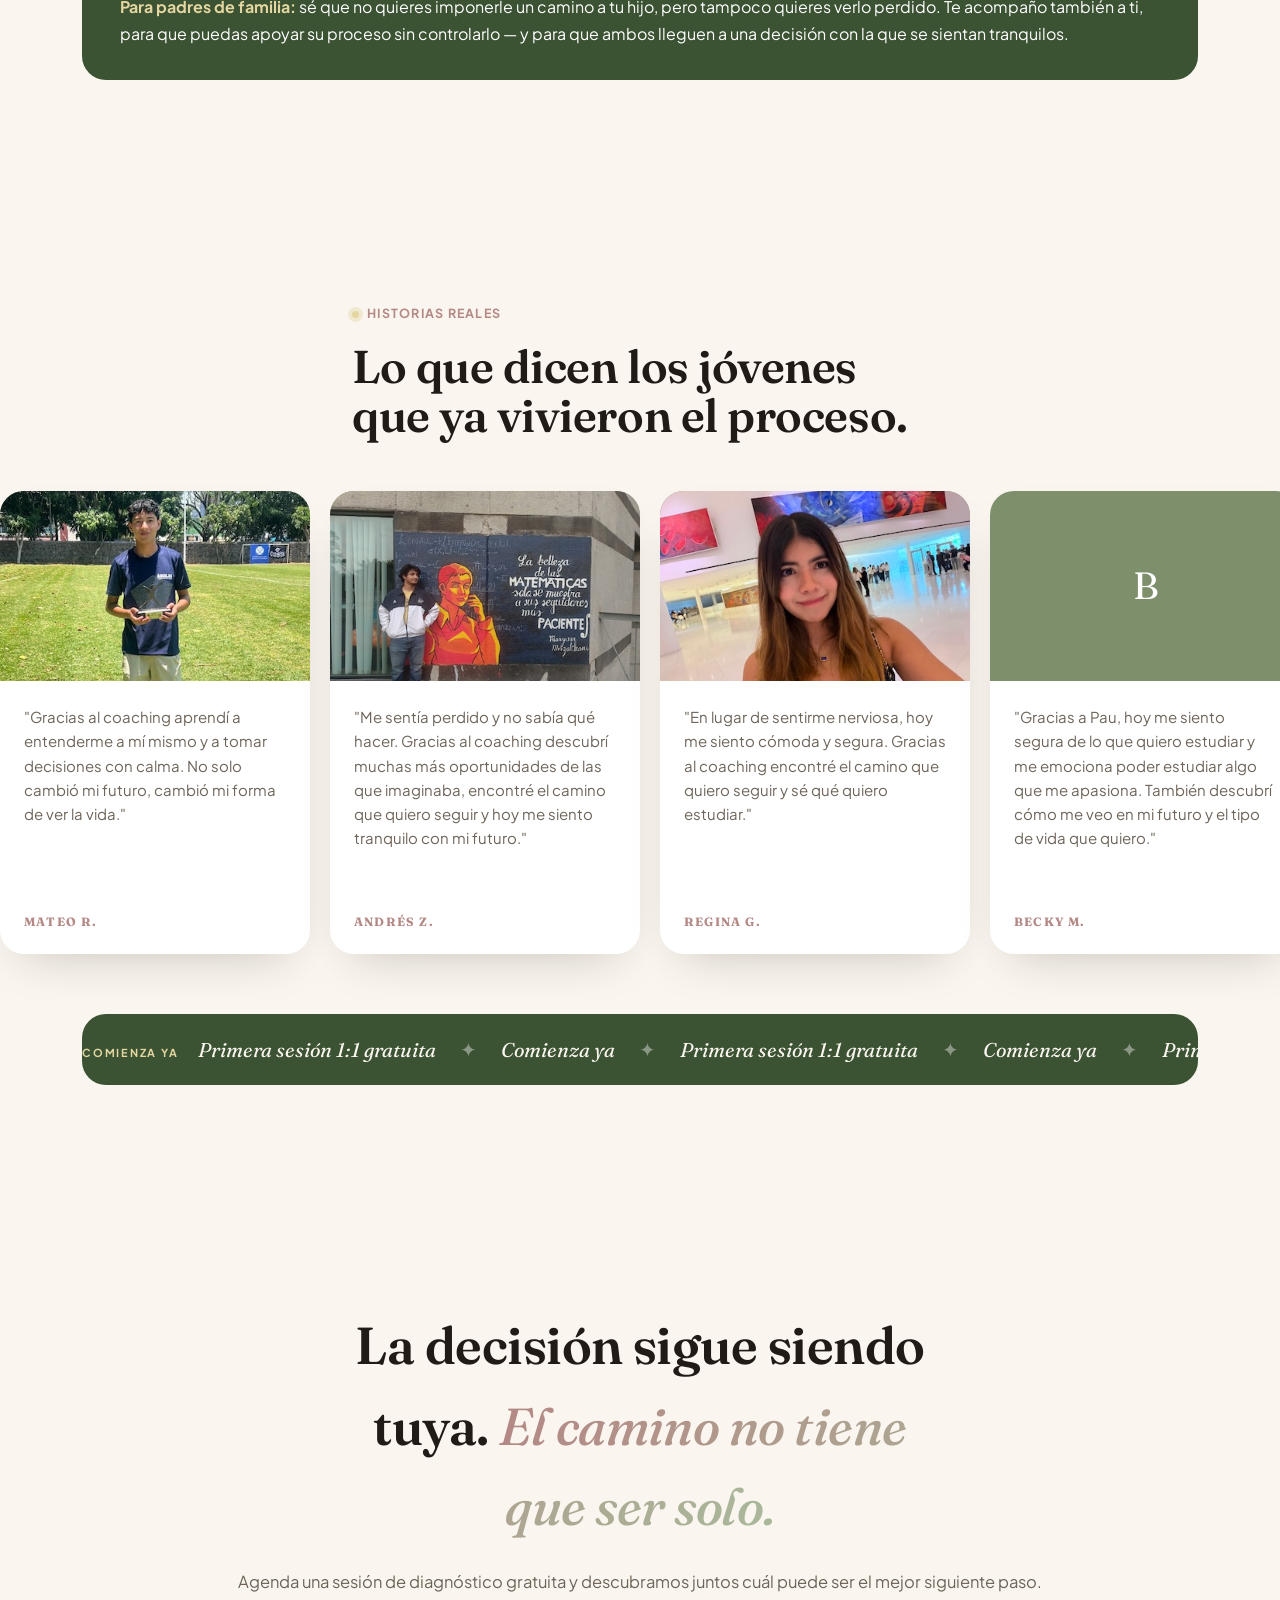
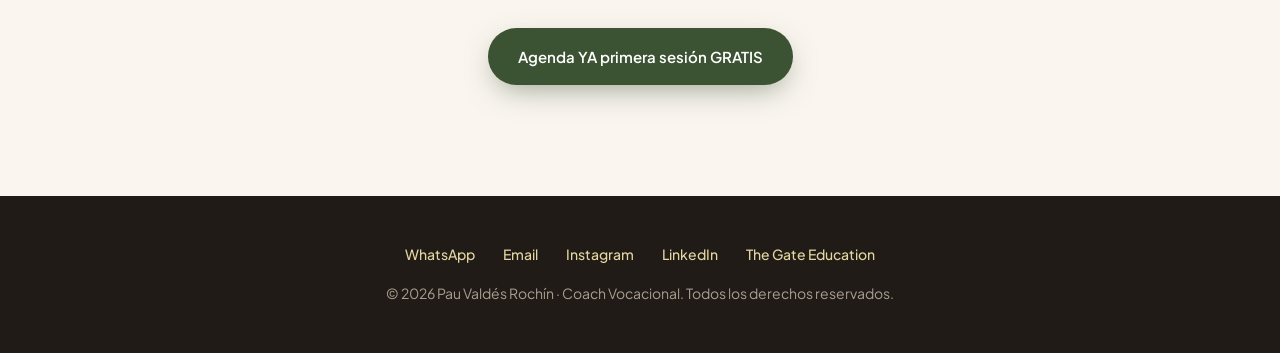
==== commit 4101bd7a: "Nueva foto de padres de familia" ====
--- a/index.html
+++ b/index.html
@@ -265,7 +265,7 @@
       </div>
       <div class="reveal who-card">
         <div class="who-card-inner tilt">
-          <img src="img/padres-familia.jpg" alt="Padres de familia" style="object-position:center 100%">
+          <img src="img/padres-familia.jpg" alt="Padres de familia">
           <div class="label"><h3>Padres de familia</h3><p>¿Quieres acompañar mejor a tu hijo en esta decisión?</p></div>
         </div>
       </div>
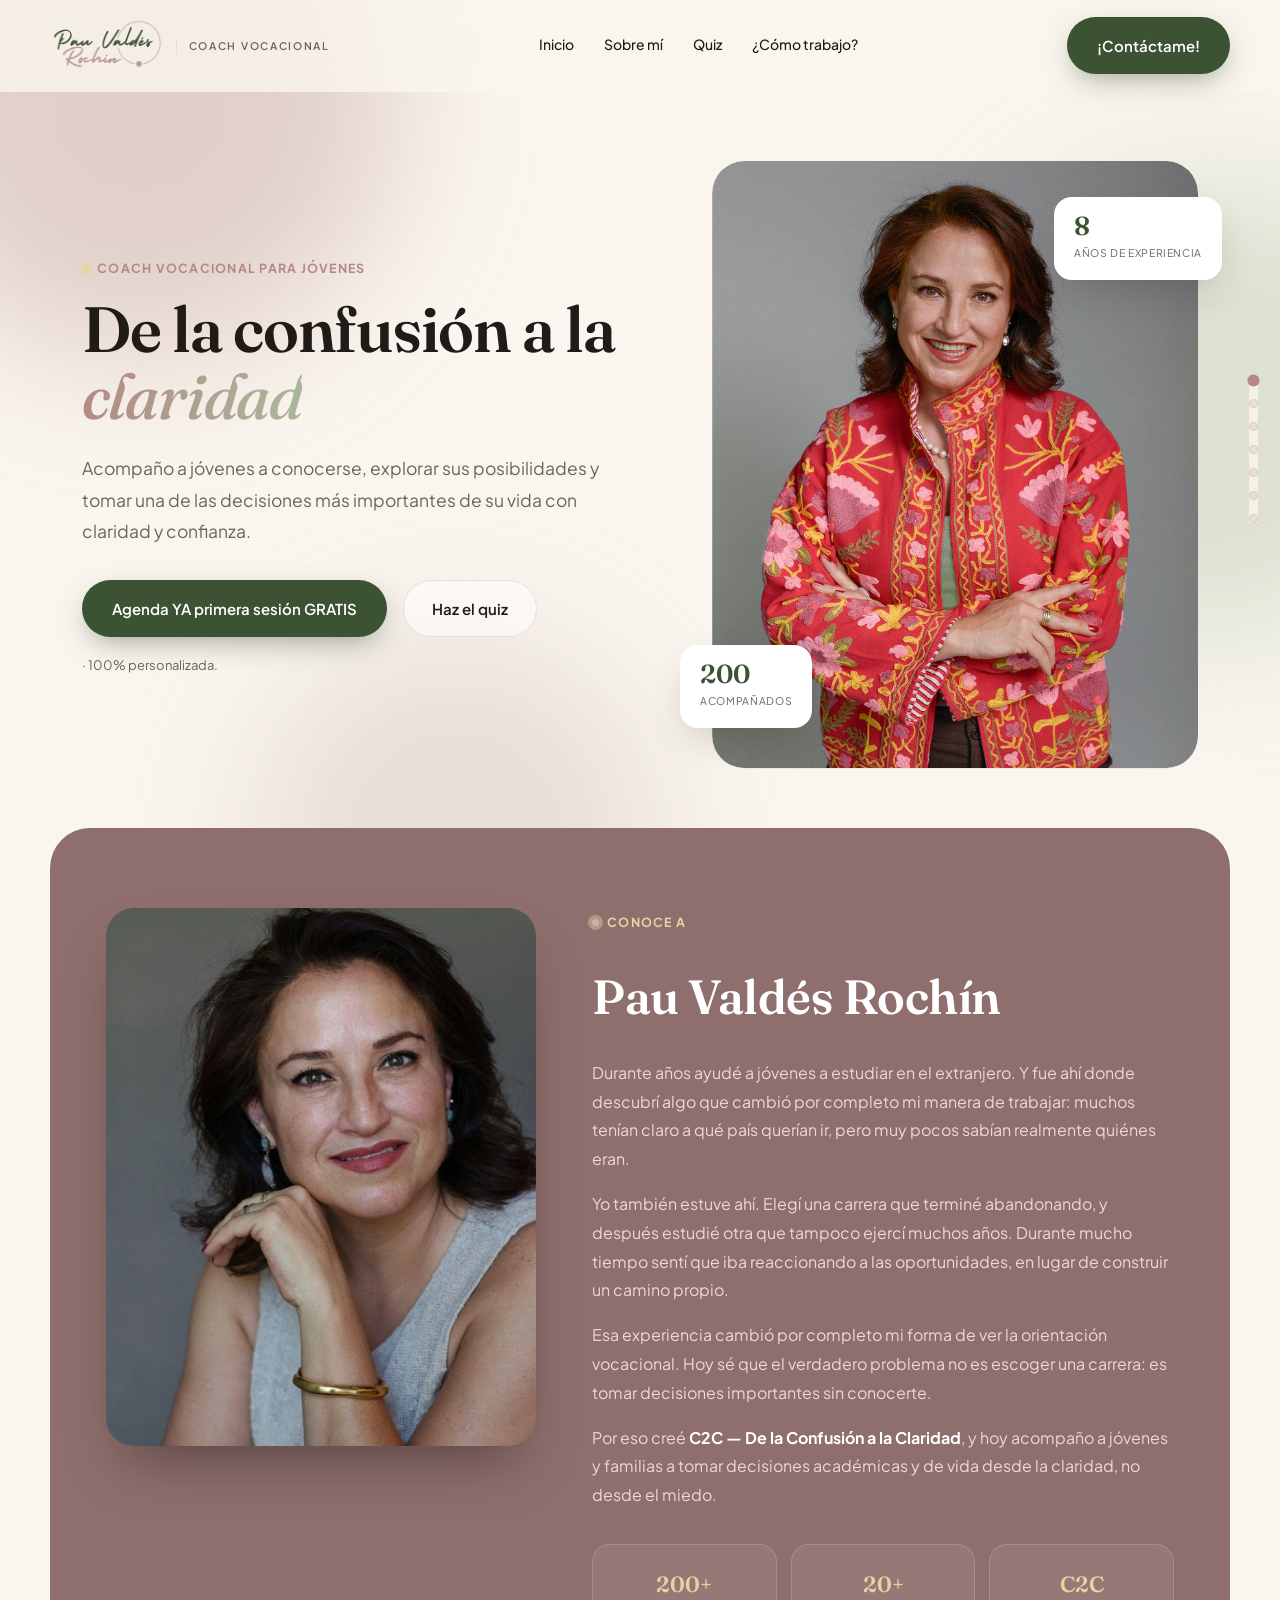
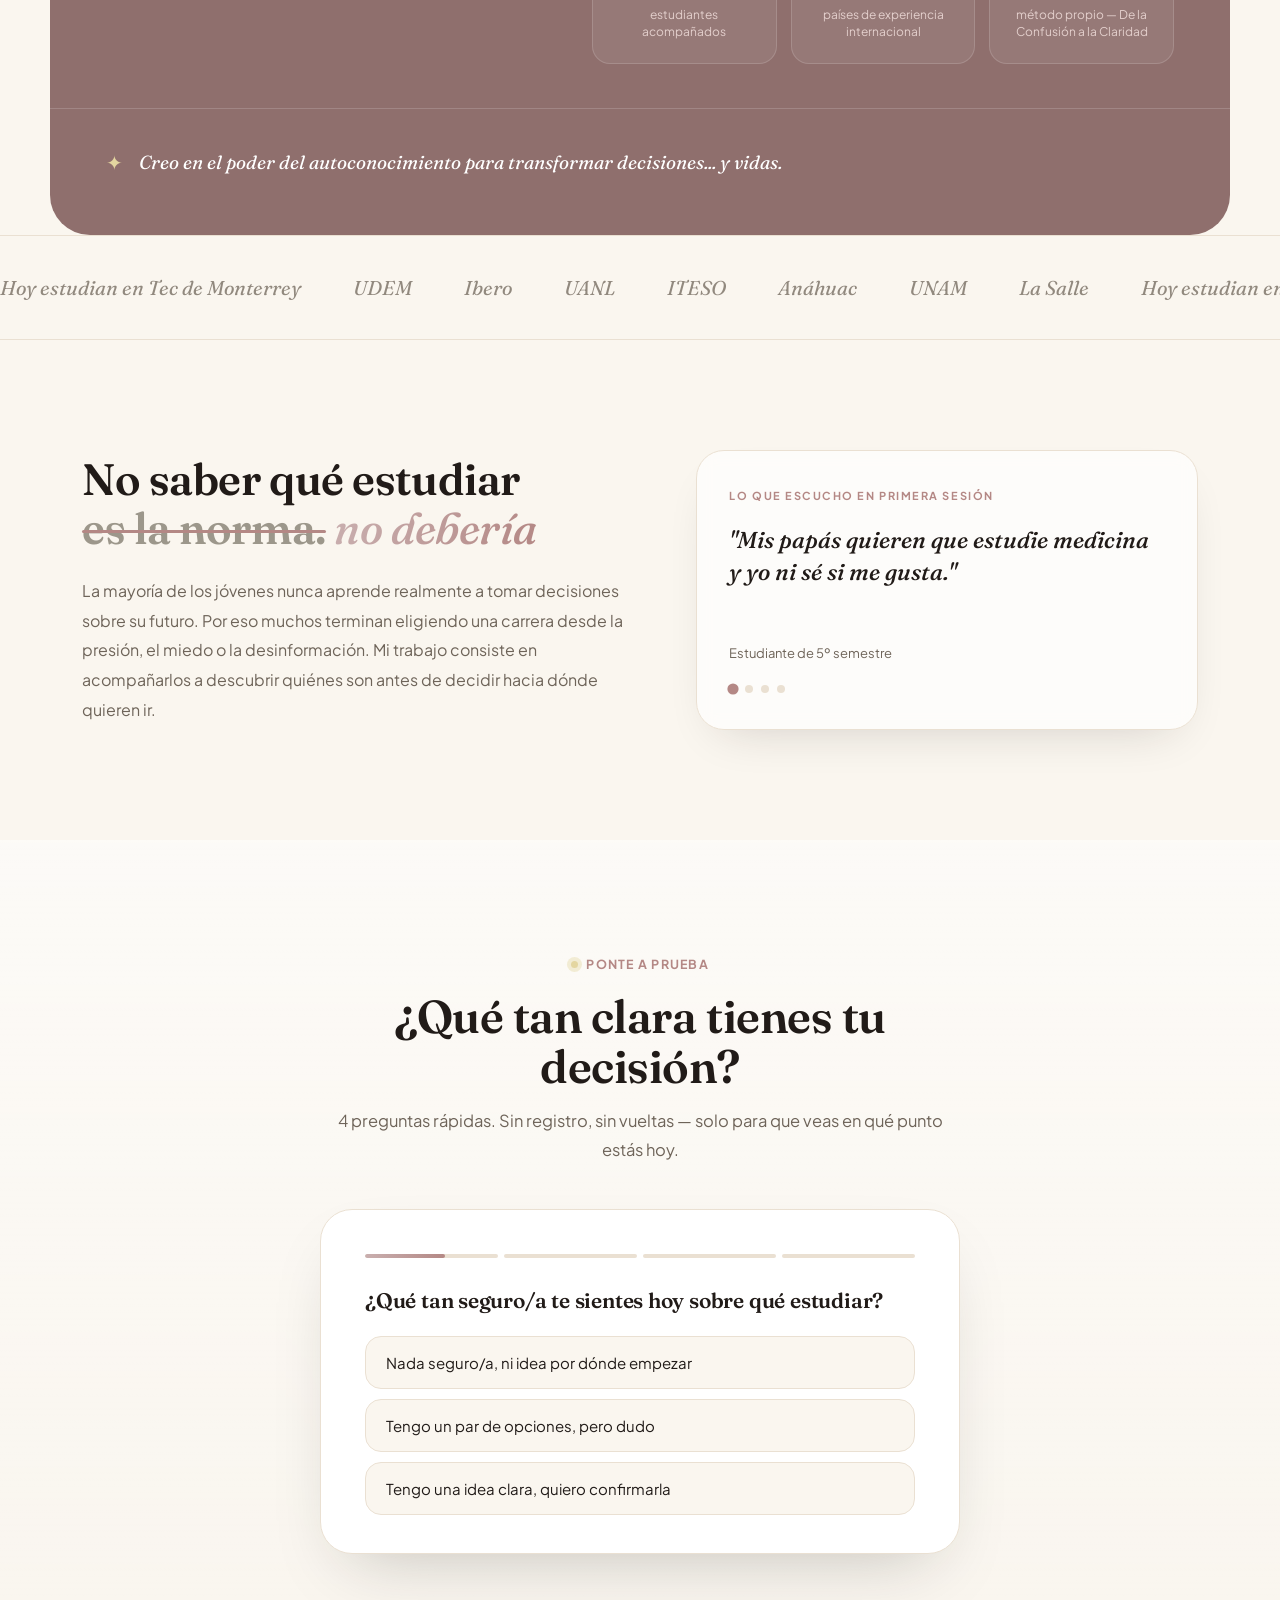
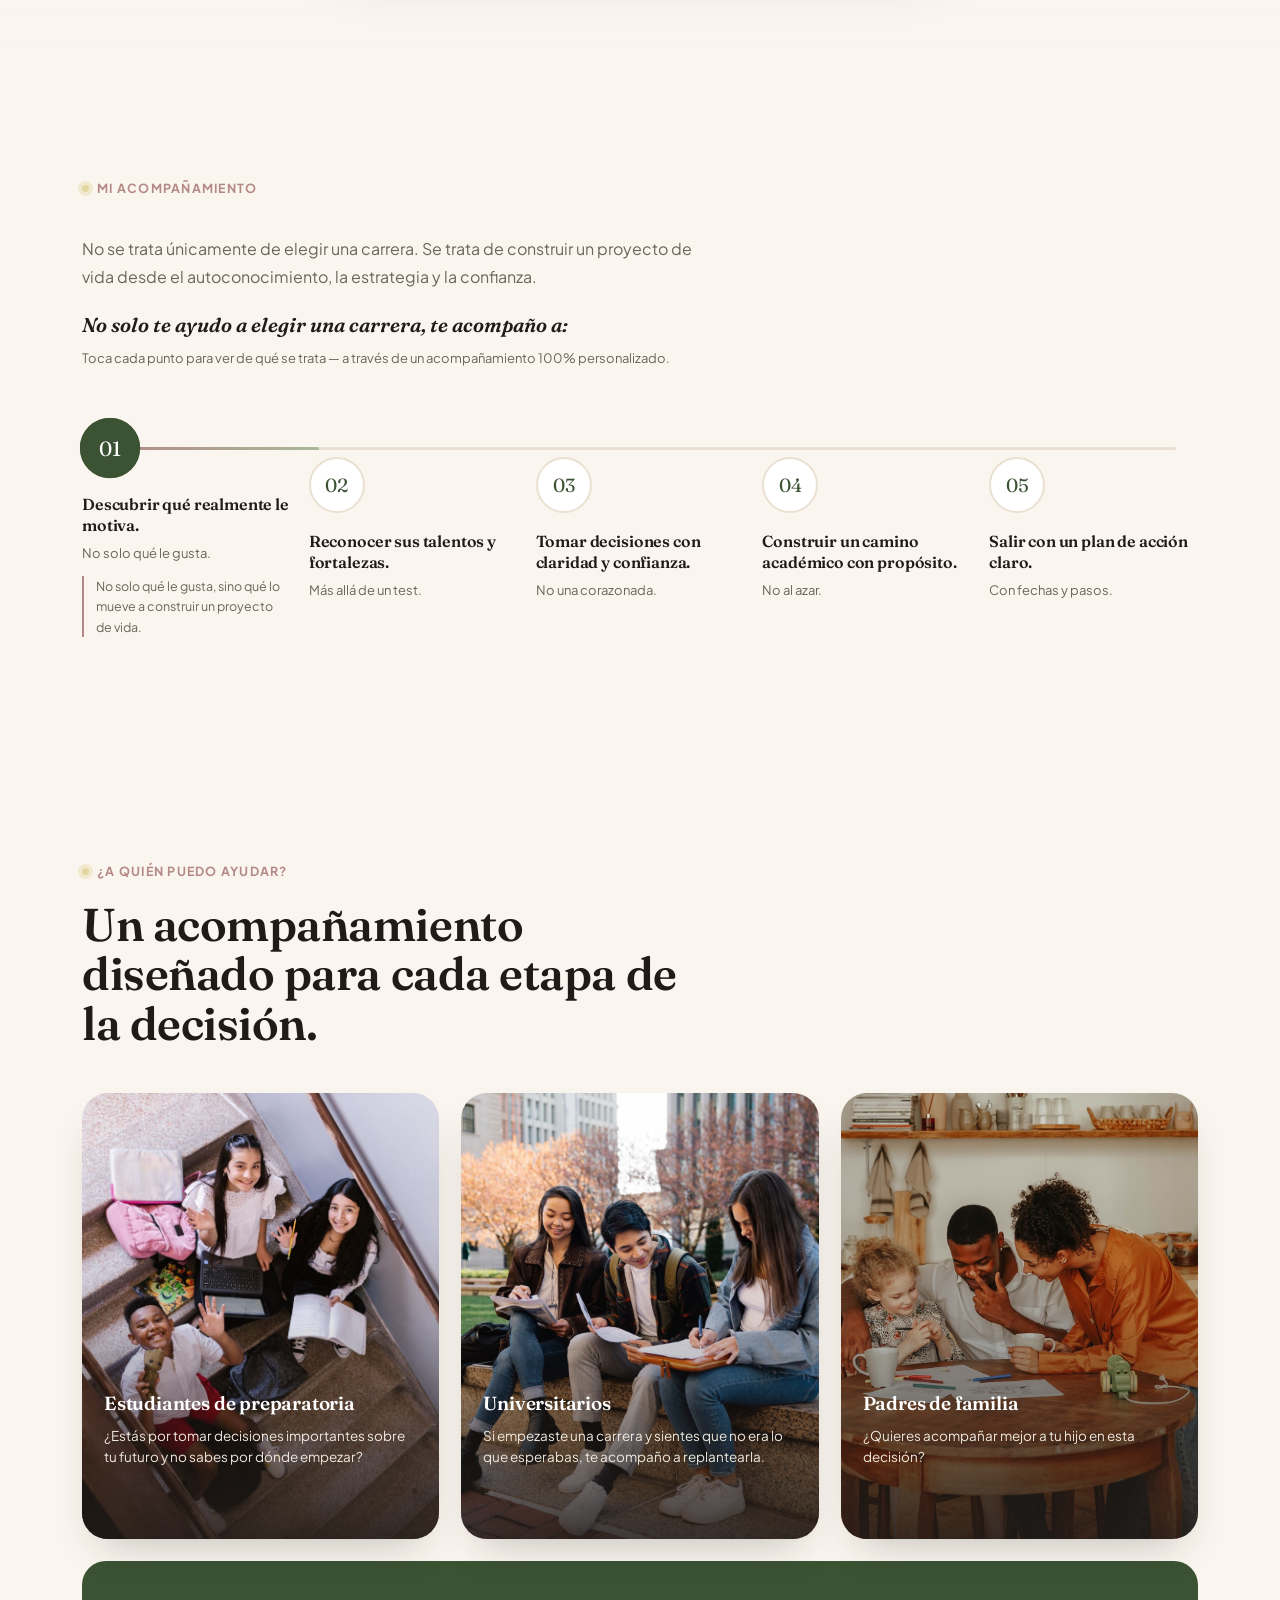
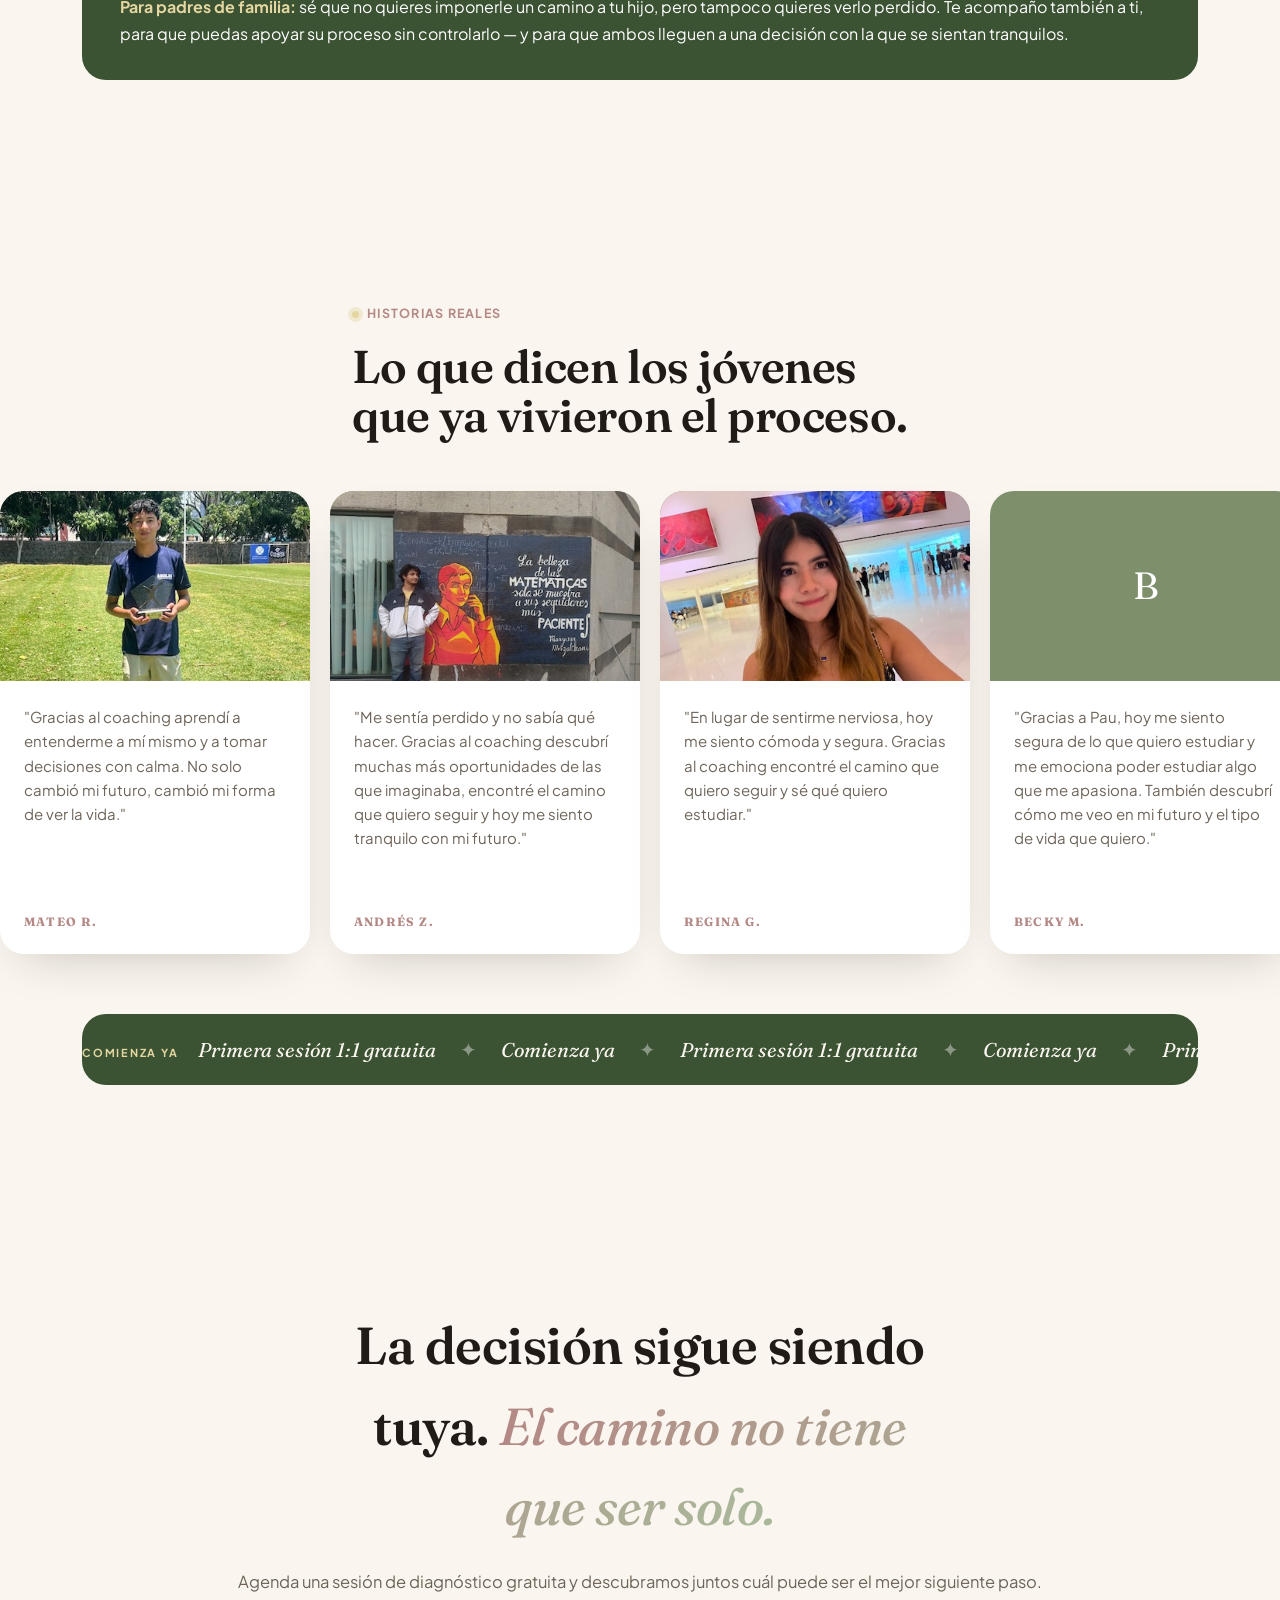
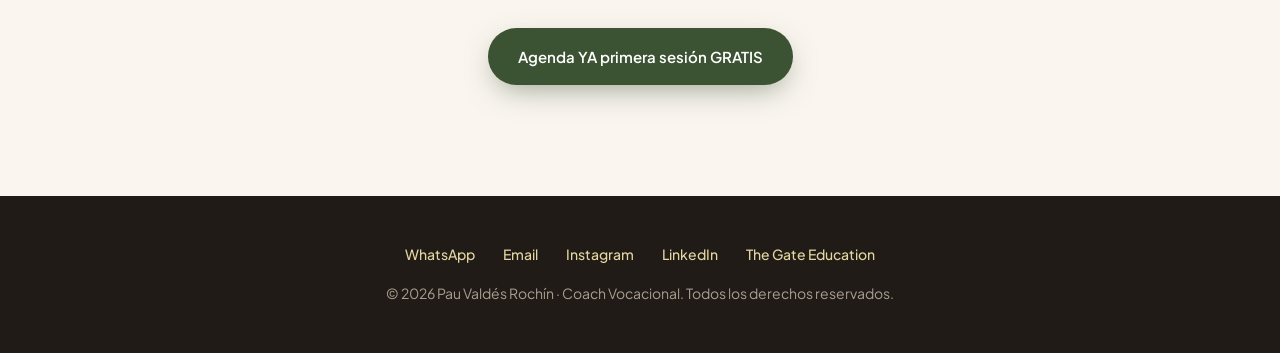
==== commit 664526c4: "Páginas propias para preparatoria, universitarios y padres - Cada tarjeta de ¿A quién puedo ayudar? " ====
--- a/index.html
+++ b/index.html
@@ -251,24 +251,24 @@
       <h2 class="sec-title">Un acompañamiento diseñado para cada etapa de la decisión.</h2>
     </div>
     <div class="who-grid">
-      <div class="reveal who-card">
-        <div class="who-card-inner tilt">
+      <a class="reveal who-card" href="preparatoria.html">
+        <div class="who-card-inner tilt vt-prepa">
           <img src="img/preparatoria.jpg" alt="Estudiantes de preparatoria" style="object-position:48% center">
-          <div class="label"><h3>Estudiantes de preparatoria</h3><p>¿Estás por tomar decisiones importantes sobre tu futuro y no sabes por dónde empezar?</p></div>
-        </div>
-      </div>
-      <div class="reveal who-card">
-        <div class="who-card-inner tilt">
+          <div class="label"><h3>Estudiantes de preparatoria</h3><p>¿Estás por tomar decisiones importantes sobre tu futuro y no sabes por dónde empezar?</p><span class="mas">Conocer más →</span></div>
+        </div>
+      </a>
+      <a class="reveal who-card" href="universitarios.html">
+        <div class="who-card-inner tilt vt-uni">
           <img src="img/universitarios.jpg" alt="Universitarios" style="object-position:center 75%">
-          <div class="label"><h3>Universitarios</h3><p>Si empezaste una carrera y sientes que no era lo que esperabas, te acompaño a replantearla.</p></div>
-        </div>
-      </div>
-      <div class="reveal who-card">
-        <div class="who-card-inner tilt">
+          <div class="label"><h3>Universitarios</h3><p>Si empezaste una carrera y sientes que no era lo que esperabas, te acompaño a replantearla.</p><span class="mas">Conocer más →</span></div>
+        </div>
+      </a>
+      <a class="reveal who-card" href="padres.html">
+        <div class="who-card-inner tilt vt-padres">
           <img src="img/padres-familia.jpg" alt="Padres de familia">
-          <div class="label"><h3>Padres de familia</h3><p>¿Quieres acompañar mejor a tu hijo en esta decisión?</p></div>
-        </div>
-      </div>
+          <div class="label"><h3>Padres de familia</h3><p>¿Quieres acompañar mejor a tu hijo en esta decisión?</p><span class="mas">Conocer más →</span></div>
+        </div>
+      </a>
     </div>
     <div class="padres-box reveal">
       <p><strong>Para padres de familia:</strong> sé que no quieres imponerle un camino a tu hijo, pero tampoco quieres verlo perdido. Te acompaño también a ti, para que puedas apoyar su proceso sin controlarlo — y para que ambos lleguen a una decisión con la que se sientan tranquilos.</p>
--- a/css/styles.css
+++ b/css/styles.css
@@ -26,6 +26,14 @@
 
   --radius: 20px;
 }
+
+/* transición suave entre páginas (Chrome, Edge, Safari 18+; en otros navegadores solo cambia de página) */
+@view-transition{navigation:auto}
+::view-transition-group(*){animation-duration:.55s;animation-timing-function:cubic-bezier(.16,1,.3,1)}
+::view-transition-old(foto-prepa),::view-transition-new(foto-prepa),
+::view-transition-old(foto-uni),::view-transition-new(foto-uni),
+::view-transition-old(foto-padres),::view-transition-new(foto-padres){height:100%;object-fit:cover;overflow:clip}
+@media(prefers-reduced-motion:reduce){@view-transition{navigation:none}}
 
 *{box-sizing:border-box}
 html{scroll-behavior:smooth}
@@ -189,7 +197,7 @@
 .norma h2{font-size:clamp(28px,3.8vw,44px);line-height:1.1}
 .tachado{position:relative;display:inline-block}
 .tachado i{position:absolute;left:0;top:54%;height:3px;width:0;background:var(--malva);transition:width .7s ease;font-style:normal;border-radius:2px}
-.correccion{font-style:italic;font-weight:500;background:linear-gradient(100deg,var(--malva),var(--verde-claro));-webkit-background-clip:text;background-clip:text;color:transparent}
+.correccion{font-style:italic;font-weight:500;background:linear-gradient(100deg,var(--malva-claro),var(--malva));-webkit-background-clip:text;background-clip:text;color:transparent}
 .norma .cuerpo{font-size:16px;line-height:1.85;color:var(--tinta-suave);max-width:46ch;margin-top:24px}
 
 .voces{background:rgba(255,255,255,.65);backdrop-filter:blur(10px);border:1px solid var(--borde);border-radius:28px;padding:36px 32px;min-height:280px;display:flex;flex-direction:column;box-shadow:0 20px 50px -25px rgba(33,27,24,.2)}
@@ -214,7 +222,7 @@
 }
 .quiz-progress{display:flex;gap:6px;margin-bottom:28px}
 .quiz-progress i{flex:1;height:4px;border-radius:4px;background:var(--borde);overflow:hidden}
-.quiz-progress i em{display:block;height:100%;width:0;background:linear-gradient(90deg,var(--malva),var(--verde-claro));border-radius:4px;transition:width .4s ease;font-style:normal}
+.quiz-progress i em{display:block;height:100%;width:0;background:linear-gradient(90deg,var(--malva-claro),var(--malva));border-radius:4px;transition:width .4s ease;font-style:normal}
 .quiz-progress i.done em{width:100%}
 .quiz-progress i.active em{width:60%}
 
@@ -228,7 +236,7 @@
   transition:border-color .2s,background .2s,transform .15s;
 }
 .quiz-op:hover{border-color:var(--malva);transform:translateX(4px)}
-.quiz-op.picked{background:var(--verde-oscuro);color:#fff;border-color:var(--verde-oscuro)}
+.quiz-op.picked{background:var(--malva-oscuro);color:#fff;border-color:var(--malva-oscuro)}
 
 .quiz-result{display:none;text-align:center}
 .quiz-result.active{display:block;animation:stagger-in .5s cubic-bezier(.16,1,.3,1) both}
@@ -236,7 +244,7 @@
 .quiz-gauge svg{transform:rotate(-90deg)}
 .quiz-gauge .track{fill:none;stroke:var(--borde);stroke-width:10}
 .quiz-gauge .fill{fill:none;stroke:url(#gaugeGrad);stroke-width:10;stroke-linecap:round;stroke-dasharray:339;stroke-dashoffset:339;transition:stroke-dashoffset 1s cubic-bezier(.16,1,.3,1)}
-.quiz-gauge .pct{position:absolute;inset:0;display:flex;align-items:center;justify-content:center;font-family:var(--serif);font-size:26px;font-weight:600;color:var(--verde-oscuro)}
+.quiz-gauge .pct{position:absolute;inset:0;display:flex;align-items:center;justify-content:center;font-family:var(--serif);font-size:26px;font-weight:600;color:var(--malva-oscuro)}
 .quiz-result h3{font-size:26px;margin-bottom:12px}
 .quiz-result p{font-size:15.5px;line-height:1.7;color:var(--tinta-suave);max-width:44ch;margin:0 auto 26px}
 .quiz-restart{background:none;border:none;color:var(--tinta-suave);font-size:13px;text-decoration:underline;cursor:pointer;margin-top:14px}
@@ -286,6 +294,18 @@
 .who-card .label{position:absolute;left:22px;right:22px;bottom:22px;z-index:2}
 .who-card h3{color:#fff;font-size:19px;margin-bottom:8px}
 .who-card p{color:#EFE9DE;font-size:13.5px;line-height:1.55}
+a.who-card{display:block;text-decoration:none;color:inherit}
+.who-card .mas{
+  display:inline-flex;align-items:center;margin-top:14px;font-size:12.5px;font-weight:700;letter-spacing:.04em;
+  color:var(--tinta);background:var(--crema);padding:8px 16px;border-radius:100px;
+  opacity:0;transform:translateY(8px);transition:opacity .3s,transform .3s;
+}
+.who-card:hover .mas,.who-card:focus-visible .mas{opacity:1;transform:none}
+@media(hover:none){.who-card .mas{opacity:1;transform:none}}
+/* la foto de cada tarjeta "viaja" a la portada de su página (ver css/audiencias.css) */
+.vt-prepa{view-transition-name:foto-prepa}
+.vt-uni{view-transition-name:foto-uni}
+.vt-padres{view-transition-name:foto-padres}
 .padres-box{background:var(--verde-oscuro);color:#fff;border-radius:24px;padding:32px 38px;margin-top:22px}
 .padres-box p{font-size:16px;line-height:1.7;margin:0}
 .padres-box strong{color:var(--dorado)}
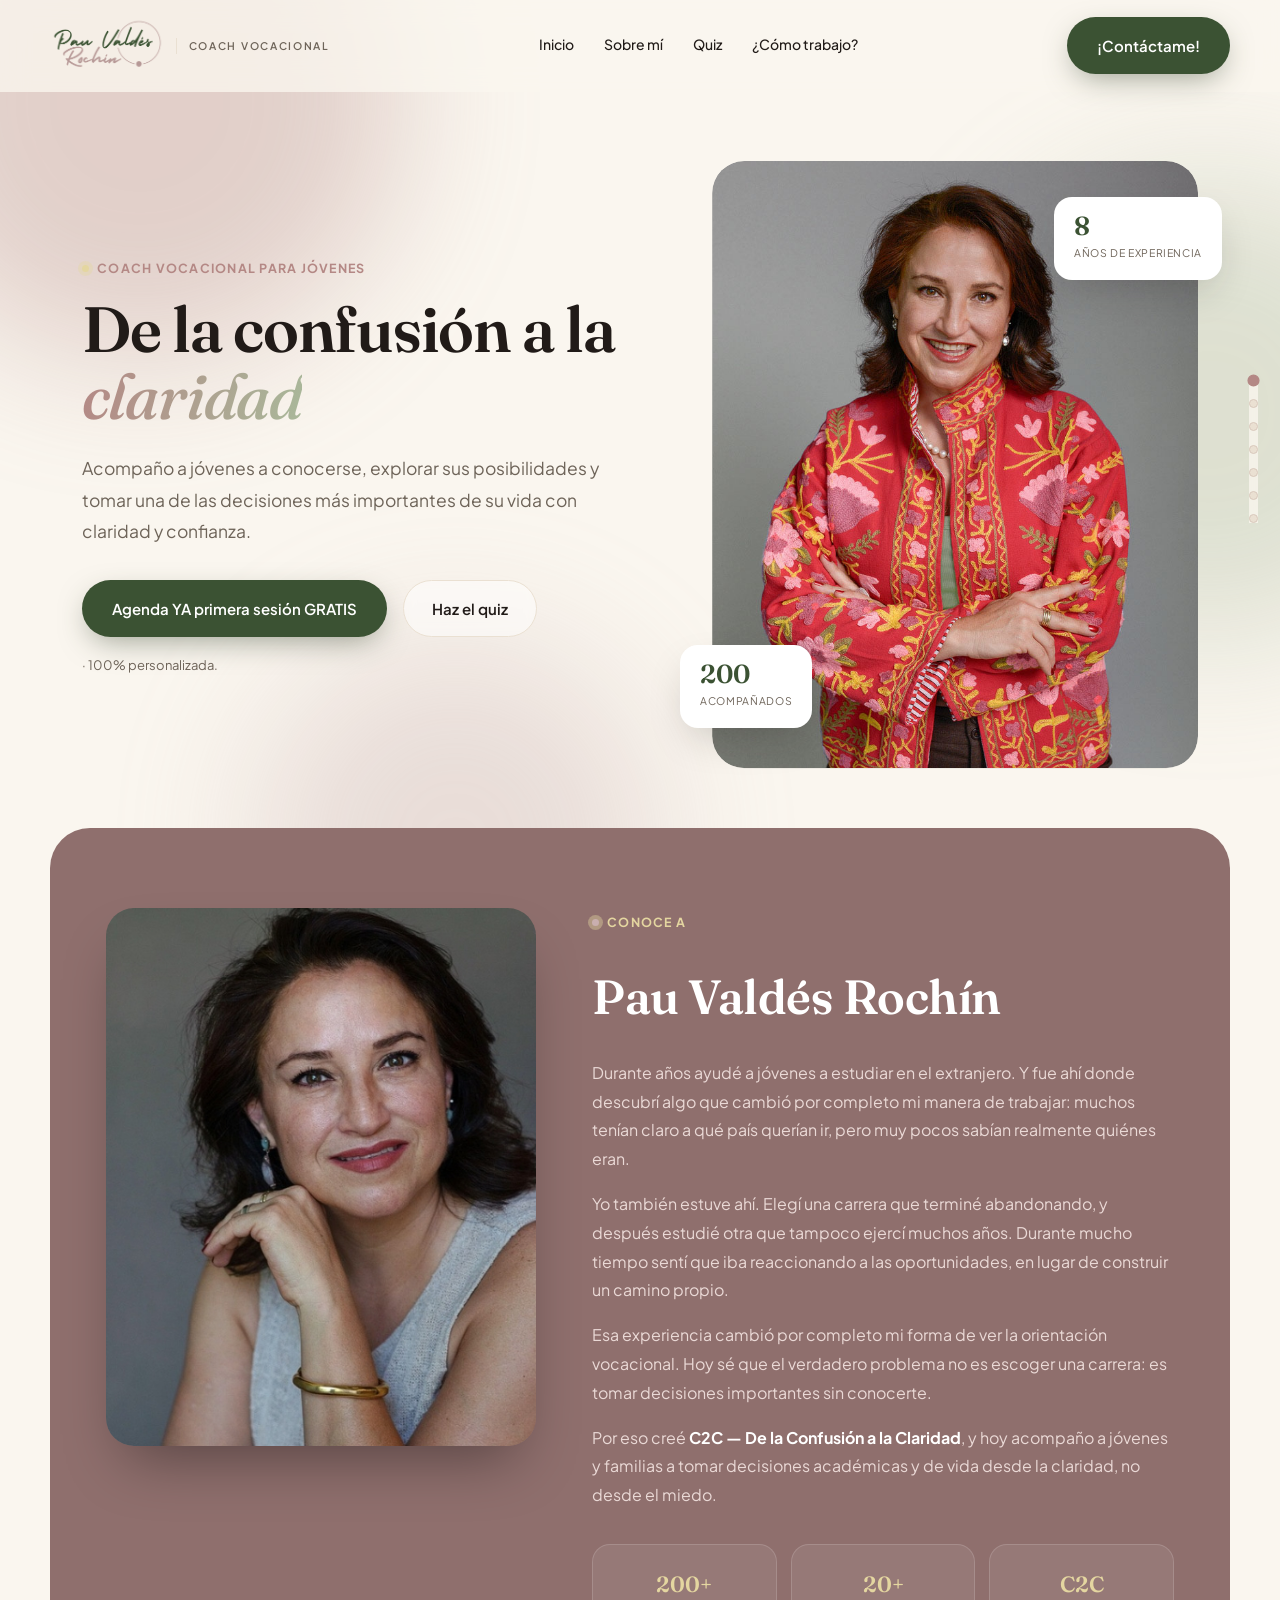
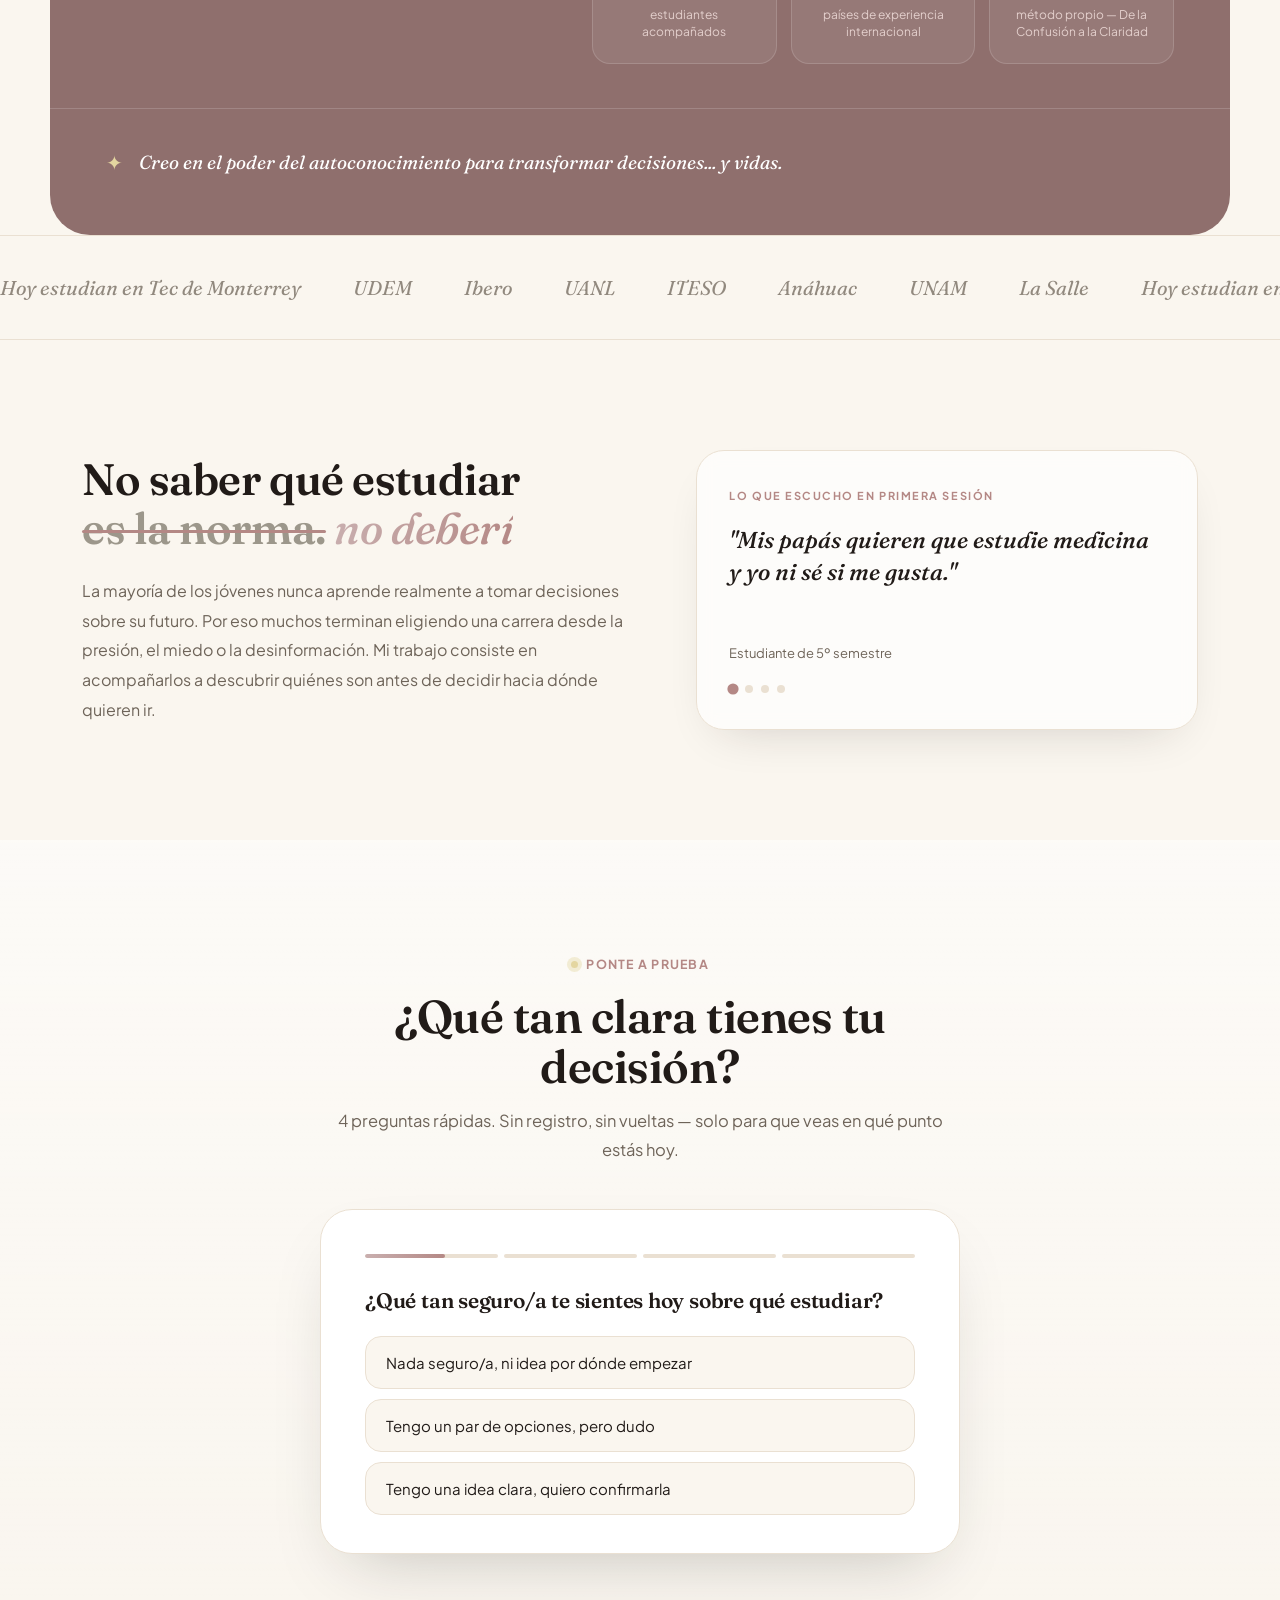
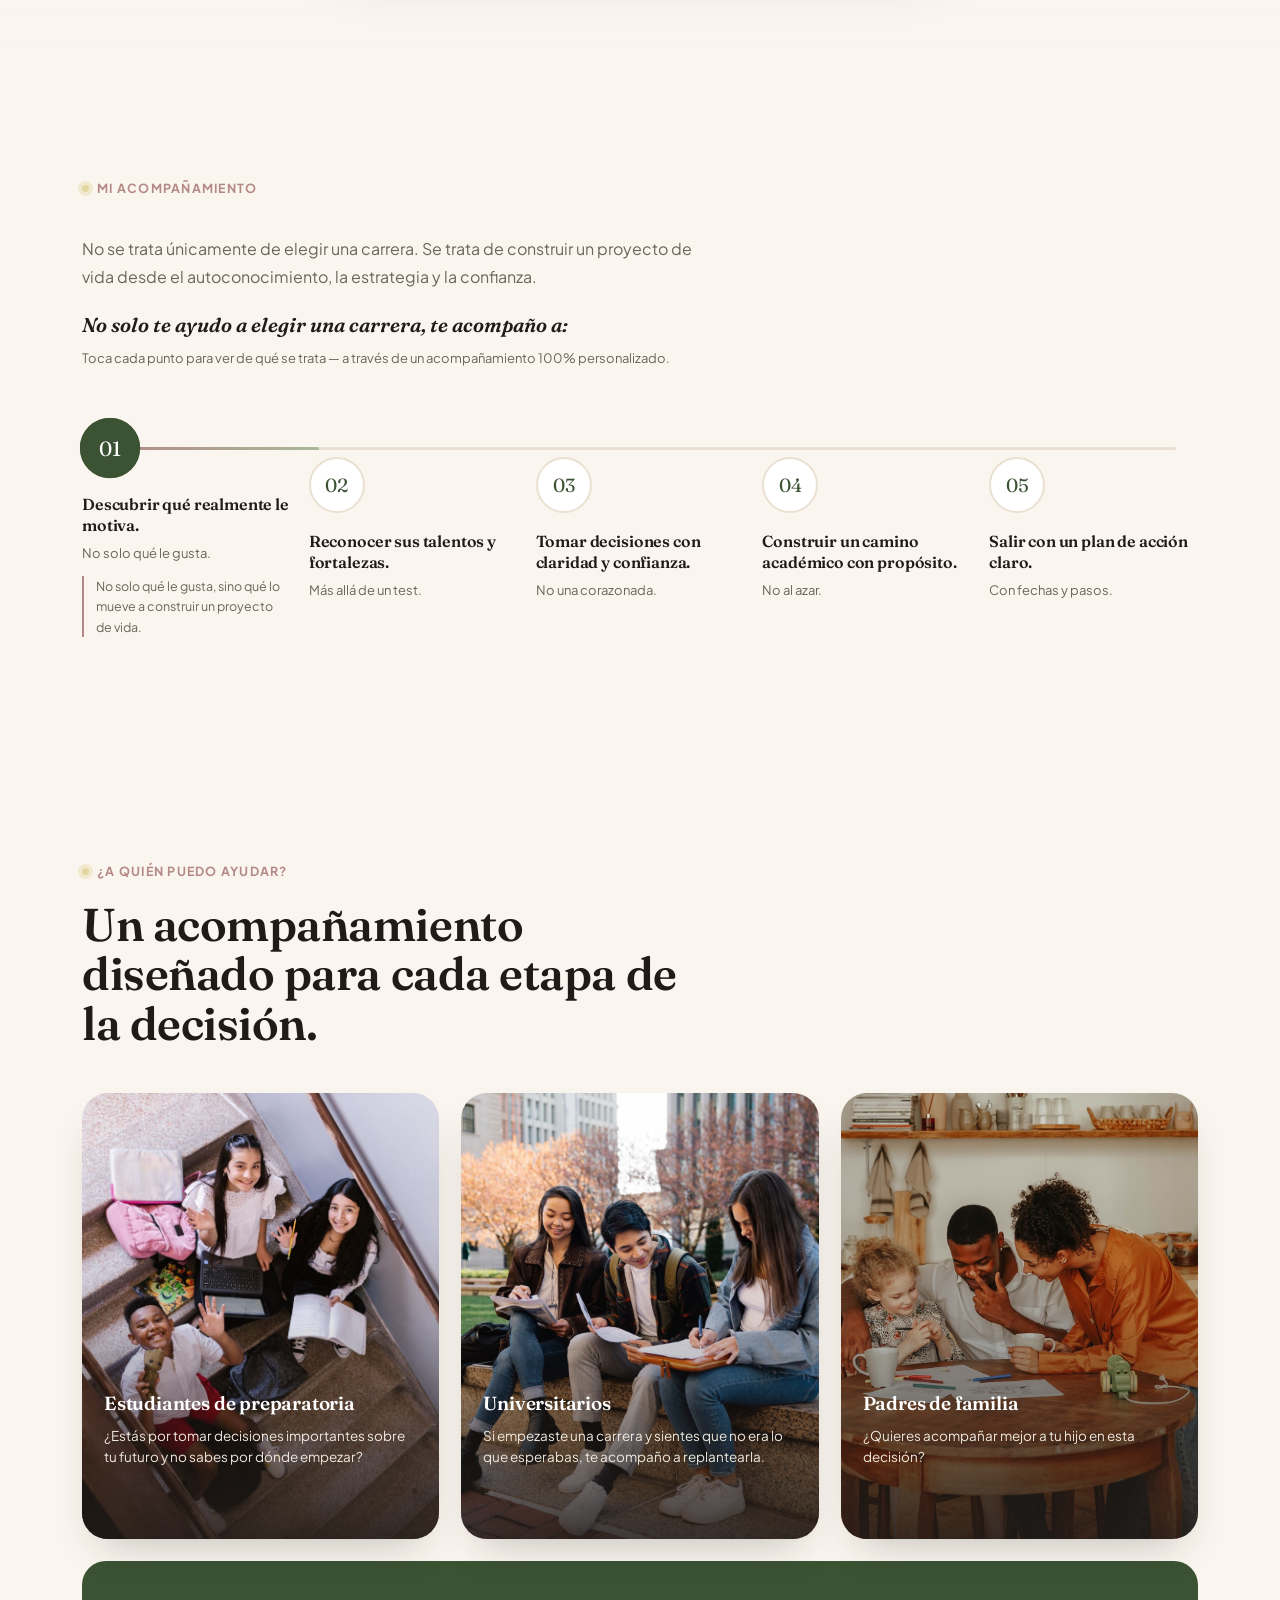
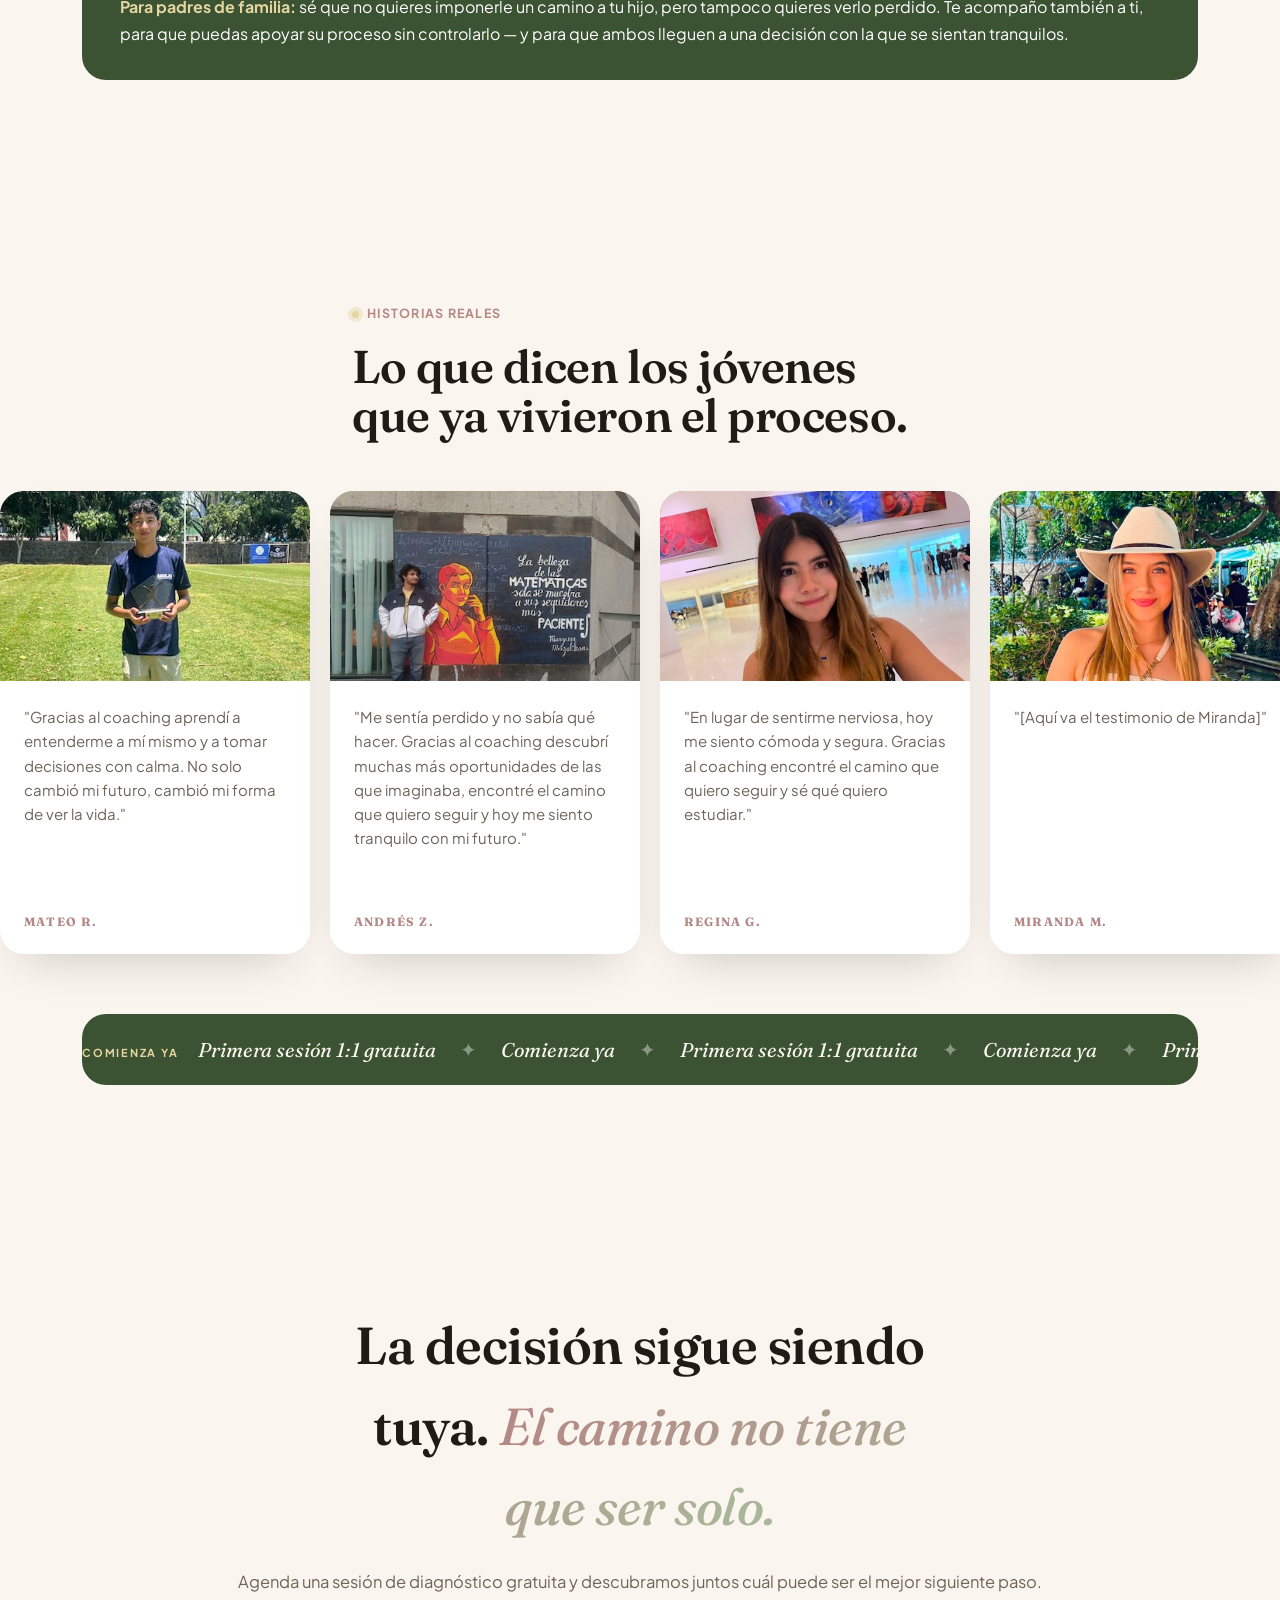
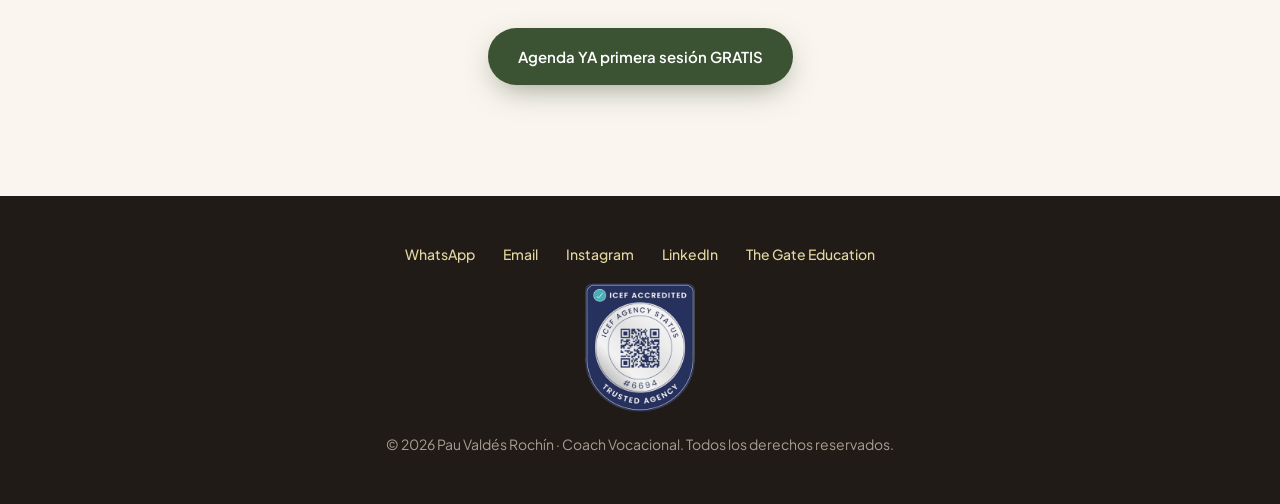
==== commit 4ff3bce5: "Testimonio de Miranda M. en el inicio y sello ICEF en el pie de página La tarjeta de Miranda lleva s" ====
--- a/index.html
+++ b/index.html
@@ -288,6 +288,8 @@
       <article class="tm-card"><img class="tm-ava" src="img/MateoR.jpeg" alt="Mateo R."><p>"Gracias al coaching aprendí a entenderme a mí mismo y a tomar decisiones con calma. No solo cambió mi futuro, cambió mi forma de ver la vida."</p><h3>Mateo R.</h3></article>
       <article class="tm-card"><img class="tm-ava" src="img/AndresZ.jpeg" alt="Andrés Z."><p>"Me sentía perdido y no sabía qué hacer. Gracias al coaching descubrí muchas más oportunidades de las que imaginaba, encontré el camino que quiero seguir y hoy me siento tranquilo con mi futuro."</p><h3>Andrés Z.</h3></article>
       <article class="tm-card"><img class="tm-ava" src="img/ReginaG.jpg" alt="Regina G."><p>"En lugar de sentirme nerviosa, hoy me siento cómoda y segura. Gracias al coaching encontré el camino que quiero seguir y sé qué quiero estudiar."</p><h3>Regina G.</h3></article>
+      <!-- [EDITAR] Falta el testimonio de Miranda: cambia el texto entre comillas -->
+      <article class="tm-card"><img class="tm-ava" src="img/MirandaM.jpeg" alt="Miranda M."><p>"[Aquí va el testimonio de Miranda]"</p><h3>Miranda M.</h3></article>
       <article class="tm-card"><div class="tm-ava">B</div><p>"Gracias a Pau, hoy me siento segura de lo que quiero estudiar y me emociona poder estudiar algo que me apasiona. También descubrí cómo me veo en mi futuro y el tipo de vida que quiero."</p><h3>Becky M.</h3></article>
       <article class="tm-card"><div class="tm-ava">R</div><p>"Agradezco a Pau porque estuvo a cada momento conmigo guiándome y apoyándome. Gracias a su coaching, hoy ya me siento listo y ya no tengo miedo. El programa me dio la base para encontrarme a mí mismo y la profesión que quiero."</p><h3>Roberto V.</h3></article>
       <article class="tm-card"><div class="tm-ava">V</div><p>"El coaching me dio calma, claridad y la motivación para hacer realidad las cosas que tenía en mente. Ahora entiendo que los miedos que tenía eran solo pensamientos negativos. Hoy estoy más segura y tranquila porque sé que cada quien tiene un proceso diferente."</p><h3>Valentina M.</h3></article>
@@ -296,6 +298,8 @@
       <article class="tm-card"><img class="tm-ava" src="img/MateoR.jpeg" alt="Mateo R."><p>"Gracias al coaching aprendí a entenderme a mí mismo y a tomar decisiones con calma. No solo cambió mi futuro, cambió mi forma de ver la vida."</p><h3>Mateo R.</h3></article>
       <article class="tm-card"><img class="tm-ava" src="img/AndresZ.jpeg" alt="Andrés Z."><p>"Me sentía perdido y no sabía qué hacer. Gracias al coaching descubrí muchas más oportunidades de las que imaginaba, encontré el camino que quiero seguir y hoy me siento tranquilo con mi futuro."</p><h3>Andrés Z.</h3></article>
       <article class="tm-card"><img class="tm-ava" src="img/ReginaG.jpg" alt="Regina G."><p>"En lugar de sentirme nerviosa, hoy me siento cómoda y segura. Gracias al coaching encontré el camino que quiero seguir y sé qué quiero estudiar."</p><h3>Regina G.</h3></article>
+      <!-- [EDITAR] Falta el testimonio de Miranda: cambia el texto entre comillas -->
+      <article class="tm-card"><img class="tm-ava" src="img/MirandaM.jpeg" alt="Miranda M."><p>"[Aquí va el testimonio de Miranda]"</p><h3>Miranda M.</h3></article>
       <article class="tm-card"><div class="tm-ava">B</div><p>"Gracias a Pau, hoy me siento segura de lo que quiero estudiar y me emociona poder estudiar algo que me apasiona. También descubrí cómo me veo en mi futuro y el tipo de vida que quiero."</p><h3>Becky M.</h3></article>
       <article class="tm-card"><div class="tm-ava">R</div><p>"Agradezco a Pau porque estuvo a cada momento conmigo guiándome y apoyándome. Gracias a su coaching, hoy ya me siento listo y ya no tengo miedo. El programa me dio la base para encontrarme a mí mismo y la profesión que quiero."</p><h3>Roberto V.</h3></article>
       <article class="tm-card"><div class="tm-ava">V</div><p>"El coaching me dio calma, claridad y la motivación para hacer realidad las cosas que tenía en mente. Ahora entiendo que los miedos que tenía eran solo pensamientos negativos. Hoy estoy más segura y tranquila porque sé que cada quien tiene un proceso diferente."</p><h3>Valentina M.</h3></article>
@@ -331,6 +335,7 @@
       <a href="https://www.linkedin.com/in/paulinavald%C3%A9sroch%C3%ADn/" target="_blank" rel="noopener">LinkedIn</a>
       <a href="https://www.thegate-education.com/" target="_blank" rel="noopener">The Gate Education</a>
     </div>
+    <img class="sello-icef" src="img/icef-acreditacion.png" alt="ICEF Accredited · Trusted Agency #6694" loading="lazy">
     <p>© 2026 Pau Valdés Rochín · Coach Vocacional. Todos los derechos reservados.</p>
   </div>
 </footer>
--- a/css/styles.css
+++ b/css/styles.css
@@ -376,6 +376,7 @@
 footer .links{display:flex;gap:28px;justify-content:center;margin-bottom:18px;flex-wrap:wrap}
 footer a{color:var(--dorado);text-decoration:none;font-weight:500}
 footer a:hover{text-decoration:underline}
+footer .sello-icef{display:block;width:110px;height:auto;margin:6px auto 22px}
 
 
 /* =========================================================
